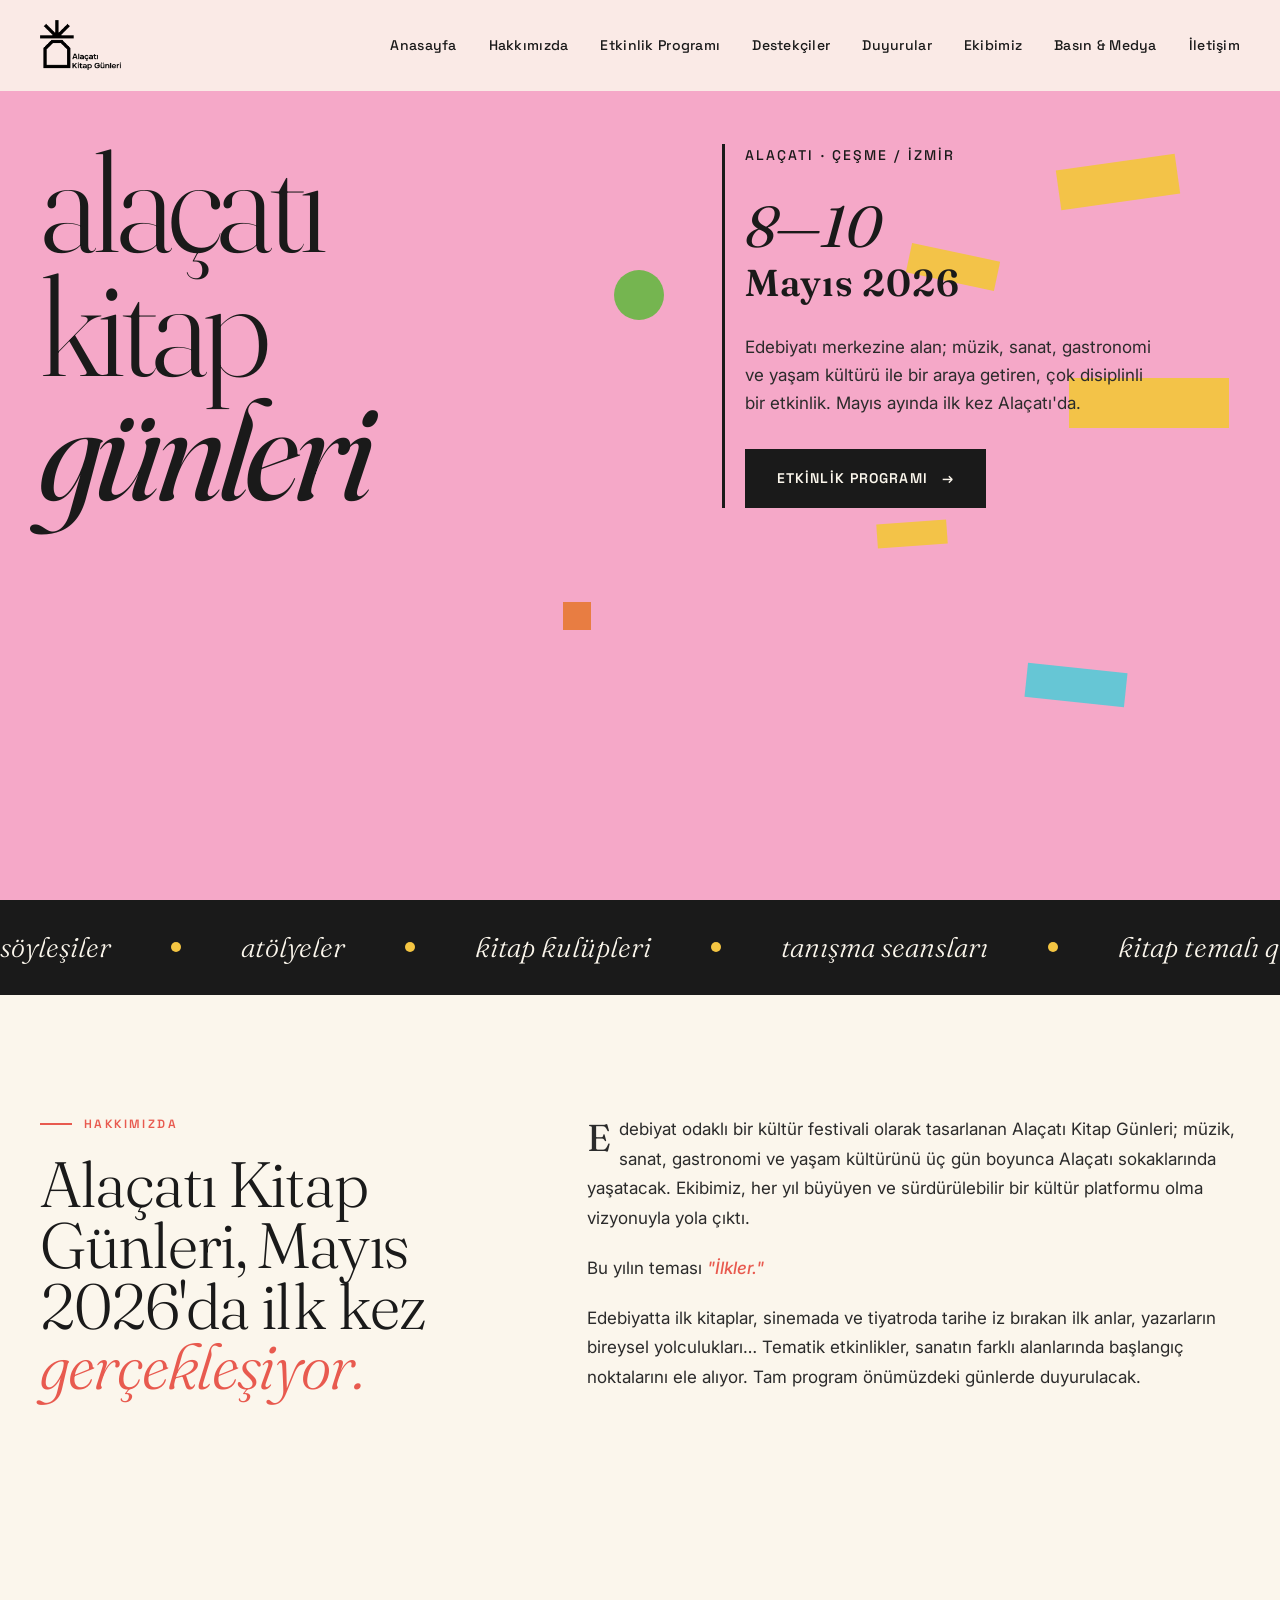
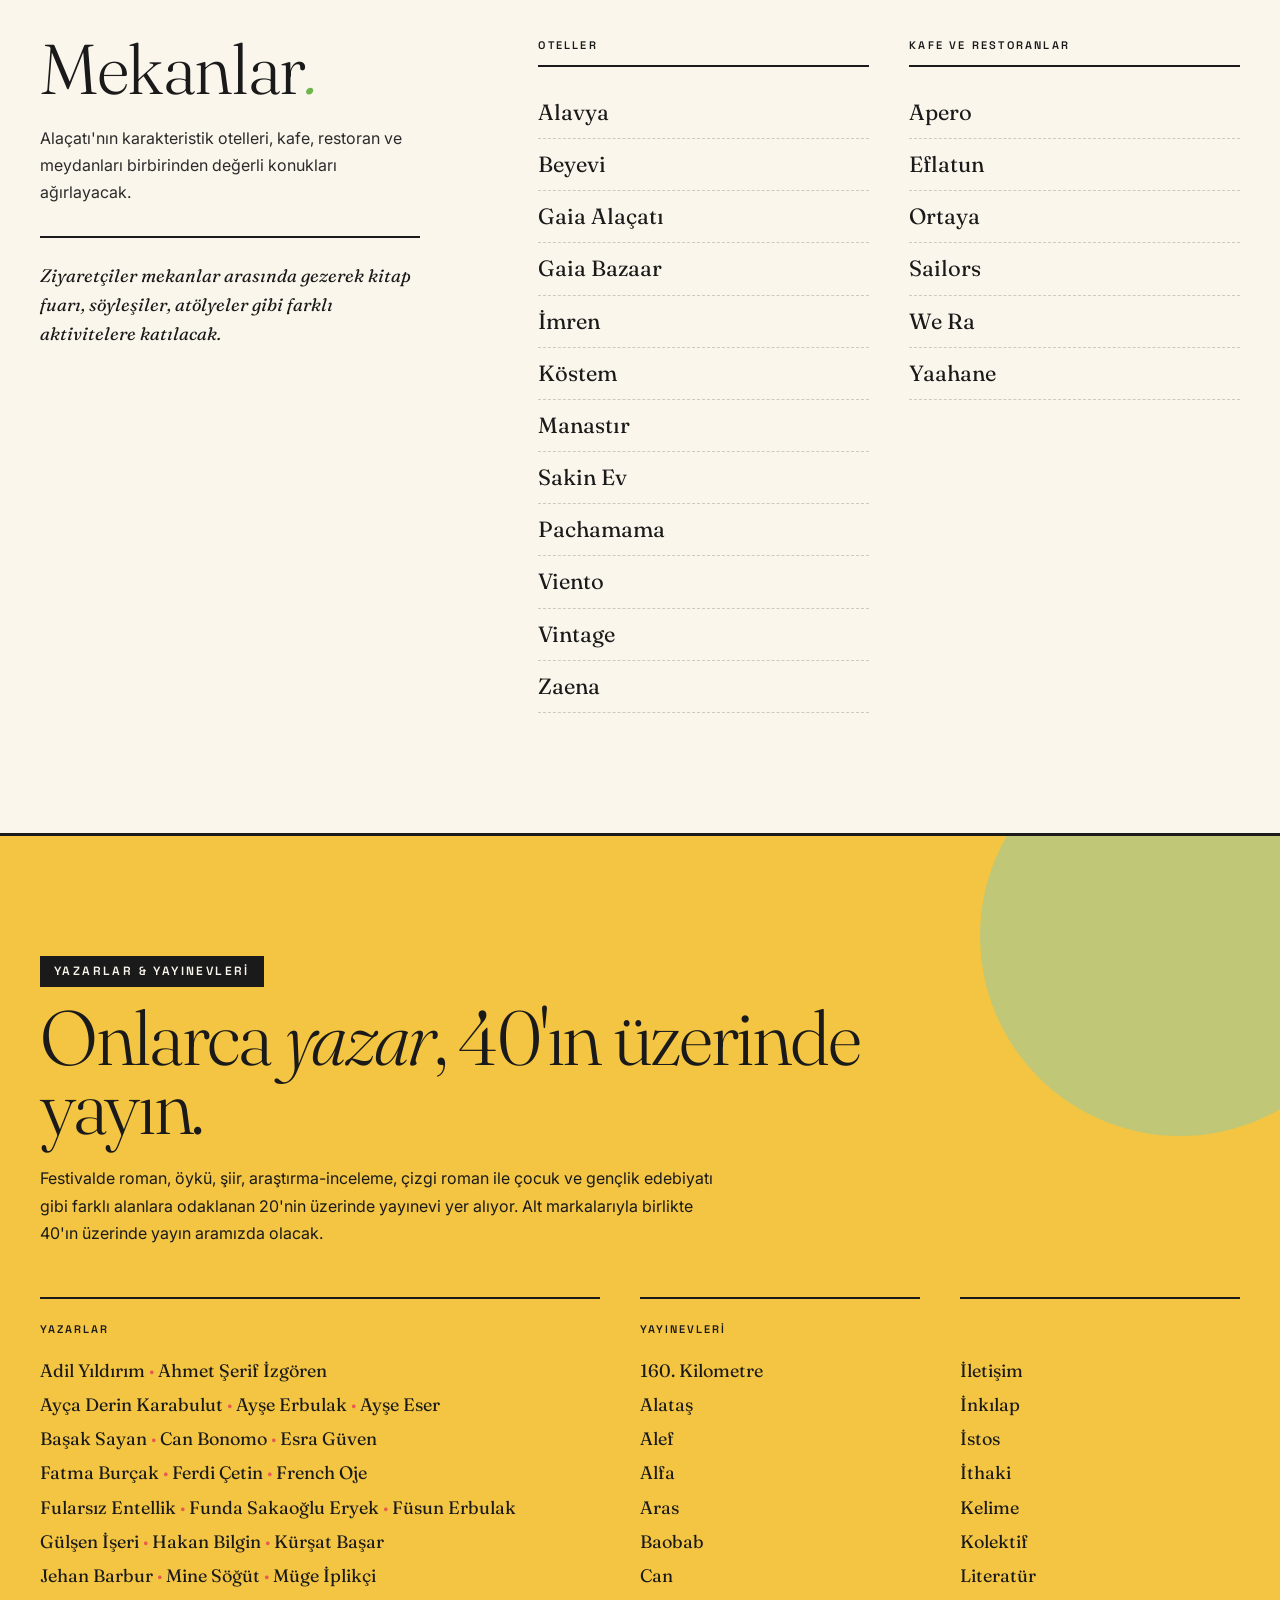
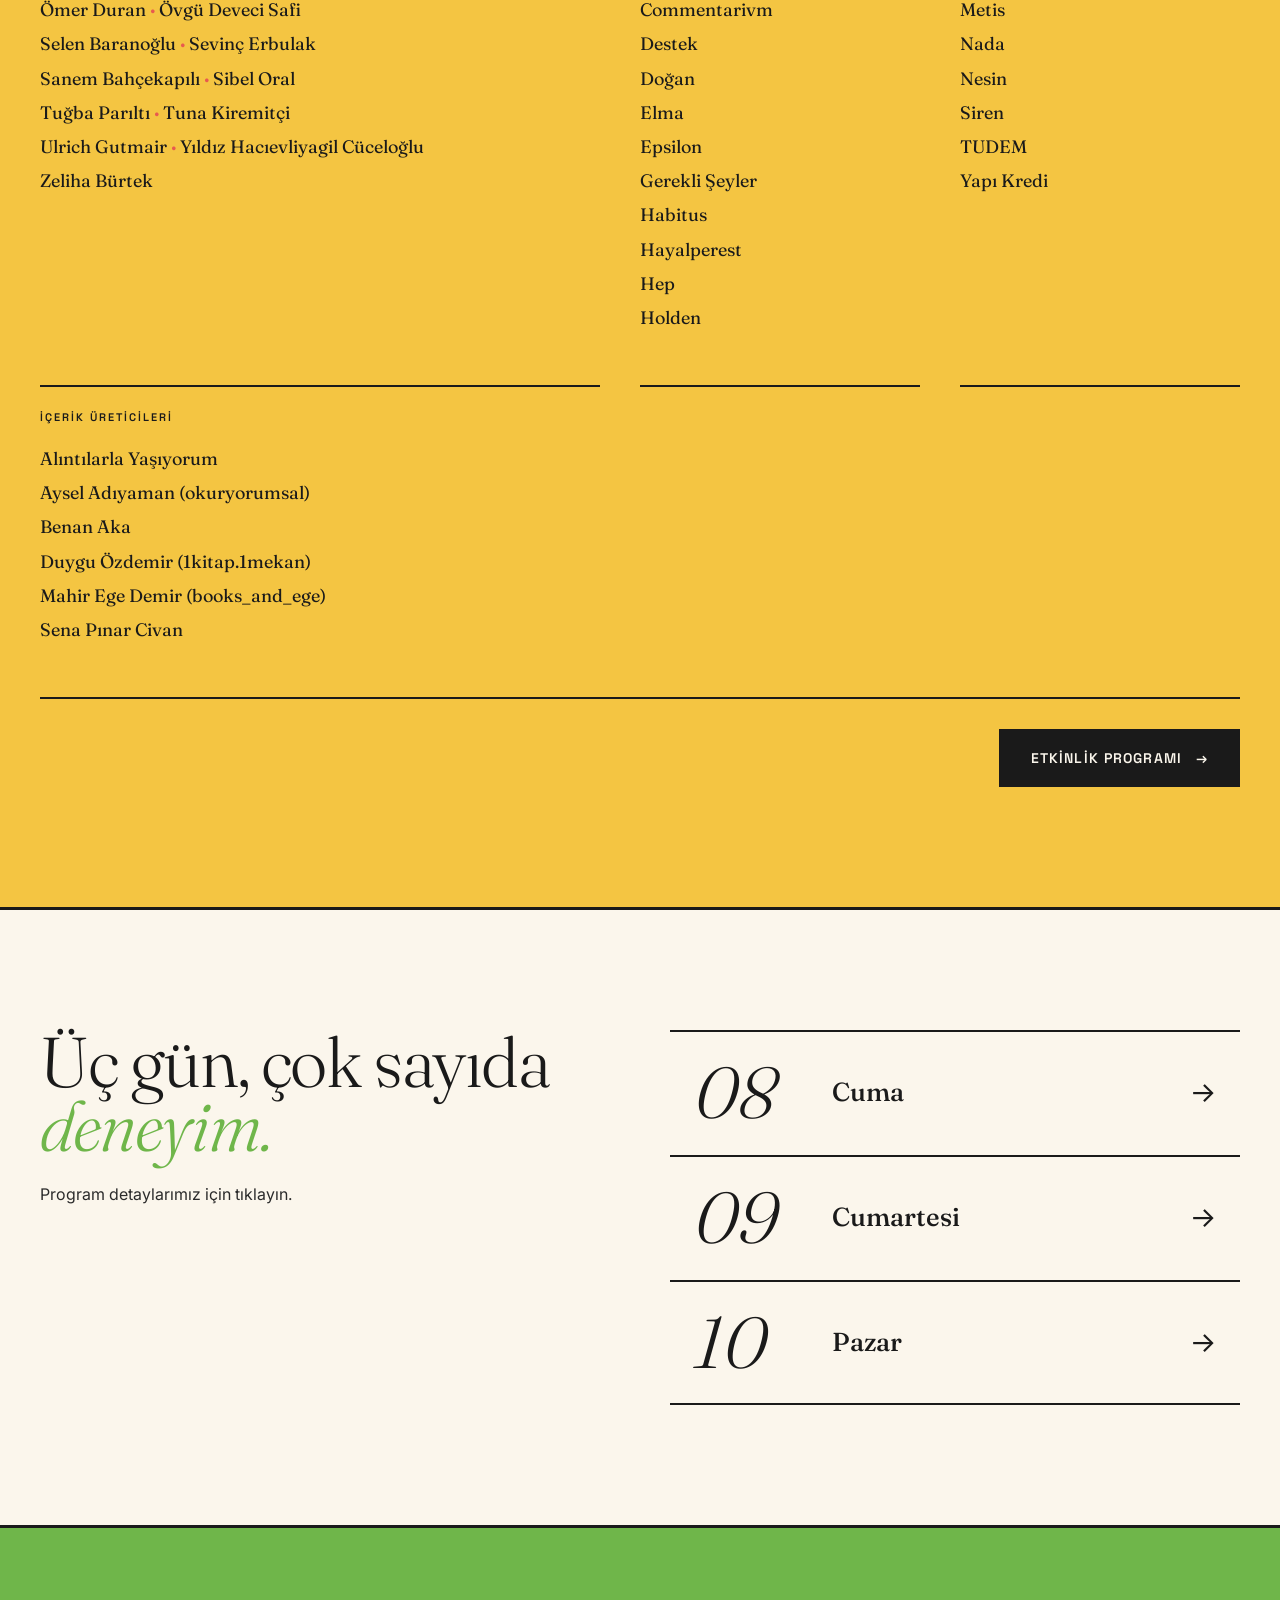
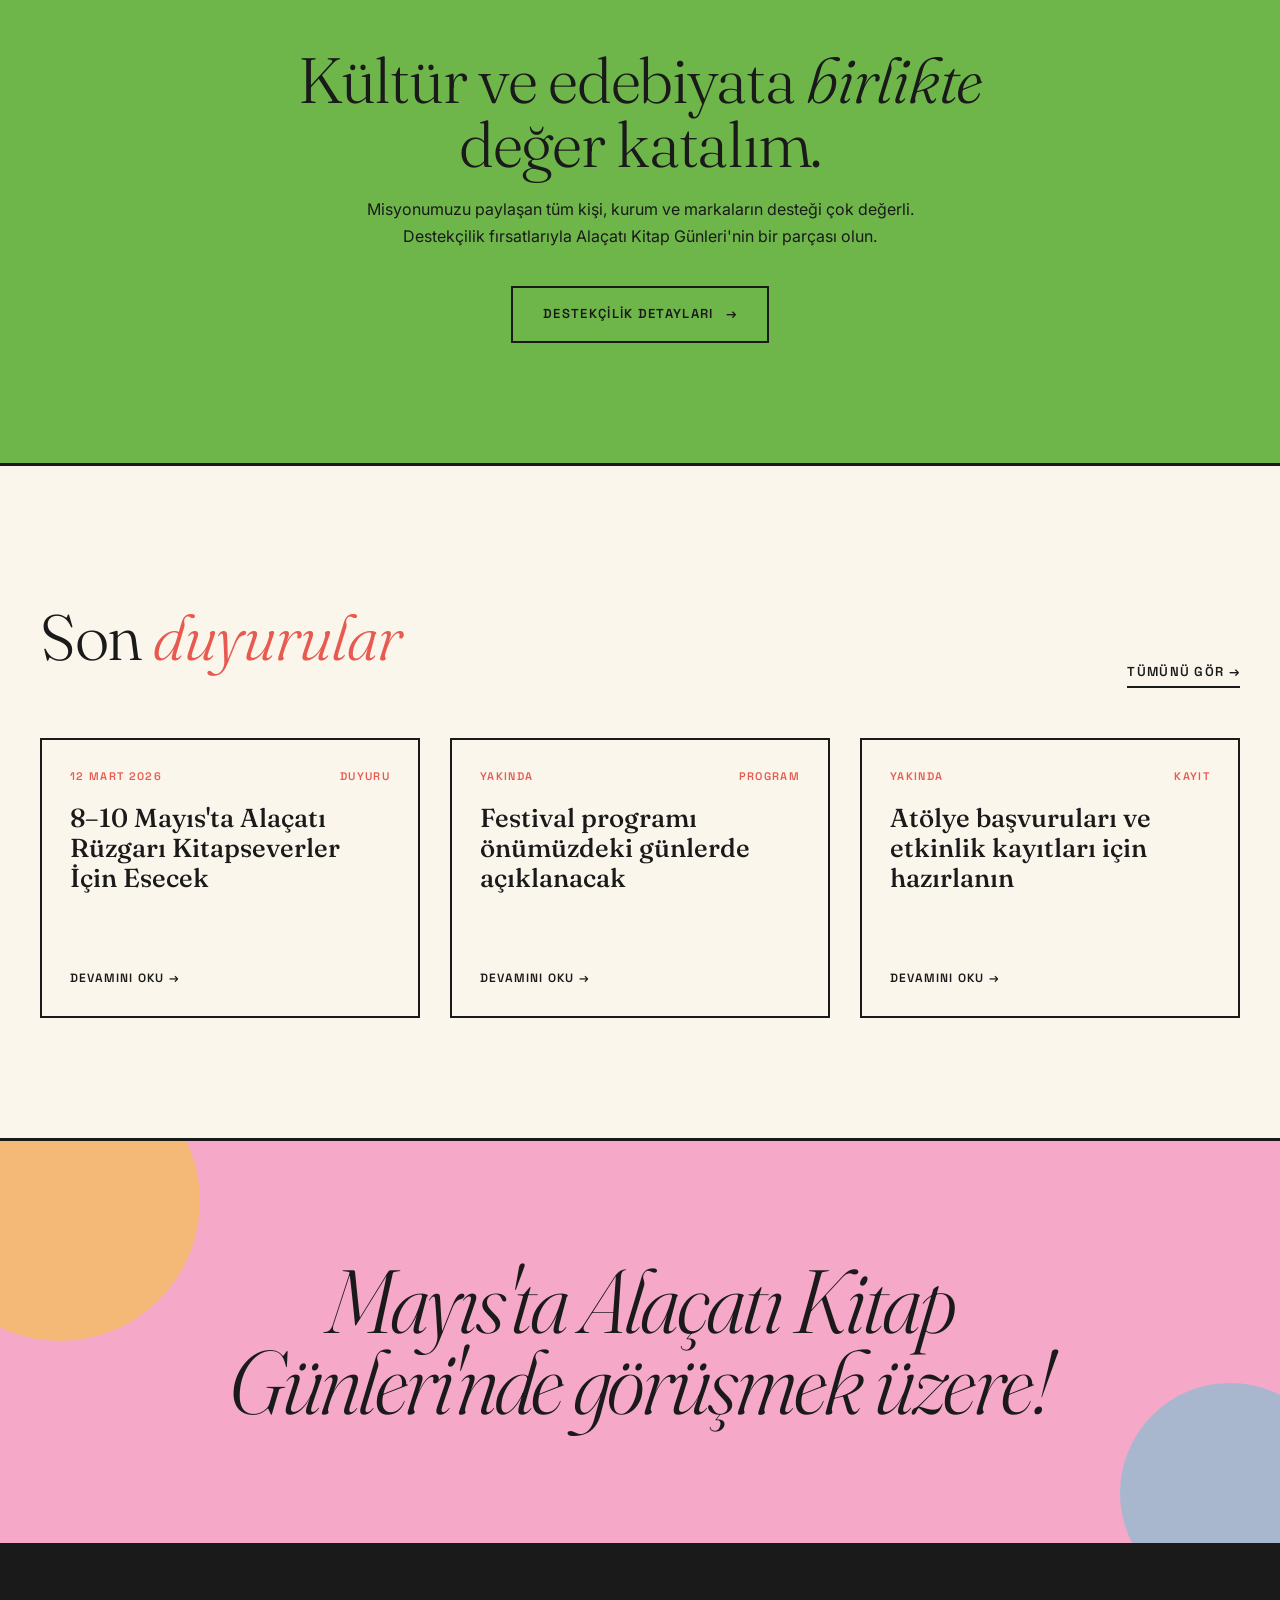
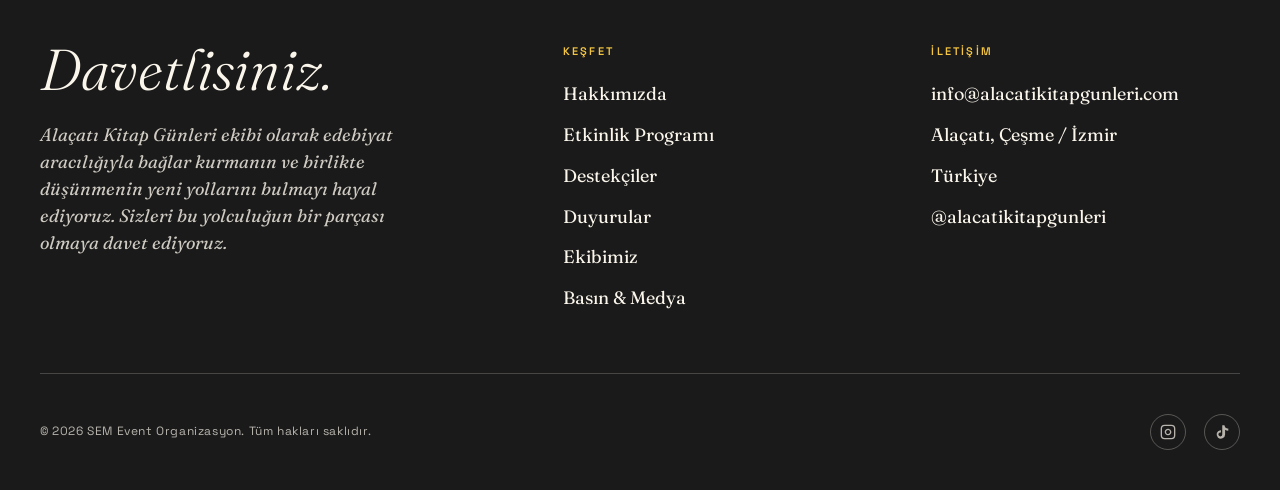
==== index.html @ df567b2c "Update index.html" ====
<!DOCTYPE html>
<html lang="tr">
<head>
<meta charset="UTF-8" />
<meta name="viewport" content="width=device-width, initial-scale=1.0" />
<title>Alaçatı Kitap Günleri — 8-10 Mayıs 2026</title>
<meta name="description" content="Alaçatı Kitap Günleri, 8-10 Mayıs 2026 tarihlerinde edebiyatı merkezine alan; müzik, sanat, gastronomi ve yaşam kültürü ile bir araya getiren, çok disiplinli bir etkinlik." />

<link rel="preconnect" href="https://fonts.googleapis.com">
<link rel="preconnect" href="https://fonts.gstatic.com" crossorigin>
<link href="https://fonts.googleapis.com/css2?family=Fraunces:ital,opsz,wght@0,9..144,300;0,9..144,400;0,9..144,600;0,9..144,800;1,9..144,400&family=Inter:wght@300;400;500;600&family=Space+Grotesk:wght@400;500;700&display=swap" rel="stylesheet">

<style>
:root {
  --cream: #FBF6EC;
  --ink: #1A1A1A;
  --ink-soft: #2B2B2B;
  --pink: #F5A8C8;
  --yellow: #F4C542;
  --turquoise: #5FC8D6;
  --green: #6FB64A;
  --orange: #E87B3C;
  --coral: #E85A4F;
  --font-display: 'Fraunces', Georgia, serif;
  --font-body: 'Inter', system-ui, sans-serif;
  --font-accent: 'Space Grotesk', sans-serif;
  --shadow-sharp: 6px 6px 0 var(--ink);
}
* { margin: 0; padding: 0; box-sizing: border-box; }
html { scroll-behavior: smooth; }
body { font-family: var(--font-body); background: var(--cream); color: var(--ink); line-height: 1.6; overflow-x: hidden; -webkit-font-smoothing: antialiased; }
img { max-width: 100%; display: block; }
a { color: inherit; text-decoration: none; }
button { font-family: inherit; cursor: pointer; border: none; background: none; }

/* NAV */
.nav { position: fixed; top: 0; left: 0; right: 0; z-index: 1000; padding: 20px 40px; display: flex; align-items: center; justify-content: space-between; background: rgba(251, 246, 236, 0.85); backdrop-filter: blur(12px); -webkit-backdrop-filter: blur(12px); border-bottom: 1px solid transparent; transition: border-color 0.3s ease, padding 0.3s ease; }
.nav.scrolled { border-bottom-color: rgba(26,26,26,0.1); padding: 14px 40px; }
.nav-logo { display: flex; align-items: center; }
.nav-logo img { height: 50px; width: auto; }
.nav-links { display: flex; gap: 32px; list-style: none; font-family: var(--font-accent); font-size: 14px; font-weight: 500; letter-spacing: 0.02em; }
.nav-links a { position: relative; padding: 6px 0; transition: color 0.2s; }
.nav-links a::after { content: ''; position: absolute; bottom: 0; left: 0; width: 0; height: 2px; background: var(--ink); transition: width 0.3s ease; }
.nav-links a:hover::after, .nav-links a.active::after { width: 100%; }
.nav-toggle { display: none; width: 40px; height: 40px; flex-direction: column; justify-content: center; align-items: center; gap: 5px; }
.nav-toggle span { width: 24px; height: 2px; background: var(--ink); transition: transform 0.3s, opacity 0.3s; }
.nav-toggle.open span:nth-child(1) { transform: translateY(7px) rotate(45deg); }
.nav-toggle.open span:nth-child(2) { opacity: 0; }
.nav-toggle.open span:nth-child(3) { transform: translateY(-7px) rotate(-45deg); }

/* HERO */
.hero { min-height: 100vh; padding: 140px 40px 80px; position: relative; overflow: hidden; background: var(--pink); }
.hero-shapes { position: absolute; inset: 0; pointer-events: none; z-index: 1; }
.shape { position: absolute; background: var(--yellow); opacity: 0.95; }
.shape.s1 { width: 120px; height: 40px; top: 18%; right: 8%; transform: rotate(-8deg); }
.shape.s2 { width: 90px; height: 30px; top: 28%; right: 22%; transform: rotate(12deg); }
.shape.s3 { width: 160px; height: 50px; top: 42%; right: 4%; }
.shape.s4 { width: 70px; height: 24px; top: 58%; right: 26%; transform: rotate(-4deg); }
.shape.s5 { width: 100px; height: 34px; bottom: 22%; right: 12%; transform: rotate(6deg); background: var(--turquoise); }
.shape.s6 { width: 50px; height: 50px; top: 30%; left: 48%; background: var(--green); border-radius: 50%; }
.shape.s7 { width: 28px; height: 28px; bottom: 30%; left: 44%; background: var(--orange); }
.hero-inner { position: relative; z-index: 2; max-width: 1400px; margin: 0 auto; display: grid; grid-template-columns: 1.2fr 1fr; gap: 60px; align-items: center; }
.hero-title { font-family: var(--font-display); font-weight: 300; font-size: clamp(64px, 11vw, 180px); line-height: 0.88; letter-spacing: -0.04em; color: var(--ink); font-variation-settings: "opsz" 144; }
.hero-title span { display: block; }
.hero-title .accent em { font-style: italic; font-weight: 400; }
.hero-meta { display: flex; flex-direction: column; gap: 32px; padding-left: 20px; border-left: 3px solid var(--ink); }
.hero-date { font-family: var(--font-display); font-size: clamp(36px, 4.5vw, 64px); line-height: 1; font-weight: 400; font-style: italic; }
.hero-date strong { display: block; font-style: normal; font-weight: 600; font-size: 0.65em; margin-top: 8px; letter-spacing: 0.02em; }
.hero-location { font-family: var(--font-accent); font-size: 14px; letter-spacing: 0.15em; text-transform: uppercase; font-weight: 500; }
.hero-lede { font-size: 17px; line-height: 1.65; max-width: 420px; color: var(--ink-soft); }
.hero-cta { display: inline-flex; align-items: center; gap: 14px; align-self: flex-start; padding: 18px 32px; background: var(--ink); color: var(--cream); font-family: var(--font-accent); font-size: 14px; font-weight: 600; letter-spacing: 0.08em; text-transform: uppercase; transition: transform 0.25s ease; }
.hero-cta:hover { transform: translate(-3px, -3px); }
.hero-cta .arrow { transition: transform 0.25s ease; }
.hero-cta:hover .arrow { transform: translateX(4px); }

/* MARQUEE */
.marquee { background: var(--ink); color: var(--cream); padding: 22px 0; overflow: hidden; border-top: 3px solid var(--ink); border-bottom: 3px solid var(--ink); }
.marquee-track { display: flex; gap: 60px; white-space: nowrap; animation: scroll 40s linear infinite; font-family: var(--font-display); font-size: 28px; font-style: italic; font-weight: 300; }
.marquee-track span { display: inline-flex; align-items: center; gap: 60px; }
.marquee-track .dot { width: 10px; height: 10px; background: var(--yellow); border-radius: 50%; display: inline-block; }
@keyframes scroll { from { transform: translateX(0); } to { transform: translateX(-50%); } }

/* INTRO */
.intro { padding: 120px 40px; background: var(--cream); }
.intro-grid { max-width: 1200px; margin: 0 auto; display: grid; grid-template-columns: 1fr 1.4fr; gap: 80px; align-items: start; }
.intro-label { font-family: var(--font-accent); font-size: 12px; letter-spacing: 0.2em; text-transform: uppercase; font-weight: 600; color: var(--coral); margin-bottom: 20px; display: flex; align-items: center; gap: 12px; }
.intro-label::before { content: ''; width: 32px; height: 2px; background: var(--coral); }
.intro-title { font-family: var(--font-display); font-size: clamp(40px, 5vw, 72px); line-height: 0.95; font-weight: 300; letter-spacing: -0.02em; }
.intro-title em { font-style: italic; color: var(--coral); }
.intro-quote { margin-top: 40px; padding: 20px 0; border-top: 2px solid var(--ink); font-family: var(--font-display); font-style: italic; font-size: 22px; line-height: 1.4; max-width: 360px; }
.intro-text { font-size: 17px; line-height: 1.75; color: var(--ink-soft); display: flex; flex-direction: column; gap: 20px; }
.intro-text em { font-style: italic; color: var(--coral); font-weight: 500; }
.intro-text p:first-child::first-letter { font-family: var(--font-display); font-size: 2.2em; float: left; line-height: 0.9; padding-right: 8px; padding-top: 6px; font-weight: 400; }

/* ACTIVITIES */
.activities { padding: 120px 40px; background: var(--turquoise); border-top: 3px solid var(--ink); border-bottom: 3px solid var(--ink); }
.activities-head { max-width: 1200px; margin: 0 auto 60px; }
.activities-head .label { font-family: var(--font-accent); font-size: 12px; letter-spacing: 0.2em; text-transform: uppercase; font-weight: 600; margin-bottom: 16px; display: inline-block; padding: 6px 14px; background: var(--ink); color: var(--cream); }
.activities-head h2 { font-family: var(--font-display); font-size: clamp(44px, 6vw, 88px); line-height: 0.9; font-weight: 300; letter-spacing: -0.03em; }
.activities-head h2 em { font-style: italic; }
.activities-grid { max-width: 1200px; margin: 0 auto; display: grid; grid-template-columns: repeat(4, 1fr); gap: 2px; background: var(--ink); border: 2px solid var(--ink); }
.activity { background: var(--cream); padding: 36px 28px; display: flex; flex-direction: column; gap: 20px; transition: background 0.3s; min-height: 340px; }
.activity:hover { background: var(--yellow); }
.activity .num { font-family: var(--font-display); font-style: italic; font-size: 44px; font-weight: 300; line-height: 1; color: var(--coral); }
.activity h3 { font-family: var(--font-display); font-size: 26px; font-weight: 500; line-height: 1.1; }
.activity ul { list-style: none; margin-top: auto; display: flex; flex-direction: column; gap: 10px; }
.activity li { font-size: 15px; line-height: 1.5; padding-left: 18px; position: relative; }
.activity li::before { content: '→'; position: absolute; left: 0; color: var(--coral); font-weight: 600; }

/* VENUES */
.venues { padding: 120px 40px; background: var(--cream); }
.venues-inner { max-width: 1200px; margin: 0 auto; display: grid; grid-template-columns: 1fr 1.6fr; gap: 60px; }
.venues-head h2 { font-family: var(--font-display); font-size: clamp(44px, 5.5vw, 84px); line-height: 0.9; font-weight: 300; letter-spacing: -0.02em; }
.venues-head h2 em { font-style: italic; color: var(--green); }
.venues-head p { margin-top: 24px; font-size: 16px; line-height: 1.7; color: var(--ink-soft); max-width: 380px; }
.venues-head .footnote { margin-top: 30px; padding-top: 24px; border-top: 2px solid var(--ink); font-family: var(--font-display); font-style: italic; font-size: 18px; max-width: 380px; }
.venues-cols { display: grid; grid-template-columns: 1fr 1fr; gap: 40px; }
.venues-col h3 { font-family: var(--font-accent); font-size: 11px; letter-spacing: 0.2em; text-transform: uppercase; font-weight: 600; margin-bottom: 20px; padding-bottom: 10px; border-bottom: 2px solid var(--ink); }
.venues-col ul { list-style: none; }
.venues-col li { font-family: var(--font-display); font-size: 22px; font-weight: 400; padding: 8px 0; border-bottom: 1px dashed rgba(26,26,26,0.2); transition: color 0.2s, padding 0.2s; }
.venues-col li:hover { color: var(--coral); padding-left: 8px; font-style: italic; }

/* LINEUP */
.lineup { padding: 120px 40px; background: var(--yellow); border-top: 3px solid var(--ink); border-bottom: 3px solid var(--ink); position: relative; overflow: hidden; }
.lineup::before { content: ''; position: absolute; top: -100px; right: -100px; width: 400px; height: 400px; background: var(--turquoise); border-radius: 50%; opacity: 0.35; }
.lineup-inner { max-width: 1200px; margin: 0 auto; position: relative; z-index: 1; }
.lineup-head { margin-bottom: 50px; }
.lineup-head .label { font-family: var(--font-accent); font-size: 12px; letter-spacing: 0.2em; text-transform: uppercase; font-weight: 600; margin-bottom: 16px; display: inline-block; padding: 6px 14px; background: var(--ink); color: var(--cream); }
.lineup-head h2 { font-family: var(--font-display); font-size: clamp(40px, 6vw, 88px); line-height: 0.9; font-weight: 300; letter-spacing: -0.03em; max-width: 900px; }
.lineup-head h2 em { font-style: italic; }
.lineup-head .sub { margin-top: 24px; font-size: 16px; line-height: 1.7; max-width: 680px; }
.authors-grid { display: grid; grid-template-columns: 2fr 1fr 1fr; gap: 40px; font-size: 17px; line-height: 1.9; color: var(--ink); }
.authors-col { border-top: 2px solid var(--ink); padding-top: 20px; }
.authors-col strong { display: block; font-family: var(--font-accent); font-size: 11px; letter-spacing: 0.18em; text-transform: uppercase; margin-bottom: 14px; font-weight: 600; }
.authors-col p { font-family: var(--font-display); font-weight: 400; font-size: 18px; }
.authors-col .sep { color: var(--coral); font-weight: 700; }
.lineup-footer { margin-top: 50px; padding-top: 30px; border-top: 2px solid var(--ink); display: flex; justify-content: flex-end; }

/* PROGRAM */
.program { padding: 120px 40px; background: var(--cream); }
.program-inner { max-width: 1200px; margin: 0 auto; display: grid; grid-template-columns: 1fr 1fr; gap: 60px; }
.program-head h2 { font-family: var(--font-display); font-size: clamp(44px, 5.5vw, 84px); line-height: 0.9; font-weight: 300; letter-spacing: -0.02em; }
.program-head h2 em { font-style: italic; color: var(--green); }
.program-head p { margin-top: 24px; font-size: 16px; line-height: 1.7; color: var(--ink-soft); max-width: 400px; }
.program-days { display: flex; flex-direction: column; gap: 2px; }
.day-card { display: flex; align-items: center; gap: 28px; padding: 28px 24px; background: var(--cream); border-top: 2px solid var(--ink); transition: background 0.3s, padding 0.3s; cursor: pointer; position: relative; }
.day-card:last-child { border-bottom: 2px solid var(--ink); }
.day-card:hover { background: var(--pink); padding-left: 36px; }
.day-card:nth-child(2):hover { background: var(--turquoise); }
.day-card:nth-child(3):hover { background: var(--green); }
.day-num { font-family: var(--font-display); font-size: 72px; font-weight: 300; line-height: 0.9; font-style: italic; min-width: 110px; }
.day-info h3 { font-family: var(--font-display); font-size: 26px; font-weight: 500; }
.day-arrow { margin-left: auto; font-size: 28px; transition: transform 0.3s; }
.day-card:hover .day-arrow { transform: translateX(8px); }

/* DESTEKÇİLER TEASER */
.sponsors { padding: 120px 40px; background: var(--green); text-align: center; border-top: 3px solid var(--ink); border-bottom: 3px solid var(--ink); }
.sponsors h2 { font-family: var(--font-display); font-size: clamp(36px, 5vw, 64px); line-height: 1; font-weight: 300; letter-spacing: -0.02em; max-width: 800px; margin: 0 auto 20px; }
.sponsors h2 em { font-style: italic; }
.sponsors p { max-width: 560px; margin: 0 auto 36px; font-size: 16px; line-height: 1.7; }
.sponsors .btn-outline { display: inline-flex; align-items: center; gap: 12px; padding: 16px 30px; border: 2px solid var(--ink); font-family: var(--font-accent); font-weight: 600; font-size: 13px; letter-spacing: 0.1em; text-transform: uppercase; transition: background 0.25s, color 0.25s; }
.sponsors .btn-outline:hover { background: var(--ink); color: var(--cream); }

/* NEWS */
.news { padding: 120px 40px; background: var(--cream); }
.news-inner { max-width: 1200px; margin: 0 auto; }
.news-head { display: flex; justify-content: space-between; align-items: flex-end; margin-bottom: 50px; flex-wrap: wrap; gap: 20px; }
.news-head h2 { font-family: var(--font-display); font-size: clamp(40px, 5vw, 72px); font-weight: 300; letter-spacing: -0.02em; }
.news-head h2 em { font-style: italic; color: var(--coral); }
.news-head a { font-family: var(--font-accent); font-size: 13px; letter-spacing: 0.1em; text-transform: uppercase; font-weight: 600; border-bottom: 2px solid var(--ink); padding-bottom: 4px; }
.news-grid { display: grid; grid-template-columns: repeat(3, 1fr); gap: 30px; }
.news-card { border: 2px solid var(--ink); background: var(--cream); padding: 28px; transition: transform 0.3s, box-shadow 0.3s; display: flex; flex-direction: column; gap: 18px; min-height: 280px; }
.news-card:hover { transform: translate(-4px, -4px); box-shadow: var(--shadow-sharp); }
.news-card .meta { display: flex; justify-content: space-between; font-family: var(--font-accent); font-size: 11px; letter-spacing: 0.12em; text-transform: uppercase; font-weight: 600; color: var(--coral); }
.news-card h3 { font-family: var(--font-display); font-size: 26px; line-height: 1.15; font-weight: 500; flex: 1; }
.news-card .read { font-family: var(--font-accent); font-size: 12px; font-weight: 600; letter-spacing: 0.1em; text-transform: uppercase; display: inline-flex; gap: 8px; align-items: center; }

/* CLOSING BANNER */
.closing { padding: 120px 40px; background: var(--pink); text-align: center; border-top: 3px solid var(--ink); position: relative; overflow: hidden; }
.closing::before { content: ''; position: absolute; top: -80px; left: -80px; width: 280px; height: 280px; background: var(--yellow); border-radius: 50%; opacity: 0.6; }
.closing::after { content: ''; position: absolute; bottom: -60px; right: -60px; width: 220px; height: 220px; background: var(--turquoise); border-radius: 50%; opacity: 0.5; }
.closing-inner { position: relative; z-index: 1; max-width: 900px; margin: 0 auto; }
.closing h2 { font-family: var(--font-display); font-size: clamp(44px, 7vw, 110px); line-height: 0.9; font-weight: 300; font-style: italic; letter-spacing: -0.03em; }

/* FOOTER */
.footer { background: var(--ink); color: var(--cream); padding: 100px 40px 40px; }
.footer-top { max-width: 1200px; margin: 0 auto; display: grid; grid-template-columns: 1.5fr 1fr 1fr; gap: 60px; padding-bottom: 60px; border-bottom: 1px solid rgba(251,246,236,0.2); }
.footer-brand h3 { font-family: var(--font-display); font-size: clamp(36px, 4.5vw, 64px); line-height: 0.95; font-weight: 300; font-style: italic; max-width: 500px; }
.footer-brand .tag { margin-top: 24px; font-family: var(--font-display); font-style: italic; font-size: 18px; opacity: 0.8; max-width: 380px; line-height: 1.5; }
.footer-col h4 { font-family: var(--font-accent); font-size: 11px; letter-spacing: 0.2em; text-transform: uppercase; font-weight: 600; margin-bottom: 20px; color: var(--yellow); }
.footer-col ul { list-style: none; display: flex; flex-direction: column; gap: 12px; }
.footer-col li { font-family: var(--font-display); font-size: 18px; font-weight: 400; }
.footer-col a { transition: color 0.2s; }
.footer-col a:hover { color: var(--pink); font-style: italic; }
.footer-bottom { max-width: 1200px; margin: 40px auto 0; display: flex; justify-content: space-between; align-items: center; flex-wrap: wrap; gap: 20px; font-family: var(--font-accent); font-size: 12px; letter-spacing: 0.05em; opacity: 0.7; }
.footer-bottom .socials { display: flex; gap: 18px; }
.footer-bottom .socials a { width: 36px; height: 36px; border: 1px solid rgba(251,246,236,0.4); border-radius: 50%; display: flex; align-items: center; justify-content: center; transition: background 0.2s, color 0.2s; }
.footer-bottom .socials a:hover { background: var(--yellow); color: var(--ink); border-color: var(--yellow); }

/* REVEAL */
.reveal { opacity: 0; transform: translateY(30px); transition: opacity 0.8s ease, transform 0.8s ease; }
.reveal.visible { opacity: 1; transform: translateY(0); }

/* RESPONSIVE */
@media (max-width: 960px) {
  .nav { padding: 16px 24px; }
  .nav-logo img { height: 42px; }
  .nav-links { position: fixed; top: 0; right: 0; width: 75%; height: 100vh; background: var(--cream); flex-direction: column; padding: 100px 40px; gap: 28px; font-size: 22px; transform: translateX(100%); transition: transform 0.35s ease; box-shadow: -8px 0 30px rgba(0,0,0,0.1); }
  .nav-links.open { transform: translateX(0); }
  .nav-toggle { display: flex; z-index: 1001; }
  .hero { padding: 120px 24px 60px; }
  .hero-inner { grid-template-columns: 1fr; gap: 40px; }
  .hero-meta { padding-left: 0; border-left: none; border-top: 3px solid var(--ink); padding-top: 30px; }
  .intro { padding: 80px 24px; }
  .intro-grid { grid-template-columns: 1fr; gap: 40px; }
  .activities { padding: 80px 24px; }
  .activities-grid { grid-template-columns: 1fr 1fr; }
  .venues { padding: 80px 24px; }
  .venues-inner { grid-template-columns: 1fr; gap: 40px; }
  .venues-cols { grid-template-columns: 1fr; gap: 30px; }
  .lineup { padding: 80px 24px; }
  .authors-grid { grid-template-columns: 1fr; gap: 30px; }
  .program { padding: 80px 24px; }
  .program-inner { grid-template-columns: 1fr; gap: 40px; }
  .day-num { font-size: 52px; min-width: 80px; }
  .sponsors { padding: 80px 24px; }
  .news { padding: 80px 24px; }
  .news-grid { grid-template-columns: 1fr; }
  .closing { padding: 80px 24px; }
  .footer { padding: 80px 24px 30px; }
  .footer-top { grid-template-columns: 1fr; gap: 40px; padding-bottom: 40px; }
  .marquee-track { font-size: 22px; }
}
@media (max-width: 520px) {
  .hero-title { font-size: 68px; }
  .hero-date { font-size: 38px; }
  .activities-grid { grid-template-columns: 1fr; }
}
</style>
</head>
<body>

<nav class="nav" id="nav">
  <a href="index.html" class="nav-logo">
    <img src="assets/LOGOLAR/akg-logo.png" alt="Alaçatı Kitap Günleri" style="height:50px;width:auto;" />
  </a>
  <ul class="nav-links" id="navLinks">
    <li><a href="index.html">Anasayfa</a></li>
    <li><a href="hakkimizda.html">Hakkımızda</a></li>
    <li><a href="program.html">Etkinlik Programı</a></li>
    <li><a href="destekciler.html">Destekçiler</a></li>
    <li><a href="duyurular.html">Duyurular</a></li>
    <li><a href="ekibimiz.html">Ekibimiz</a></li>
    <li><a href="basin.html">Basın &amp; Medya</a></li>
    <li><a href="iletisim.html">İletişim</a></li>
  </ul>
  <button class="nav-toggle" id="navToggle" aria-label="Menü">
    <span></span><span></span><span></span>
  </button>
</nav>

<section class="hero">
  <div class="hero-shapes">
    <div class="shape s1"></div><div class="shape s2"></div><div class="shape s3"></div>
    <div class="shape s4"></div><div class="shape s5"></div><div class="shape s6"></div><div class="shape s7"></div>
  </div>
  <div class="hero-inner">
    <h1 class="hero-title">
      <span>alaçatı</span>
      <span>kitap</span>
      <span class="accent"><em>günleri</em></span>
    </h1>
    <div class="hero-meta">
      <div class="hero-location">Alaçatı · Çeşme / İzmir</div>
      <div class="hero-date">
        <em>8—10</em>
        <strong>Mayıs 2026</strong>
      </div>
      <p class="hero-lede">
        Edebiyatı merkezine alan; müzik, sanat, gastronomi ve yaşam kültürü ile bir araya getiren, çok disiplinli bir etkinlik. Mayıs ayında ilk kez Alaçatı'da.
      </p>
      <a href="program.html" class="hero-cta">
        Etkinlik Programı
        <span class="arrow">→</span>
      </a>
    </div>
  </div>
</section>

<div class="marquee">
  <div class="marquee-track">
    <span>söyleşiler <span class="dot"></span> atölyeler <span class="dot"></span> kitap kulüpleri <span class="dot"></span> tanışma seansları <span class="dot"></span> kitap temalı quiz <span class="dot"></span> çocuk etkinlikleri <span class="dot"></span> eğlence <span class="dot"></span></span>
    <span>söyleşiler <span class="dot"></span> atölyeler <span class="dot"></span> kitap kulüpleri <span class="dot"></span> tanışma seansları <span class="dot"></span> kitap temalı quiz <span class="dot"></span> çocuk etkinlikleri <span class="dot"></span> eğlence <span class="dot"></span></span>
  </div>
</div>

<section class="intro" id="hakkimizda">
  <div class="intro-grid">
    <div class="reveal">
      <div class="intro-label">Hakkımızda</div>
      <h2 class="intro-title">
        Alaçatı Kitap Günleri, Mayıs 2026'da ilk kez <em>gerçekleşiyor.</em>
      </h2>
    </div>
    <div class="intro-text reveal">
      <p>
        Edebiyat odaklı bir kültür festivali olarak tasarlanan Alaçatı Kitap Günleri; müzik, sanat, gastronomi ve yaşam kültürünü üç gün boyunca Alaçatı sokaklarında yaşatacak. Ekibimiz, her yıl büyüyen ve sürdürülebilir bir kültür platformu olma vizyonuyla yola çıktı.
      </p>
      <p>
        Bu yılın teması <em>"İlkler."</em>
      </p>
      <p>
        Edebiyatta ilk kitaplar, sinemada ve tiyatroda tarihe iz bırakan ilk anlar, yazarların bireysel yolculukları… Tematik etkinlikler, sanatın farklı alanlarında başlangıç noktalarını ele alıyor. Tam program önümüzdeki günlerde duyurulacak.
      </p>
    </div>
  </div>
</section>




<section class="venues">
  <div class="venues-inner">
    <div class="venues-head reveal">
      <h2>Mekanlar<em>.</em></h2>
      <p>Alaçatı'nın karakteristik otelleri, kafe, restoran ve meydanları birbirinden değerli konukları ağırlayacak.</p>
      <div class="footnote">
        Ziyaretçiler mekanlar arasında gezerek kitap fuarı, söyleşiler, atölyeler gibi farklı aktivitelere katılacak.
      </div>
    </div>
    <div class="venues-cols reveal">
      <div class="venues-col">
        <h3>Oteller</h3>
        <ul>
          <li><a href="https://alavya.com/" target="_blank" rel="noopener">Alavya</a></li>
          <li><a href="https://beyevi.com/" target="_blank" rel="noopener">Beyevi</a></li>
          <li><a href="https://www.hotelsgaia.com/" target="_blank" rel="noopener">Gaia Alaçatı</a></li>
          <li><a href="https://www.hotelsgaia.com/" target="_blank" rel="noopener">Gaia Bazaar</a></li>
          <li><a href="https://www.alacatiimrenhanotel.com.tr/" target="_blank" rel="noopener">İmren</a></li>
          <li><a href="https://www.alacatikostemhotel.com/" target="_blank" rel="noopener">Köstem</a></li>
          <li><a href="https://www.manastiralacati.com.tr/" target="_blank" rel="noopener">Manastır</a></li>
          <li><a href="https://sakinev.com/" target="_blank" rel="noopener">Sakin Ev</a></li>
          <li><a href="https://www.pachamamahotel.com/" target="_blank" rel="noopener">Pachamama</a></li>
          <li><a href="https://vientoalacati.com/" target="_blank" rel="noopener">Viento</a></li>
          <li><a href="https://www.vintagealacati.com/" target="_blank" rel="noopener">Vintage</a></li>
          <li><a href="https://zaenahotel.com/" target="_blank" rel="noopener">Zaena</a></li>
        </ul>
      </div>
      <div class="venues-col">
        <h3>Kafe ve Restoranlar</h3>
        <ul>
          <li><a href="https://www.instagram.com/aperoalacati/" target="_blank" rel="noopener">Apero</a></li>
          <li><a href="https://eflatunalacati.com/" target="_blank" rel="noopener">Eflatun</a></li>
          <li><a href="https://www.ortaya.com.tr/" target="_blank" rel="noopener">Ortaya</a></li>
          <li><a href="https://www.sailorsalacati.com/" target="_blank" rel="noopener">Sailors</a></li>
          <li><a href="https://www.instagram.com/weraalacati/" target="_blank" rel="noopener">We Ra</a></li>
          <li><a href="https://www.instagram.com/yaahaneart/" target="_blank" rel="noopener">Yaahane</a></li>
        </ul>
      </div>
    </div>
  </div>
</section>

<section class="lineup">
  <div class="lineup-inner">
    <div class="lineup-head reveal">
      <span class="label">Yazarlar &amp; Yayınevleri</span>
      <h2>Onlarca <em>yazar</em>, 40'ın üzerinde yayın.</h2>
      <p class="sub">
        Festivalde roman, öykü, şiir, araştırma-inceleme, çizgi roman ile çocuk ve gençlik edebiyatı gibi farklı alanlara odaklanan 20'nin üzerinde yayınevi yer alıyor. Alt markalarıyla birlikte 40'ın üzerinde yayın aramızda olacak.
      </p>
    </div>
    <div class="authors-grid reveal">
      <div class="authors-col">
        <strong>Yazarlar</strong>
        <p>Adil Yıldırım <span class="sep">·</span> Ahmet Şerif İzgören</p>
        <p>Ayça Derin Karabulut <span class="sep">·</span> Ayşe Erbulak <span class="sep">·</span> Ayşe Eser</p>
        <p>Başak Sayan <span class="sep">·</span> Can Bonomo <span class="sep">·</span> Esra Güven</p>
        <p>Fatma Burçak <span class="sep">·</span> Ferdi Çetin <span class="sep">·</span> French Oje</p>
        <p>Fularsız Entellik <span class="sep">·</span> Funda Sakaoğlu Eryek <span class="sep">·</span> Füsun Erbulak</p>
        <p>Gülşen İşeri <span class="sep">·</span> Hakan Bilgin <span class="sep">·</span> Kürşat Başar</p>
        <p>Jehan Barbur <span class="sep">·</span> Mine Söğüt <span class="sep">·</span> Müge İplikçi</p>
        <p>Ömer Duran <span class="sep">·</span> Övgü Deveci Safi</p>
        <p>Selen Baranoğlu <span class="sep">·</span> Sevinç Erbulak</p>
        <p>Sanem Bahçekapılı <span class="sep">·</span> Sibel Oral</p>
        <p>Tuğba Parıltı <span class="sep">·</span> Tuna Kiremitçi</p>
        <p>Ulrich Gutmair <span class="sep">·</span> Yıldız Hacıevliyagil Cüceloğlu</p>
        <p>Zeliha Bürtek</p>
      </div>
      <div class="authors-col">
        <strong>Yayınevleri</strong>
        <p>160. Kilometre</p>
        <p>Alataş</p><p>Alef</p><p>Alfa</p><p>Aras</p><p>Baobab</p><p>Can</p>
        <p>Commentarivm</p><p>Destek</p><p>Doğan</p><p>Elma</p><p>Epsilon</p>
        <p>Gerekli Şeyler</p><p>Habitus</p><p>Hayalperest</p><p>Hep</p><p>Holden</p>
      </div>
      <div class="authors-col">
        <strong>&nbsp;</strong>
        <p>İletişim</p><p>İnkılap</p><p>İstos</p><p>İthaki</p>
        <p>Kelime</p><p>Kolektif</p><p>Literatür</p><p>Metis</p>
        <p>Nada</p><p>Nesin</p><p>Siren</p><p>TUDEM</p><p>Yapı Kredi</p>
      </div>
    </div>
    <div class="authors-grid reveal" style="margin-top:50px;">
      <div class="authors-col">
        <strong>İçerik Üreticileri</strong>
        <p><a href="https://www.instagram.com/alintilarlayasiyorum/" target="_blank" rel="noopener">Alıntılarla Yaşıyorum</a></p>
        <p><a href="https://www.instagram.com/okuryorumsal/" target="_blank" rel="noopener">Aysel Adıyaman (okuryorumsal)</a></p>
        <p><a href="https://www.instagram.com/benan.aka/" target="_blank" rel="noopener">Benan Aka</a></p>
        <p><a href="https://www.instagram.com/1kitap.1mekan/" target="_blank" rel="noopener">Duygu Özdemir (1kitap.1mekan)</a></p>
        <p><a href="https://www.instagram.com/books_and_ege/" target="_blank" rel="noopener">Mahir Ege Demir (books_and_ege)</a></p>
        <p><a href="https://www.instagram.com/senapinarcivan/" target="_blank" rel="noopener">Sena Pınar Civan</a></p>
      </div>
      <div class="authors-col">
        <strong>&nbsp;</strong>
      </div>
      <div class="authors-col">
        <strong>&nbsp;</strong>
      </div>
    </div>
    <div class="lineup-footer">
      <a href="program.html" class="hero-cta">
        Etkinlik Programı
        <span class="arrow">→</span>
      </a>
    </div>
  </div>
</section>

<section class="program">
  <div class="program-inner">
    <div class="program-head reveal">
      <h2>Üç gün, çok sayıda <em>deneyim.</em></h2>
      <p>Program detaylarımız için tıklayın.</p>
    </div>
    <div class="program-days reveal">
      <a href="program.html#gun1" class="day-card">
        <div class="day-num">08</div>
        <div class="day-info"><h3>Cuma</h3></div>
        <div class="day-arrow">→</div>
      </a>
      <a href="program.html#gun2" class="day-card">
        <div class="day-num">09</div>
        <div class="day-info"><h3>Cumartesi</h3></div>
        <div class="day-arrow">→</div>
      </a>
      <a href="program.html#gun3" class="day-card">
        <div class="day-num">10</div>
        <div class="day-info"><h3>Pazar</h3></div>
        <div class="day-arrow">→</div>
      </a>
    </div>
  </div>
</section>

<section class="sponsors">
  <div class="reveal">
    <h2>Kültür ve edebiyata <em>birlikte</em> değer katalım.</h2>
    <p>Misyonumuzu paylaşan tüm kişi, kurum ve markaların desteği çok değerli. Destekçilik fırsatlarıyla Alaçatı Kitap Günleri'nin bir parçası olun.</p>
    <a href="destekciler.html" class="btn-outline">
      Destekçilik Detayları
      <span>→</span>
    </a>
  </div>
</section>

<section class="news">
  <div class="news-inner">
    <div class="news-head reveal">
      <h2>Son <em>duyurular</em></h2>
      <a href="duyurular.html">Tümünü gör →</a>
    </div>
    <div class="news-grid reveal">
      <article class="news-card">
        <div class="meta">
          <span>12 Mart 2026</span>
          <span>Duyuru</span>
        </div>
        <h3>8–10 Mayıs'ta Alaçatı Rüzgarı Kitapseverler İçin Esecek</h3>
        <a href="duyurular.html" class="read">Devamını oku →</a>
      </article>
      <article class="news-card">
        <div class="meta">
          <span>Yakında</span>
          <span>Program</span>
        </div>
        <h3>Festival programı önümüzdeki günlerde açıklanacak</h3>
        <a href="duyurular.html" class="read">Devamını oku →</a>
      </article>
      <article class="news-card">
        <div class="meta">
          <span>Yakında</span>
          <span>Kayıt</span>
        </div>
        <h3>Atölye başvuruları ve etkinlik kayıtları için hazırlanın</h3>
        <a href="duyurular.html" class="read">Devamını oku →</a>
      </article>
    </div>
  </div>
</section>

<section class="closing">
  <div class="closing-inner reveal">
    <h2>Mayıs'ta Alaçatı Kitap<br/>Günleri'nde görüşmek üzere!</h2>
  </div>
</section>

<footer class="footer">
  <div class="footer-top">
    <div class="footer-brand">
      <h3>Davetlisiniz.</h3>
      <p class="tag">
        Alaçatı Kitap Günleri ekibi olarak edebiyat aracılığıyla bağlar kurmanın ve birlikte düşünmenin yeni yollarını bulmayı hayal ediyoruz. Sizleri bu yolculuğun bir parçası olmaya davet ediyoruz.
      </p>
    </div>
    <div class="footer-col">
      <h4>Keşfet</h4>
      <ul>
        <li><a href="hakkimizda.html">Hakkımızda</a></li>
        <li><a href="program.html">Etkinlik Programı</a></li>
        <li><a href="destekciler.html">Destekçiler</a></li>
        <li><a href="duyurular.html">Duyurular</a></li>
        <li><a href="ekibimiz.html">Ekibimiz</a></li>
        <li><a href="basin.html">Basın &amp; Medya</a></li>
      </ul>
    </div>
    <div class="footer-col">
      <h4>İletişim</h4>
      <ul>
        <li>info@alacatikitapgunleri.com</li>
        <li>Alaçatı, Çeşme / İzmir</li>
        <li>Türkiye</li>
        <li><a href="https://instagram.com/alacatikitapgunleri" target="_blank">@alacatikitapgunleri</a></li>
      </ul>
    </div>
  </div>
  <div class="footer-bottom">
    <div>© 2026 SEM Event Organizasyon. Tüm hakları saklıdır.</div>
    <div class="socials">
      <a href="https://instagram.com/alacatikitapgunleri" target="_blank" aria-label="Instagram">
        <svg width="16" height="16" viewBox="0 0 24 24" fill="none" stroke="currentColor" stroke-width="2"><rect x="2" y="2" width="20" height="20" rx="5"/><path d="M16 11.37A4 4 0 1 1 12.63 8 4 4 0 0 1 16 11.37z"/><line x1="17.5" y1="6.5" x2="17.51" y2="6.5"/></svg>
      </a>
      <a href="#" target="_blank" aria-label="TikTok">
        <svg width="16" height="16" viewBox="0 0 24 24" fill="currentColor"><path d="M19.59 6.69a4.83 4.83 0 01-3.77-4.25V2h-3.45v13.67a2.89 2.89 0 01-5.2 1.74 2.89 2.89 0 012.31-4.64 2.93 2.93 0 01.88.13V9.4a6.84 6.84 0 00-1-.05A6.33 6.33 0 005.8 20.1a6.34 6.34 0 0010.86-4.43v-7a8.16 8.16 0 004.77 1.52v-3.4a4.85 4.85 0 01-1.84-.1z"/></svg>
      </a>
    </div>
  </div>
</footer>

<script>
const nav = document.getElementById('nav');
window.addEventListener('scroll', () => {
  if (window.scrollY > 20) nav.classList.add('scrolled');
  else nav.classList.remove('scrolled');
}, { passive: true });

const toggle = document.getElementById('navToggle');
const links = document.getElementById('navLinks');
toggle.addEventListener('click', () => {
  toggle.classList.toggle('open');
  links.classList.toggle('open');
});
links.querySelectorAll('a').forEach(link => {
  link.addEventListener('click', () => {
    toggle.classList.remove('open');
    links.classList.remove('open');
  });
});

const revealEls = document.querySelectorAll('.reveal');
const io = new IntersectionObserver((entries) => {
  entries.forEach(entry => {
    if (entry.isIntersecting) {
      entry.target.classList.add('visible');
      io.unobserve(entry.target);
    }
  });
}, { threshold: 0.12, rootMargin: '0px 0px -40px 0px' });
revealEls.forEach(el => io.observe(el));

const shapes = document.querySelectorAll('.shape');
window.addEventListener('mousemove', (e) => {
  const x = (e.clientX / window.innerWidth - 0.5) * 2;
  const y = (e.clientY / window.innerHeight - 0.5) * 2;
  shapes.forEach((shape, i) => {
    const depth = (i + 1) * 3;
    if (!shape.dataset.base) shape.dataset.base = shape.style.transform || '';
    shape.style.transform = `${shape.dataset.base} translate(${x * depth}px, ${y * depth}px)`;
  });
}, { passive: true });
</script>

</body>
</html>
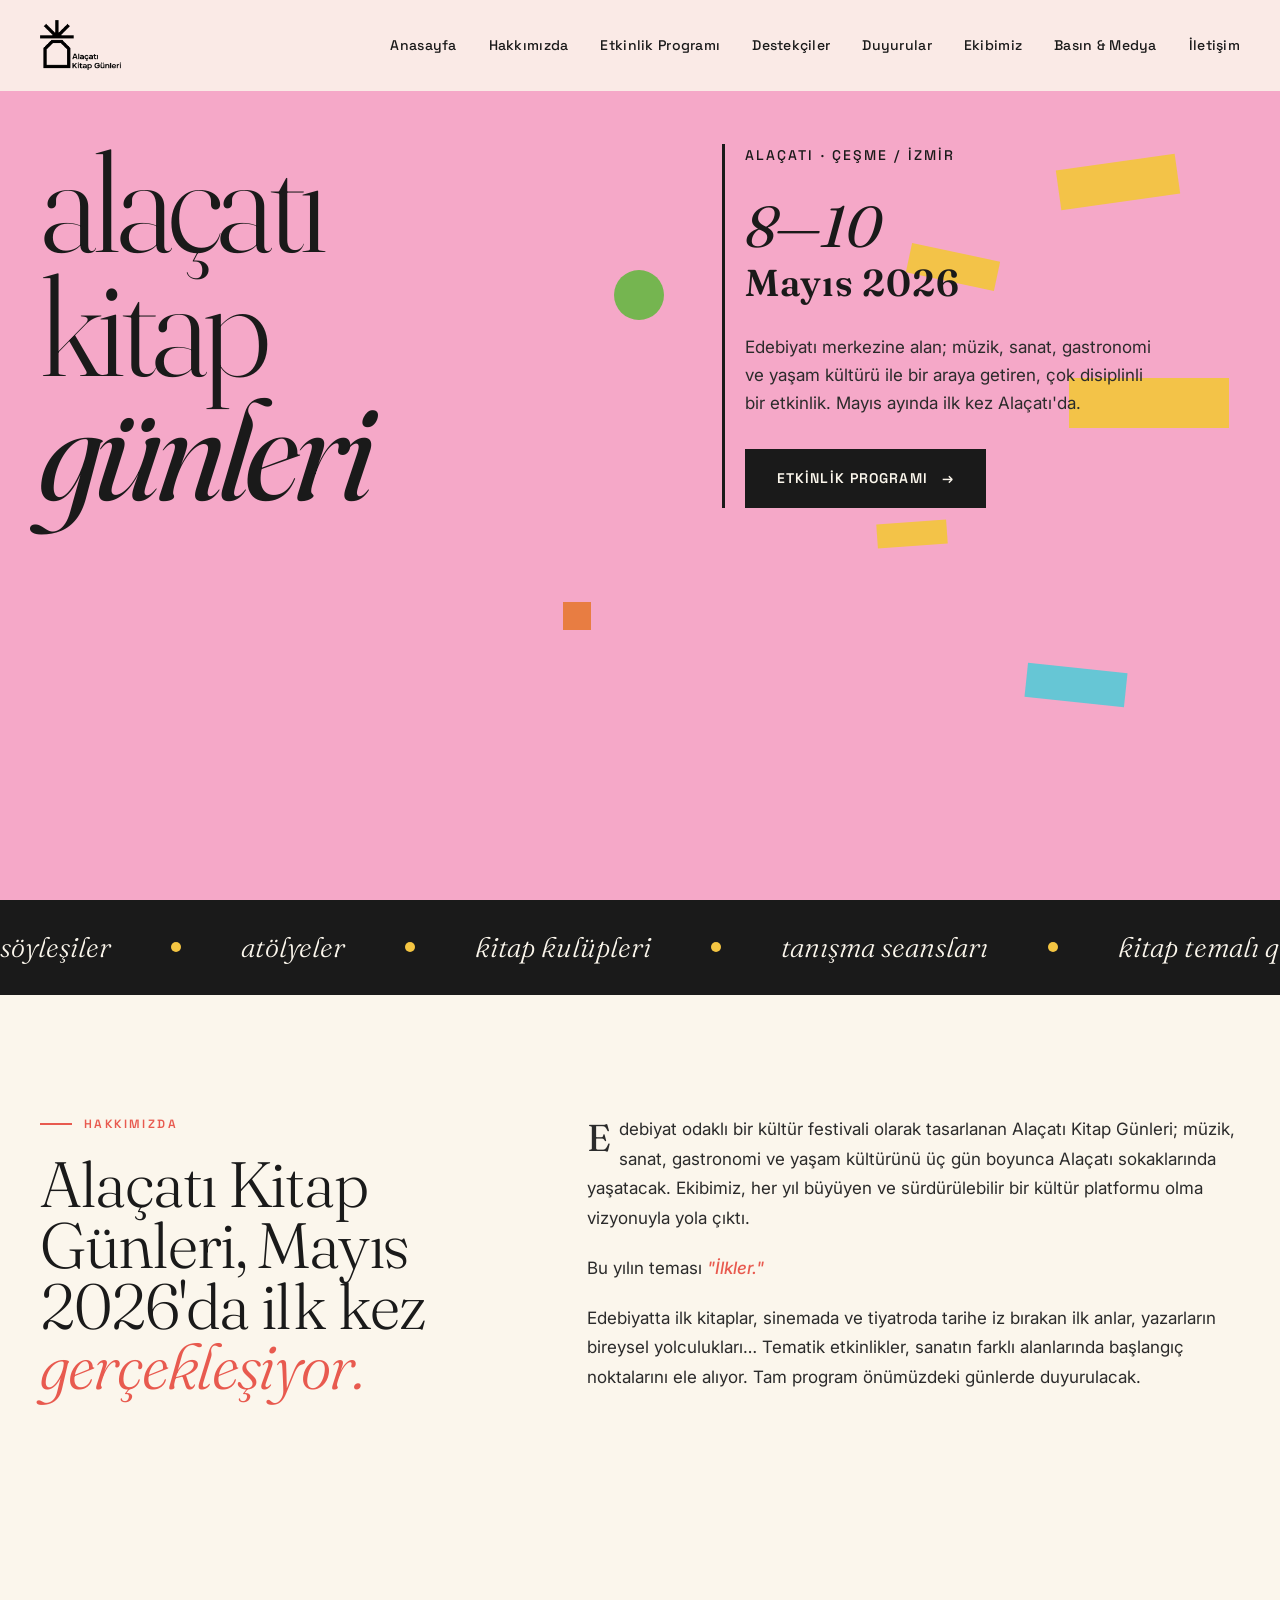
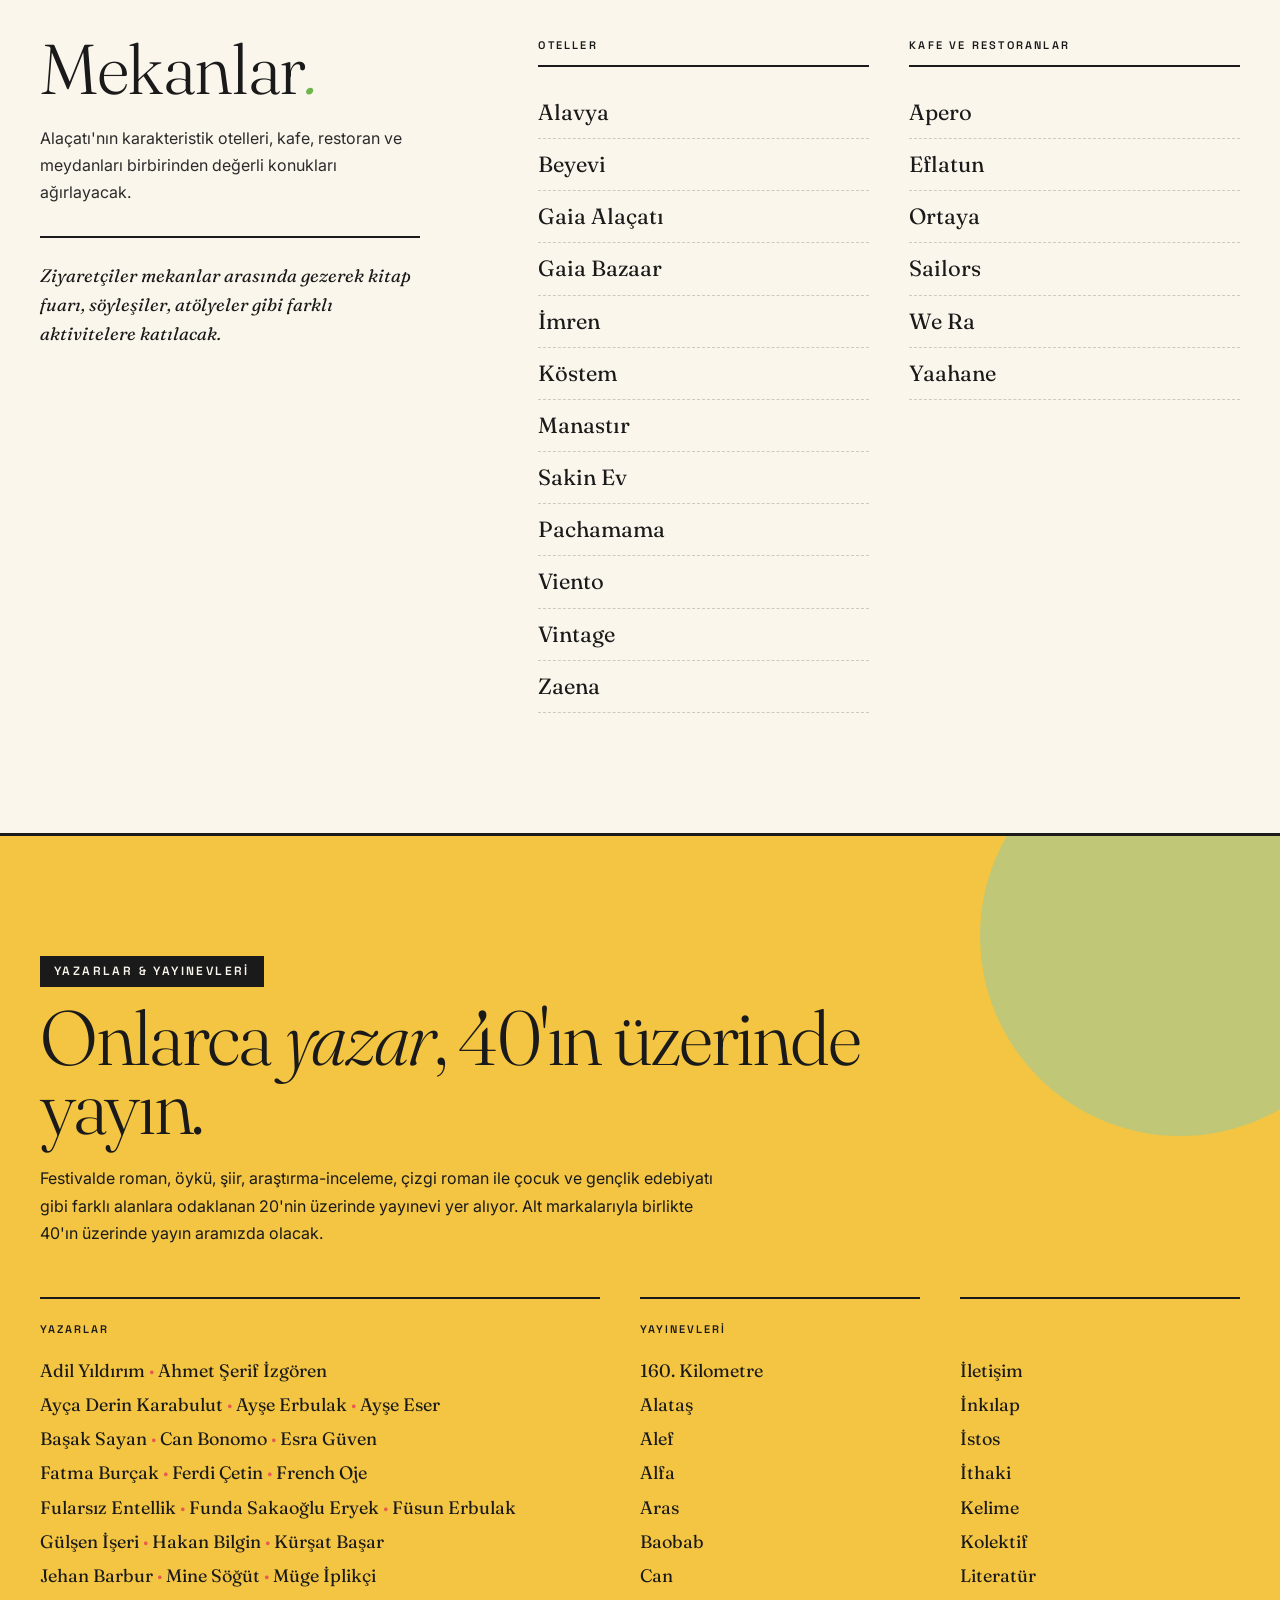
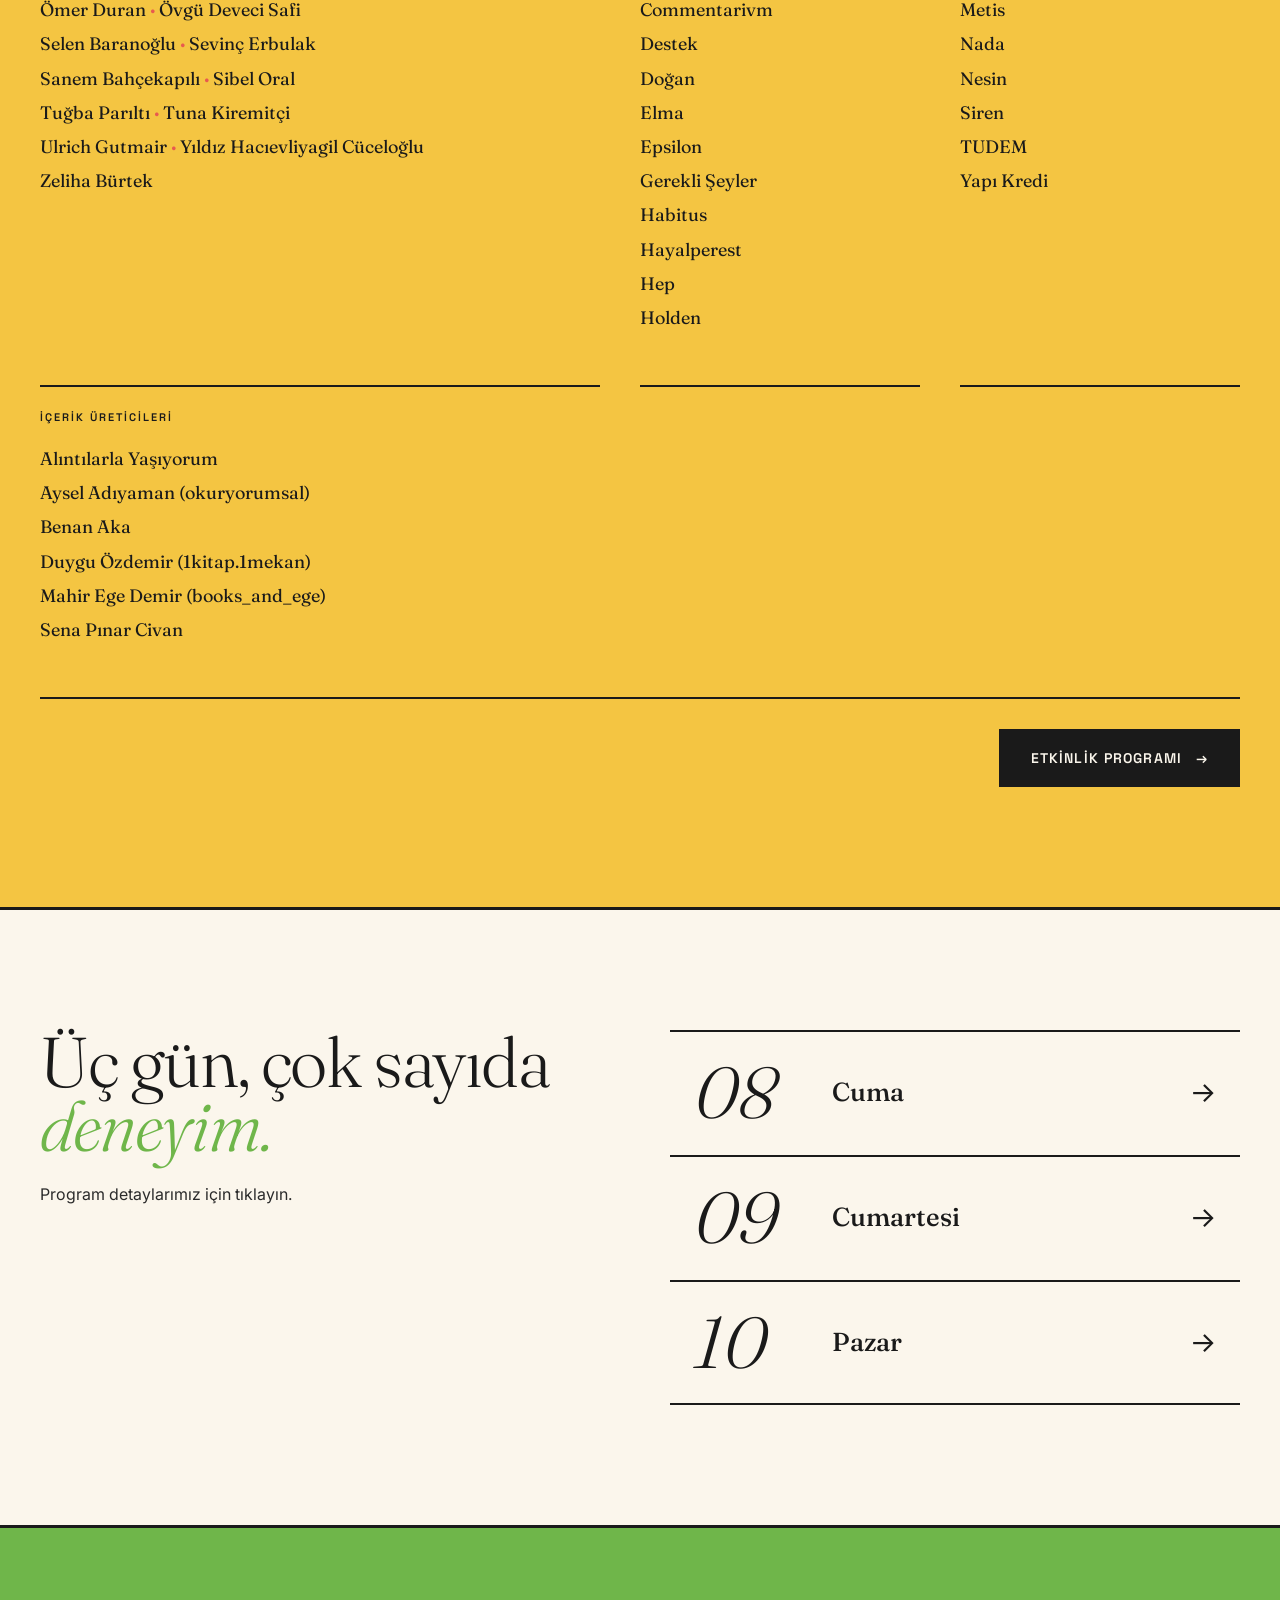
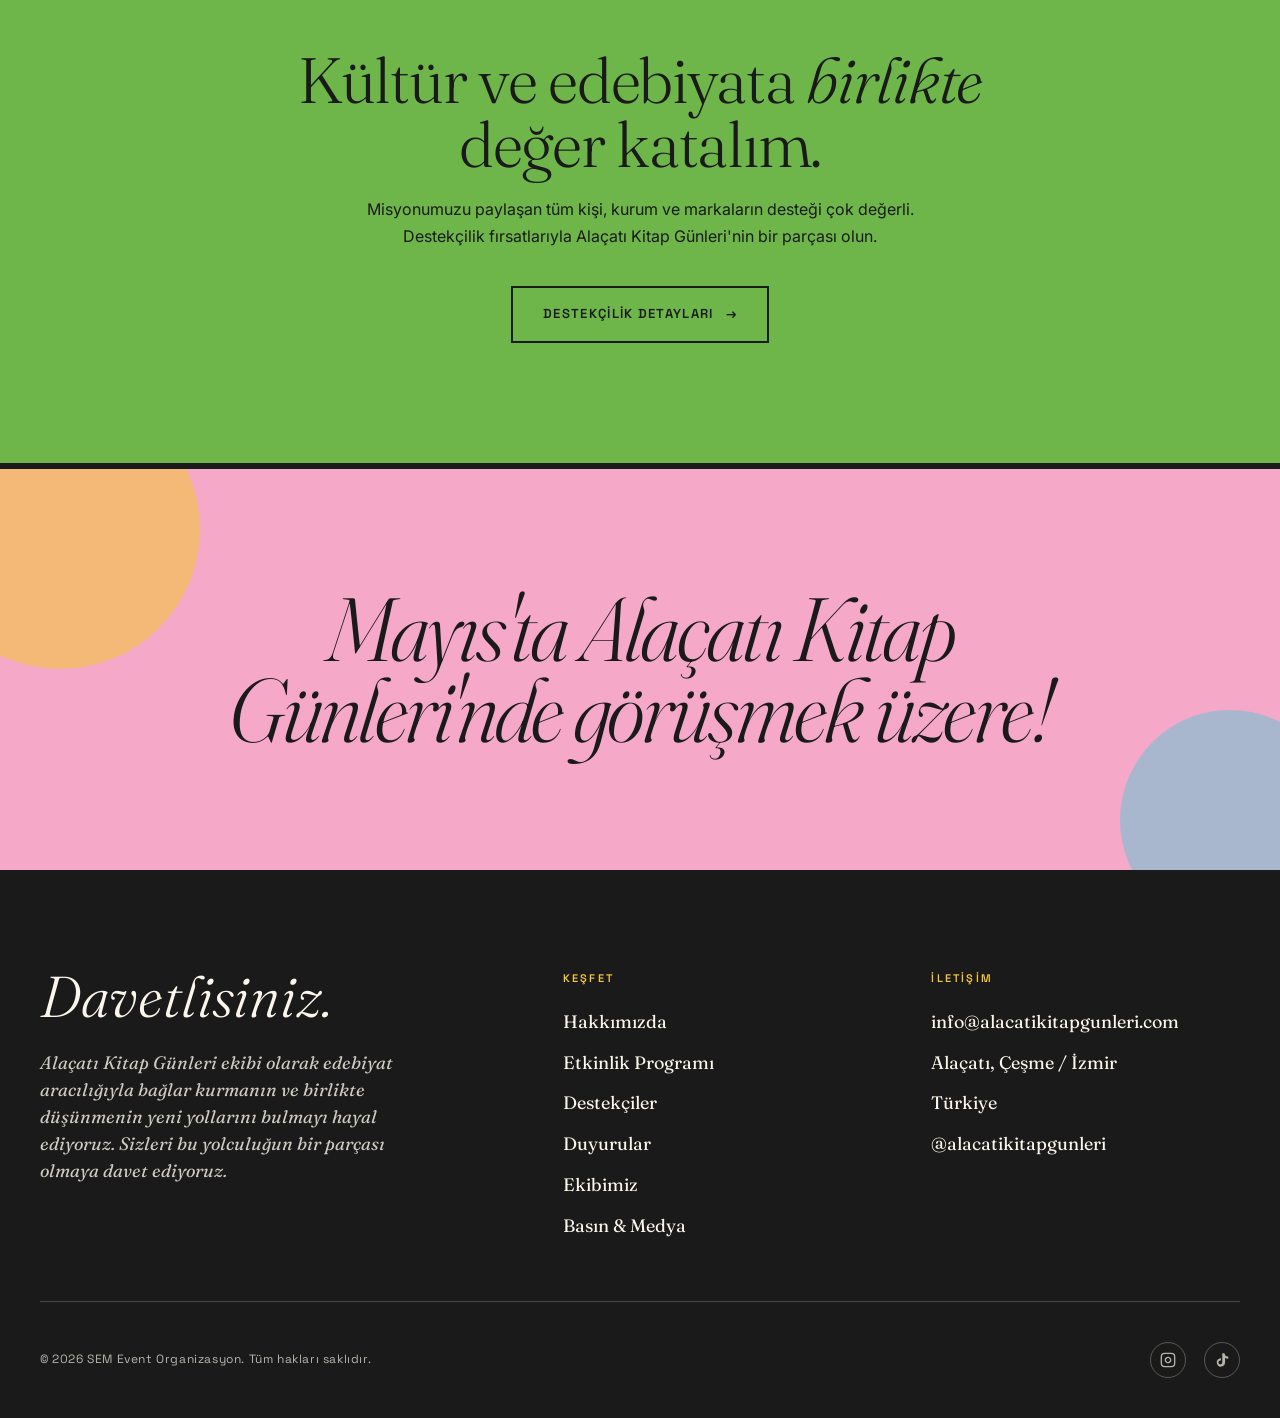
==== commit 551e3d03: "Update index.html" ====
--- a/index.html
+++ b/index.html
@@ -464,40 +464,6 @@
   </div>
 </section>
 
-<section class="news">
-  <div class="news-inner">
-    <div class="news-head reveal">
-      <h2>Son <em>duyurular</em></h2>
-      <a href="duyurular.html">Tümünü gör →</a>
-    </div>
-    <div class="news-grid reveal">
-      <article class="news-card">
-        <div class="meta">
-          <span>12 Mart 2026</span>
-          <span>Duyuru</span>
-        </div>
-        <h3>8–10 Mayıs'ta Alaçatı Rüzgarı Kitapseverler İçin Esecek</h3>
-        <a href="duyurular.html" class="read">Devamını oku →</a>
-      </article>
-      <article class="news-card">
-        <div class="meta">
-          <span>Yakında</span>
-          <span>Program</span>
-        </div>
-        <h3>Festival programı önümüzdeki günlerde açıklanacak</h3>
-        <a href="duyurular.html" class="read">Devamını oku →</a>
-      </article>
-      <article class="news-card">
-        <div class="meta">
-          <span>Yakında</span>
-          <span>Kayıt</span>
-        </div>
-        <h3>Atölye başvuruları ve etkinlik kayıtları için hazırlanın</h3>
-        <a href="duyurular.html" class="read">Devamını oku →</a>
-      </article>
-    </div>
-  </div>
-</section>
 
 <section class="closing">
   <div class="closing-inner reveal">
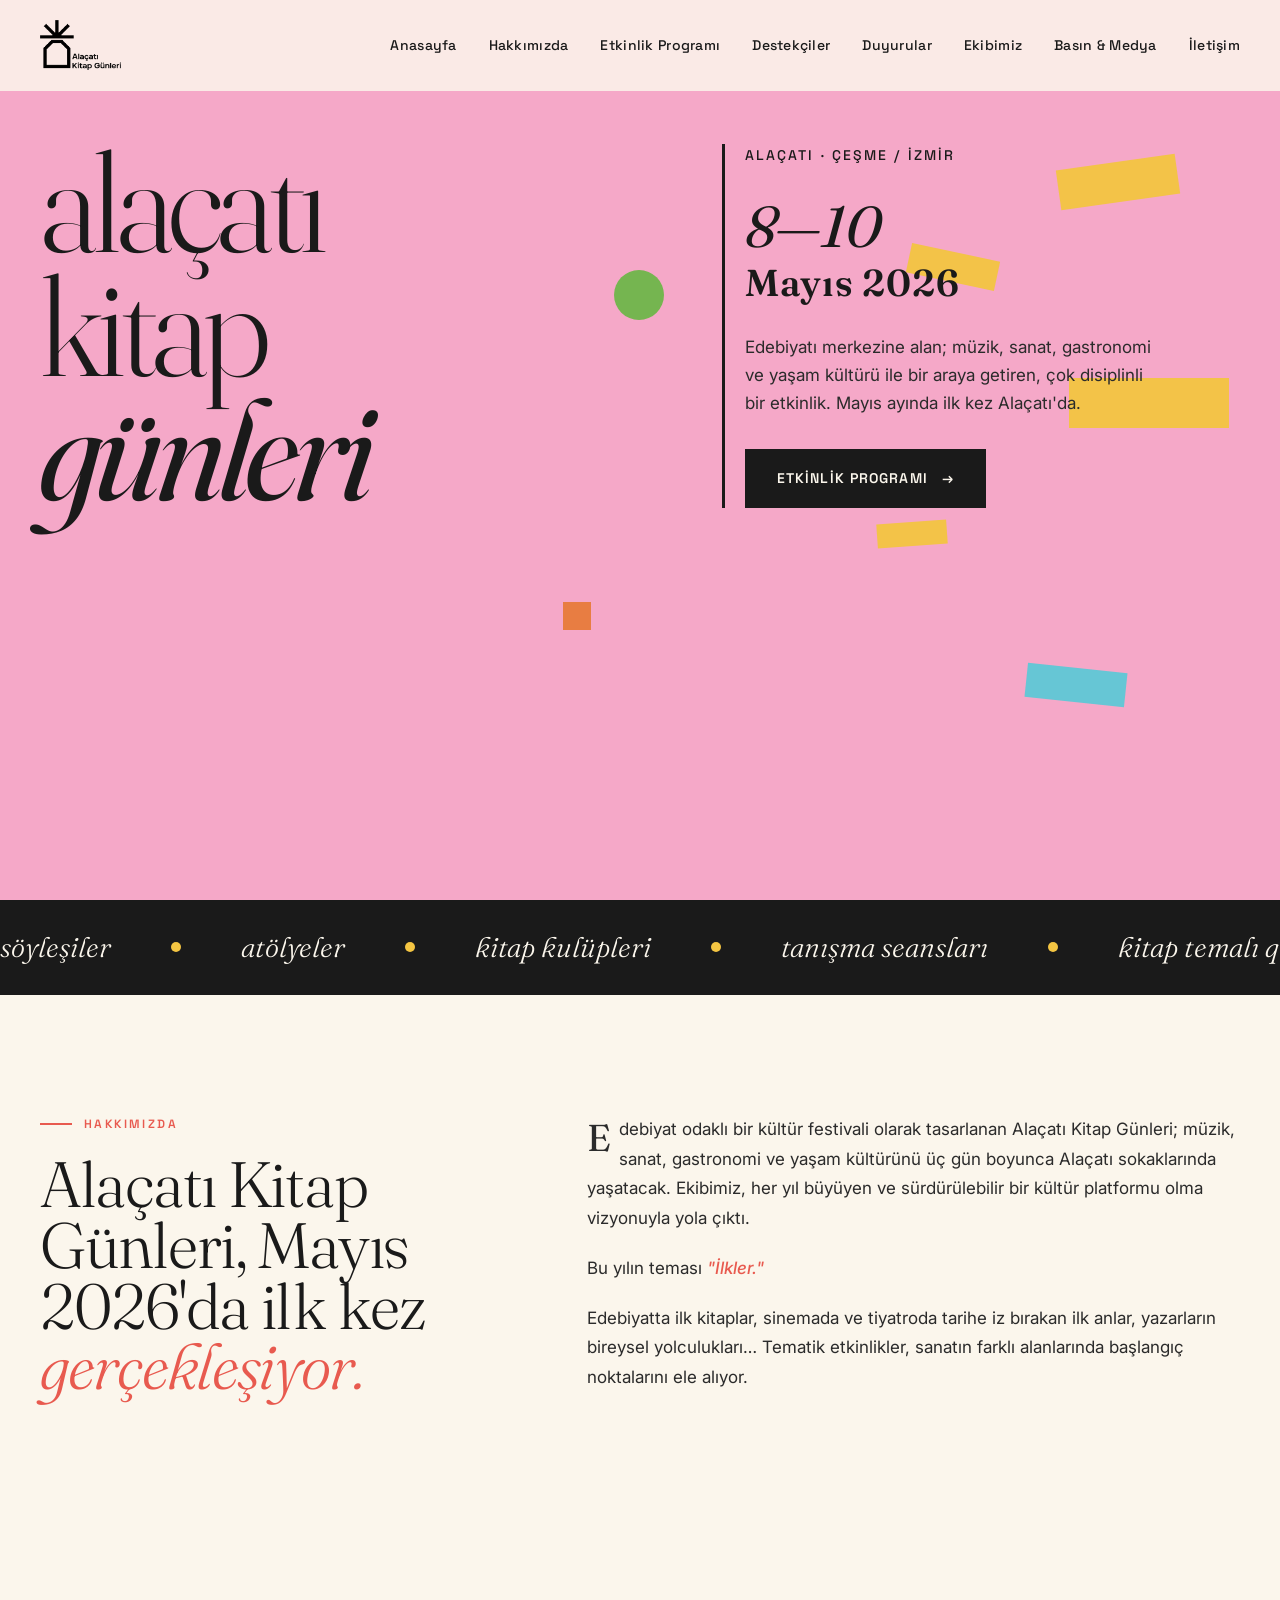
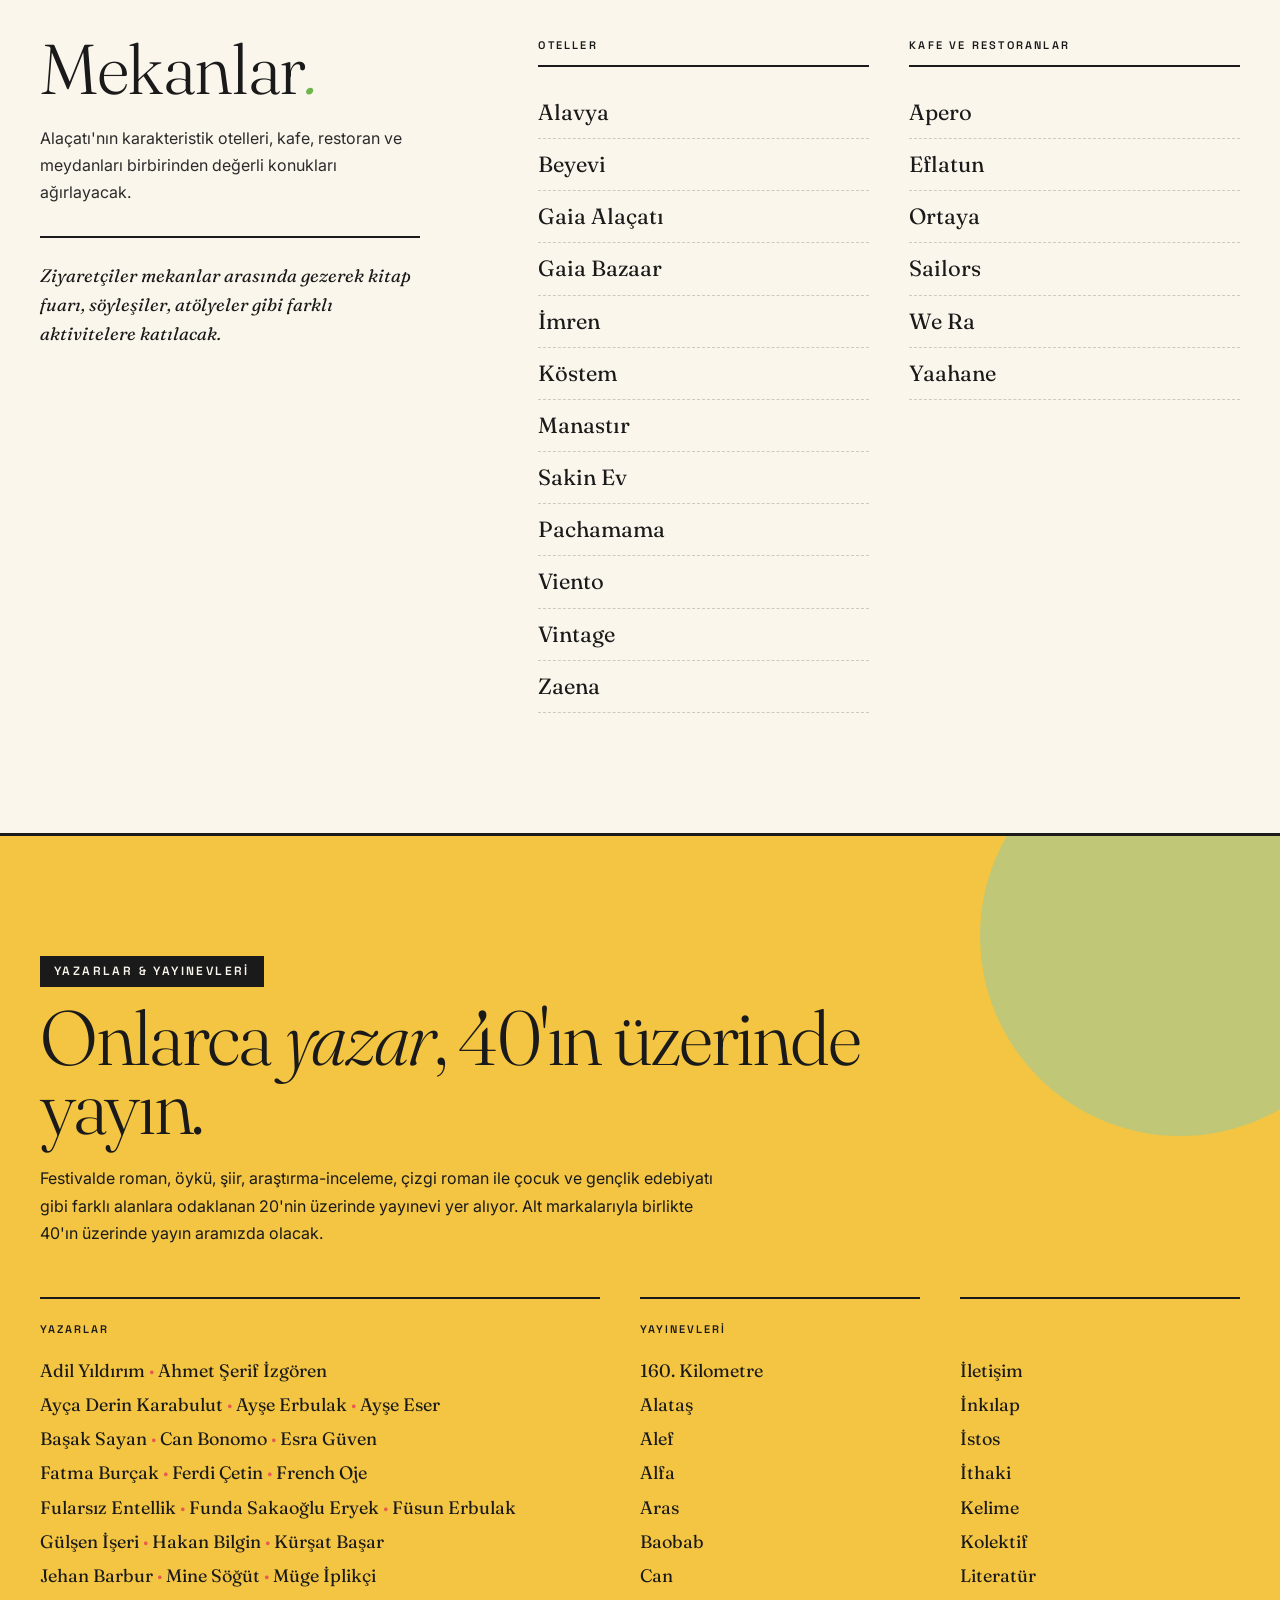
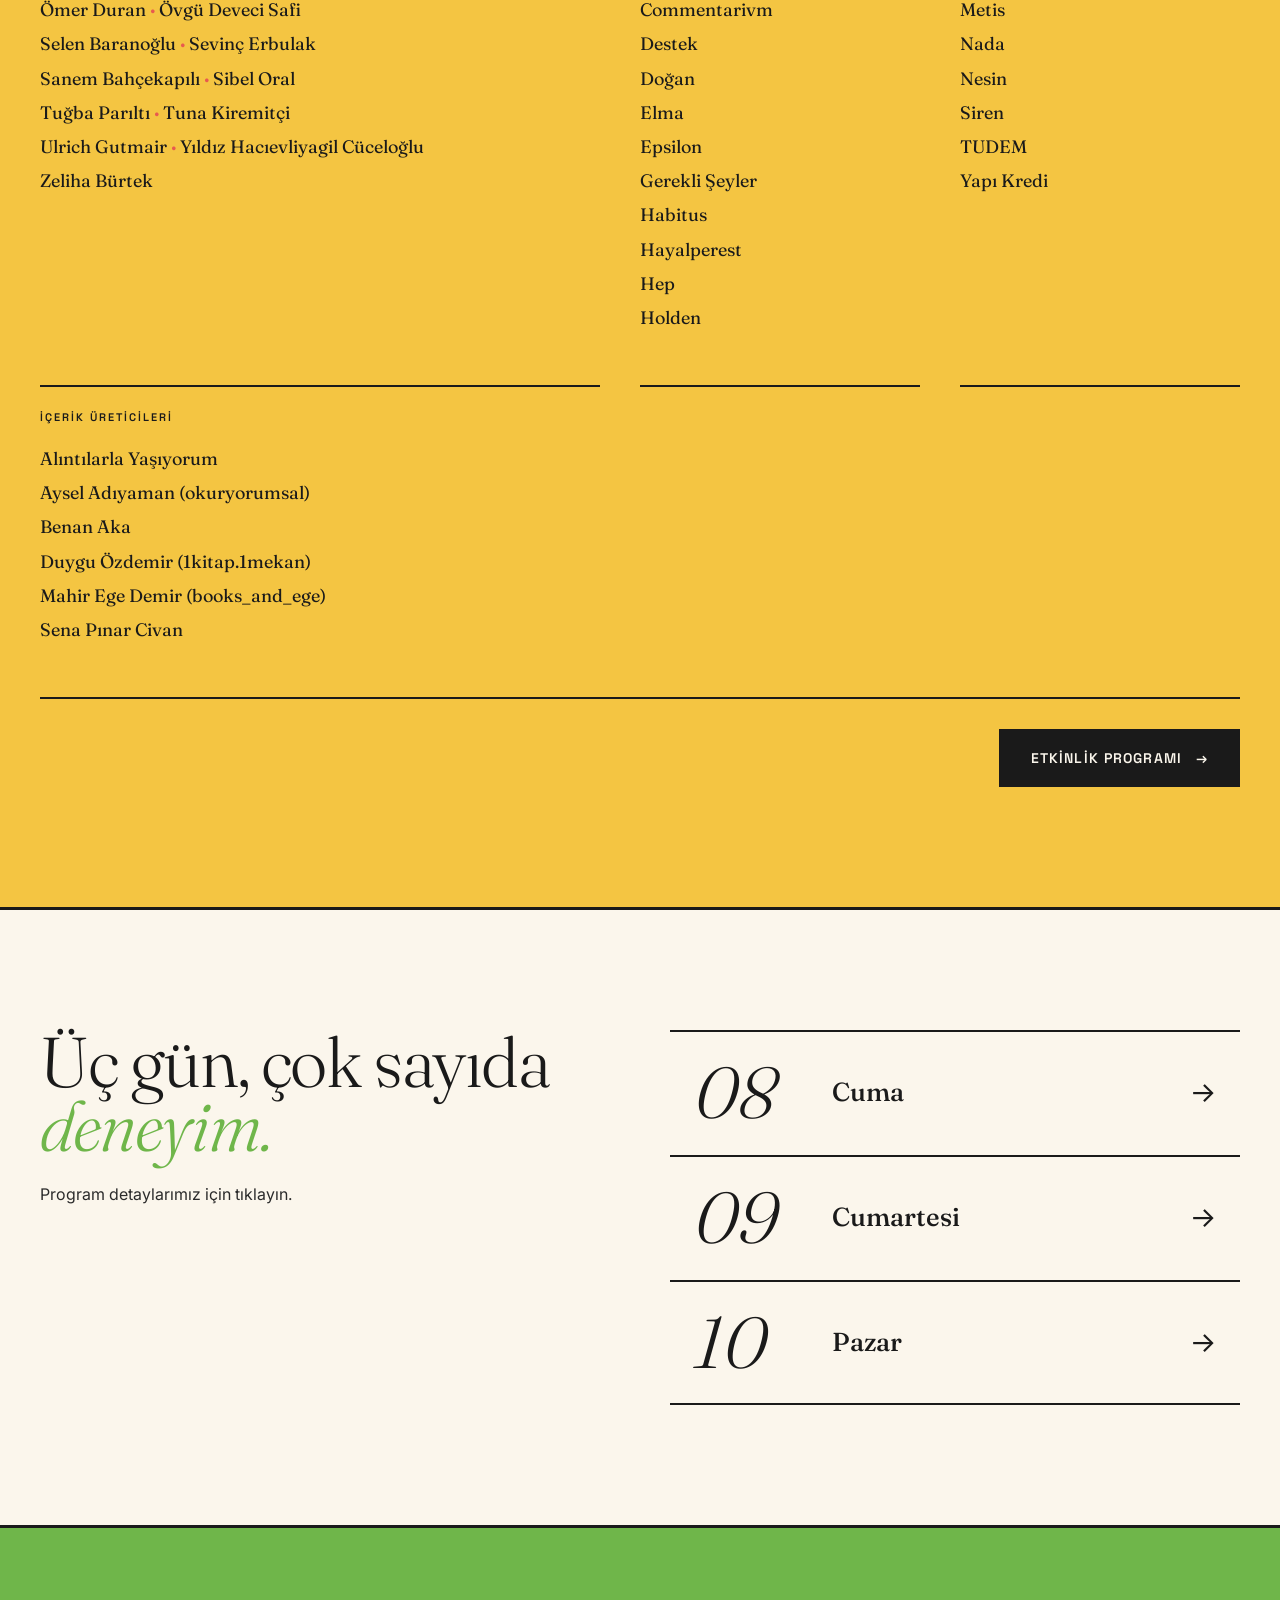
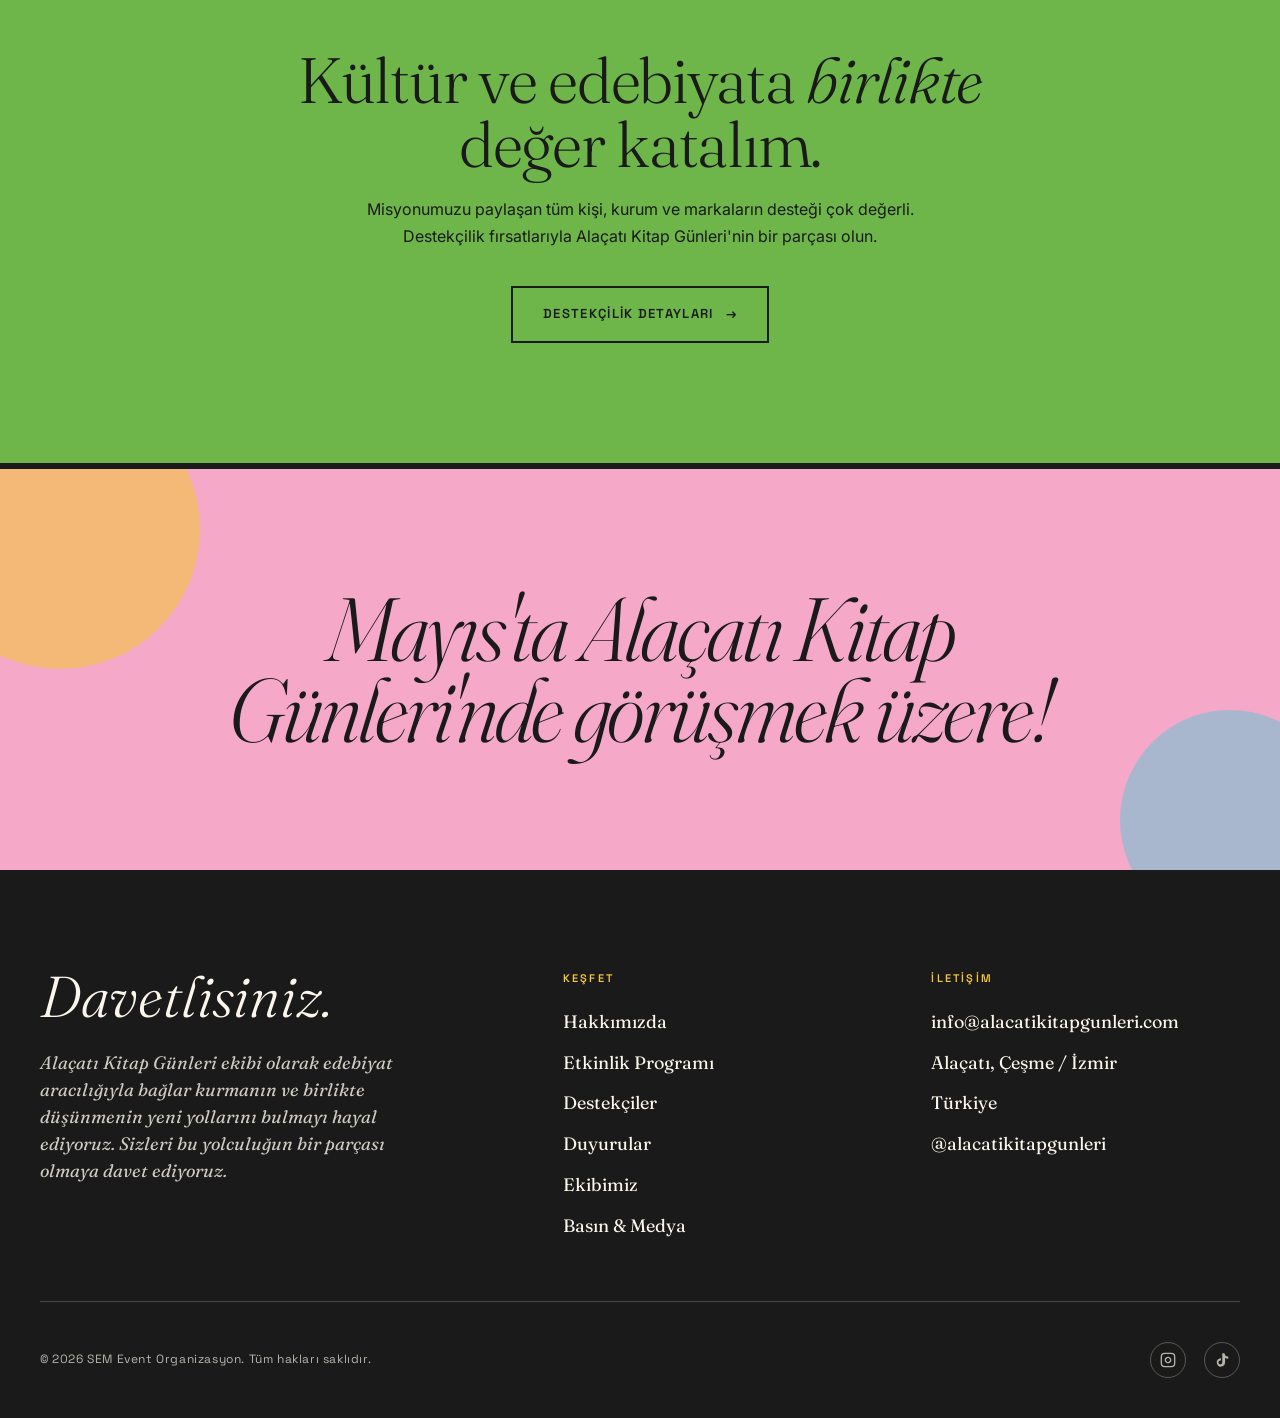
==== commit b1604ffa: "Update index.html" ====
--- a/index.html
+++ b/index.html
@@ -310,7 +310,7 @@
         Bu yılın teması <em>"İlkler."</em>
       </p>
       <p>
-        Edebiyatta ilk kitaplar, sinemada ve tiyatroda tarihe iz bırakan ilk anlar, yazarların bireysel yolculukları… Tematik etkinlikler, sanatın farklı alanlarında başlangıç noktalarını ele alıyor. Tam program önümüzdeki günlerde duyurulacak.
+        Edebiyatta ilk kitaplar, sinemada ve tiyatroda tarihe iz bırakan ilk anlar, yazarların bireysel yolculukları… Tematik etkinlikler, sanatın farklı alanlarında başlangıç noktalarını ele alıyor.
       </p>
     </div>
   </div>
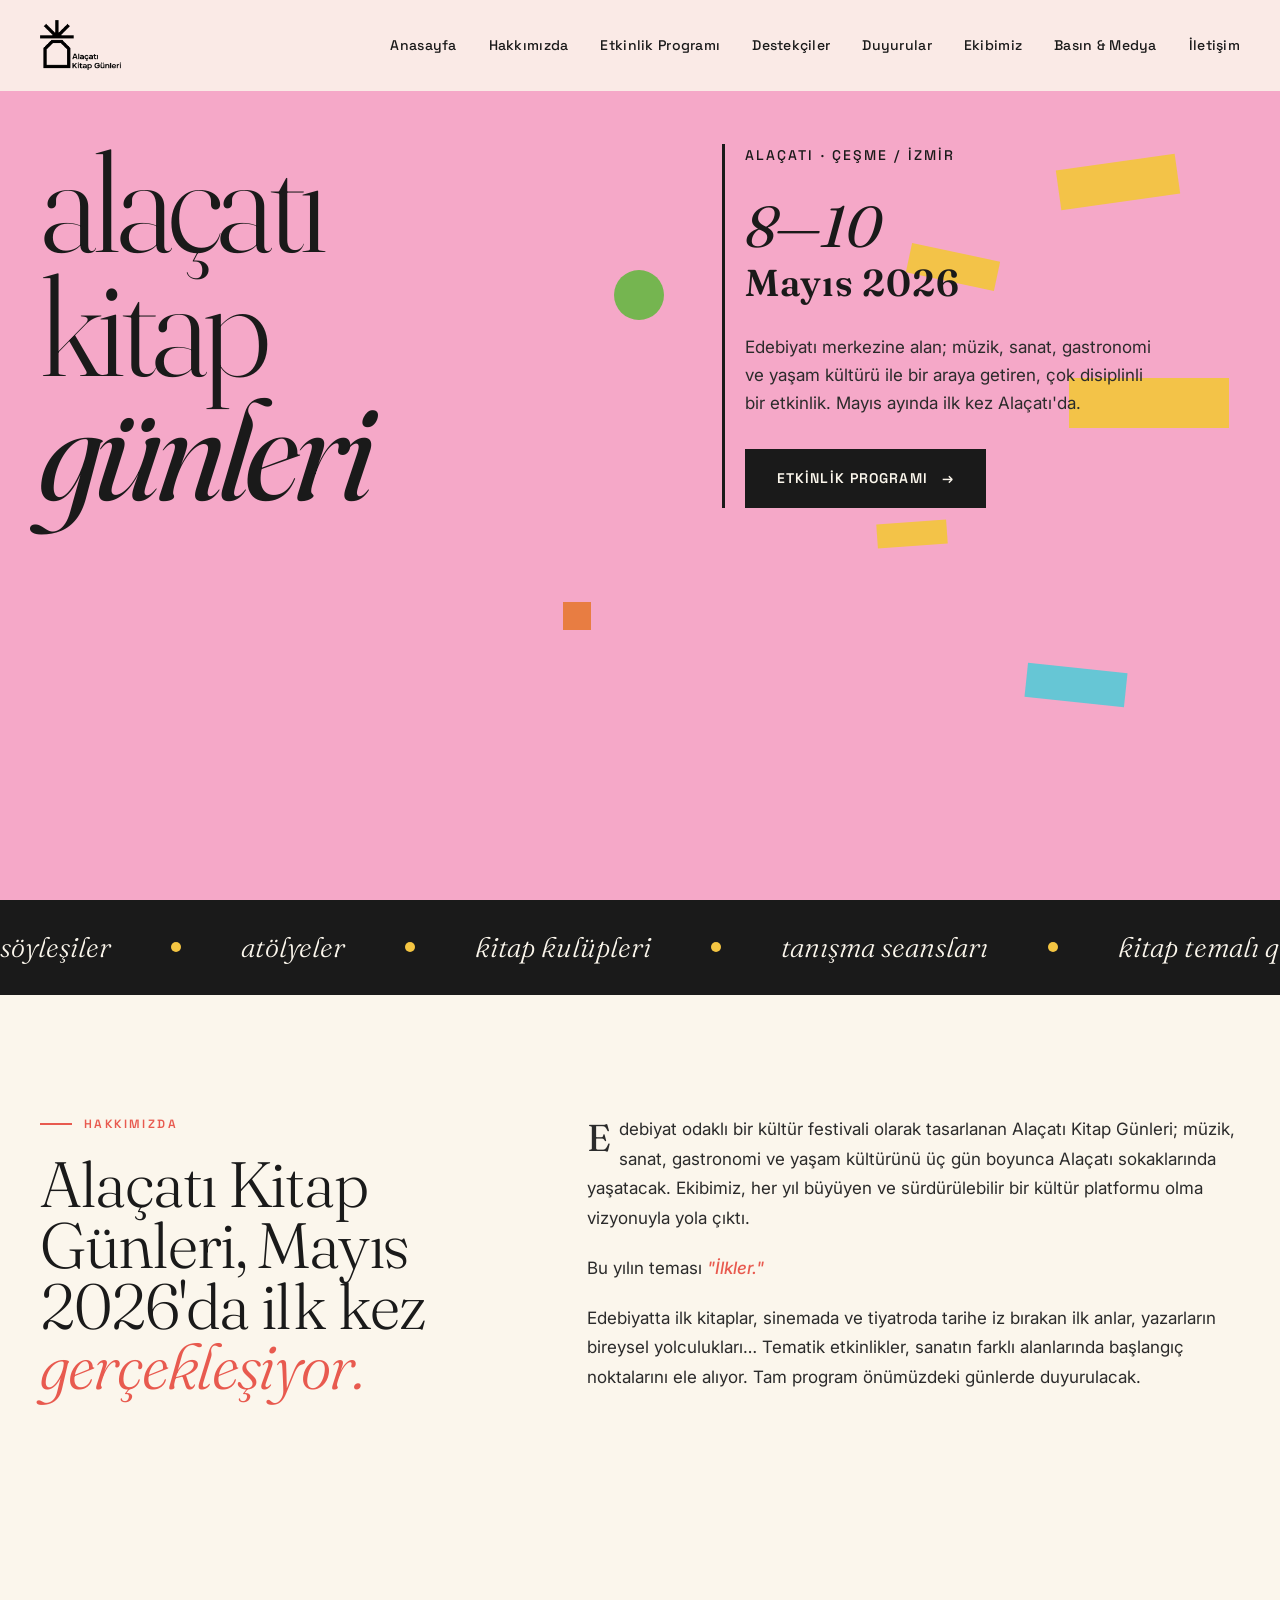
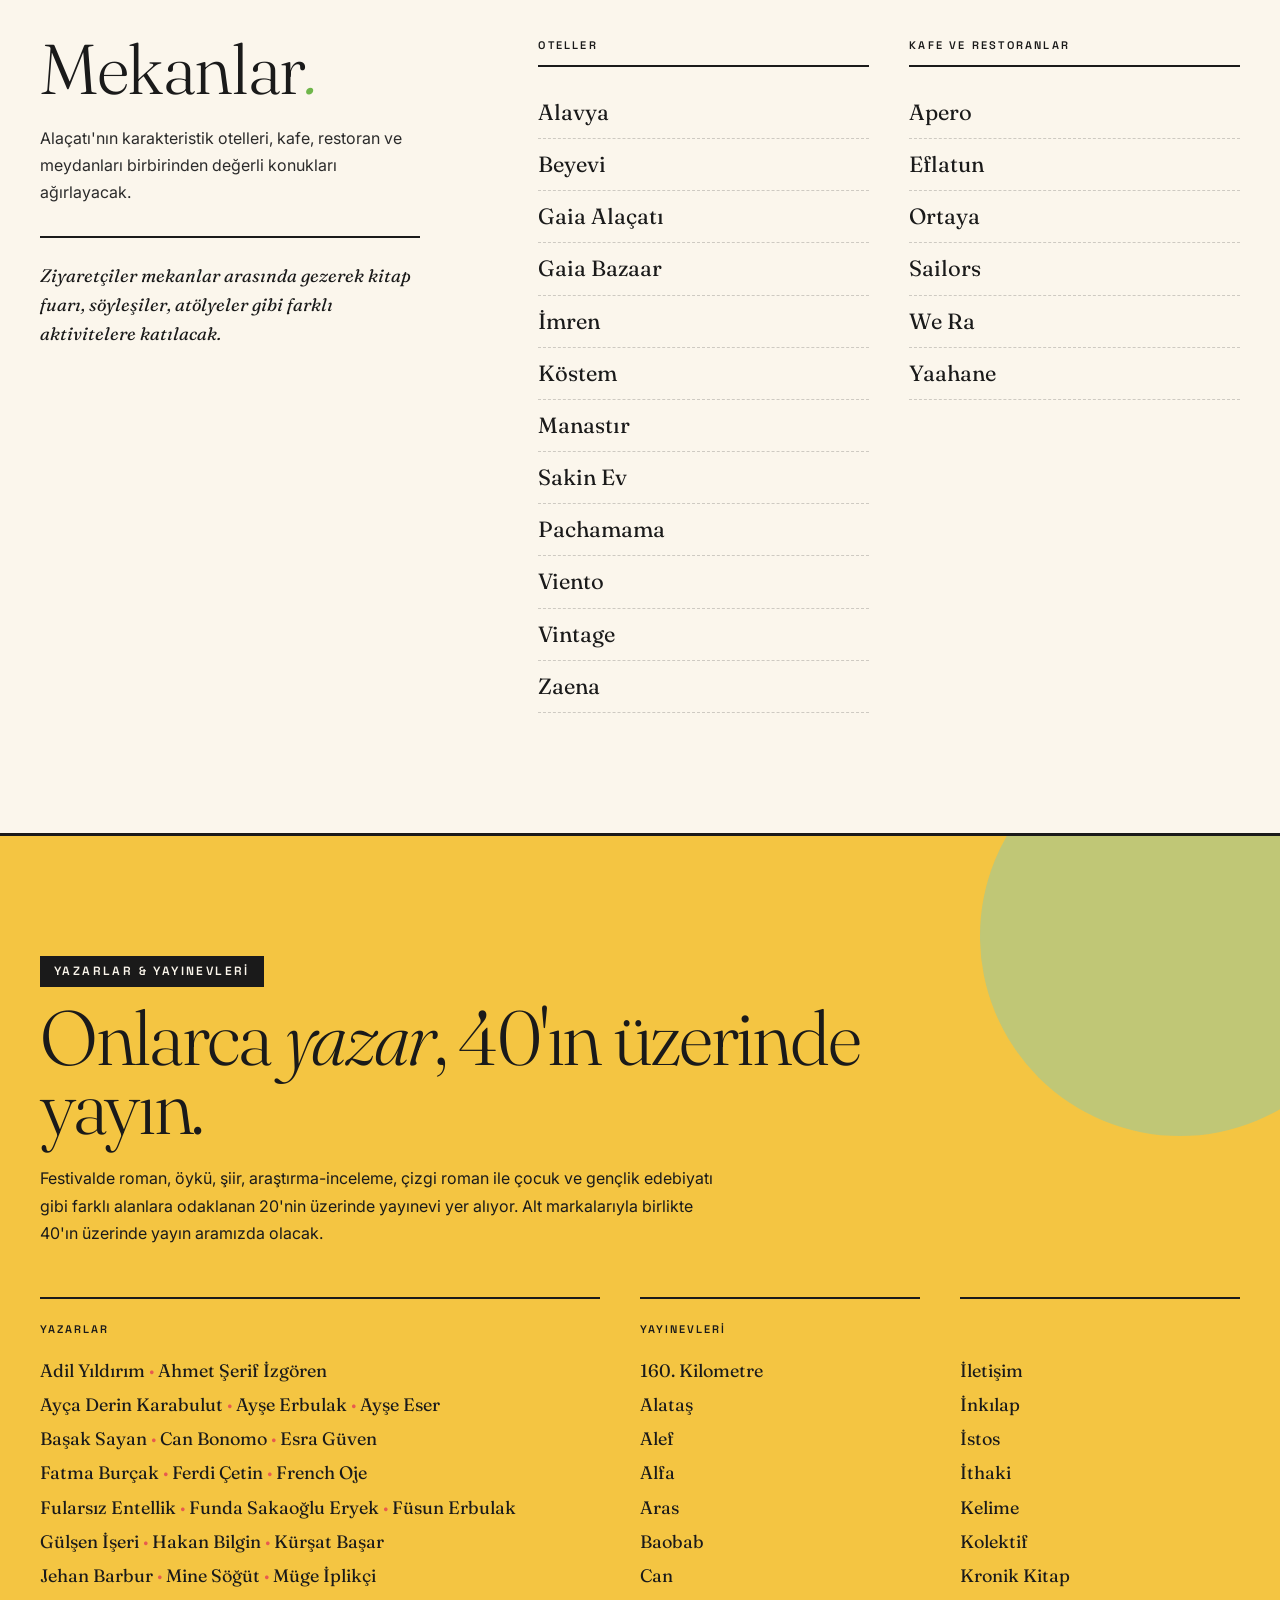
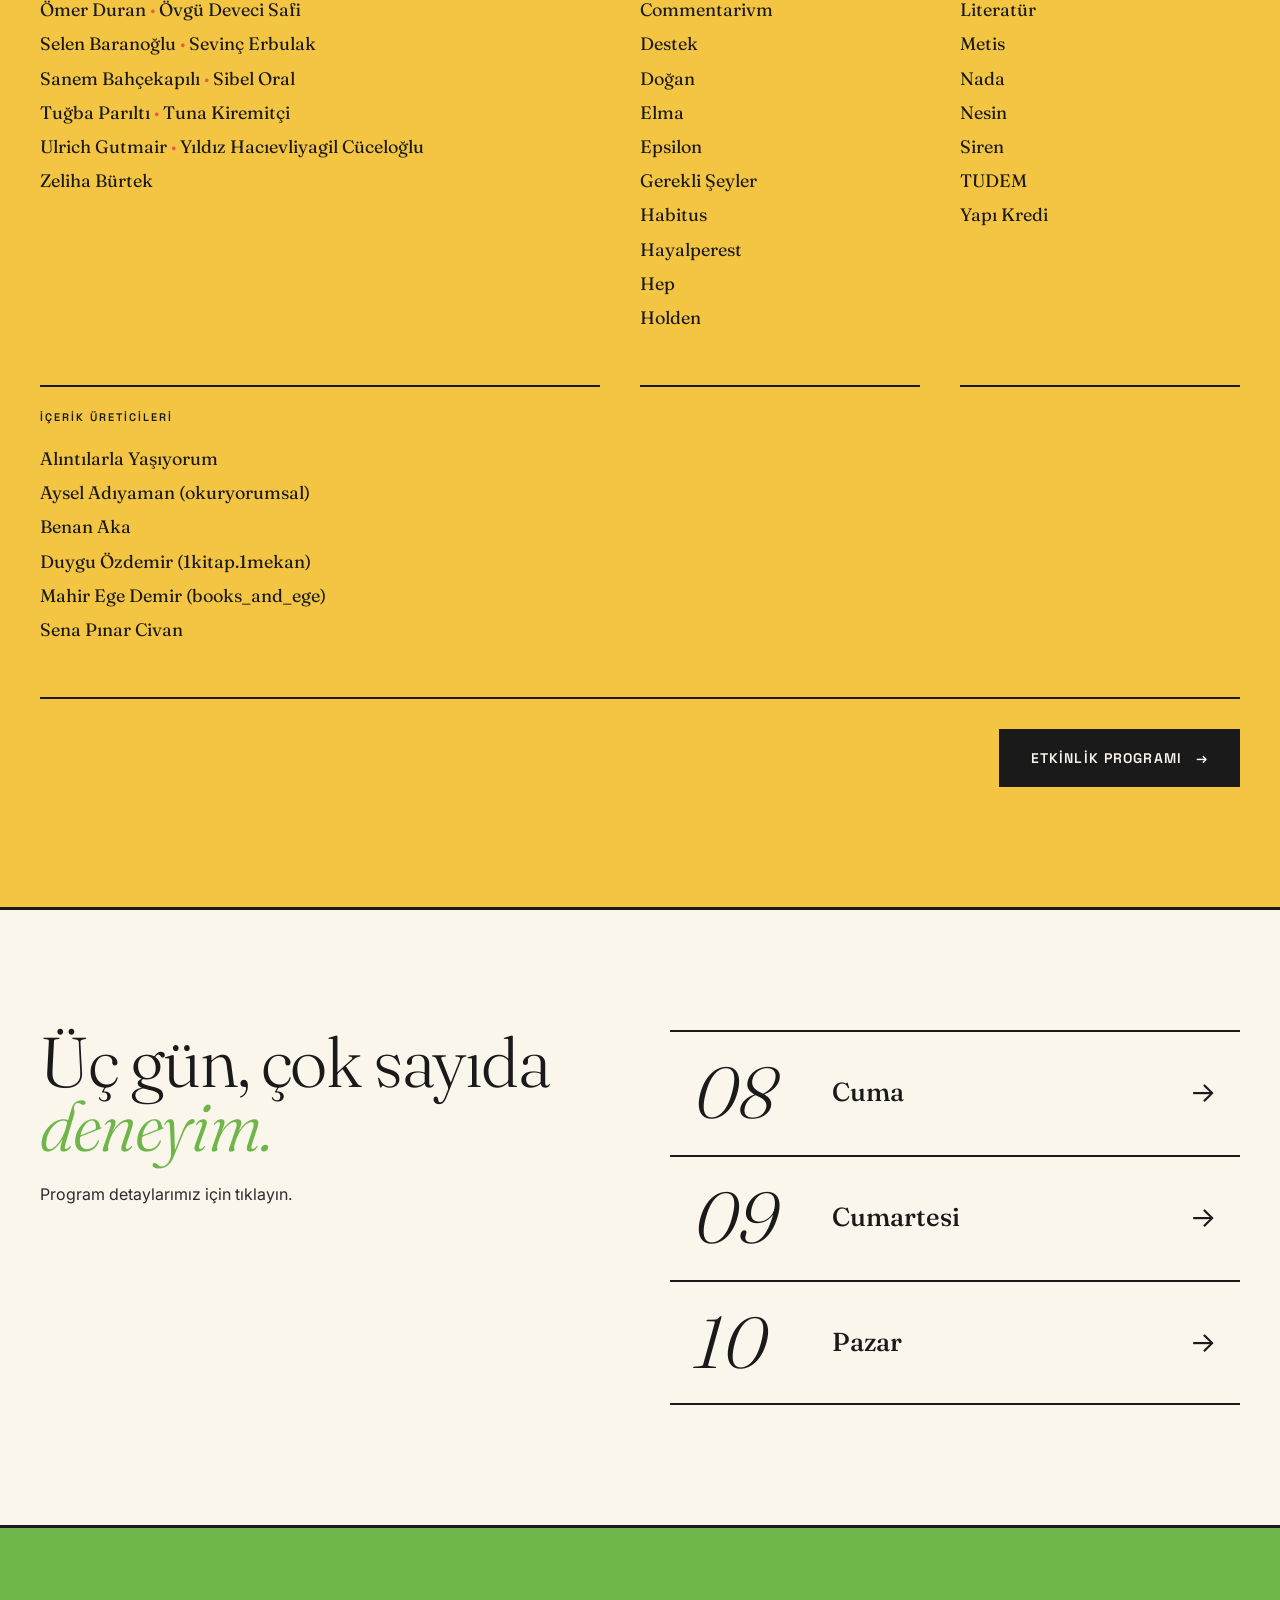
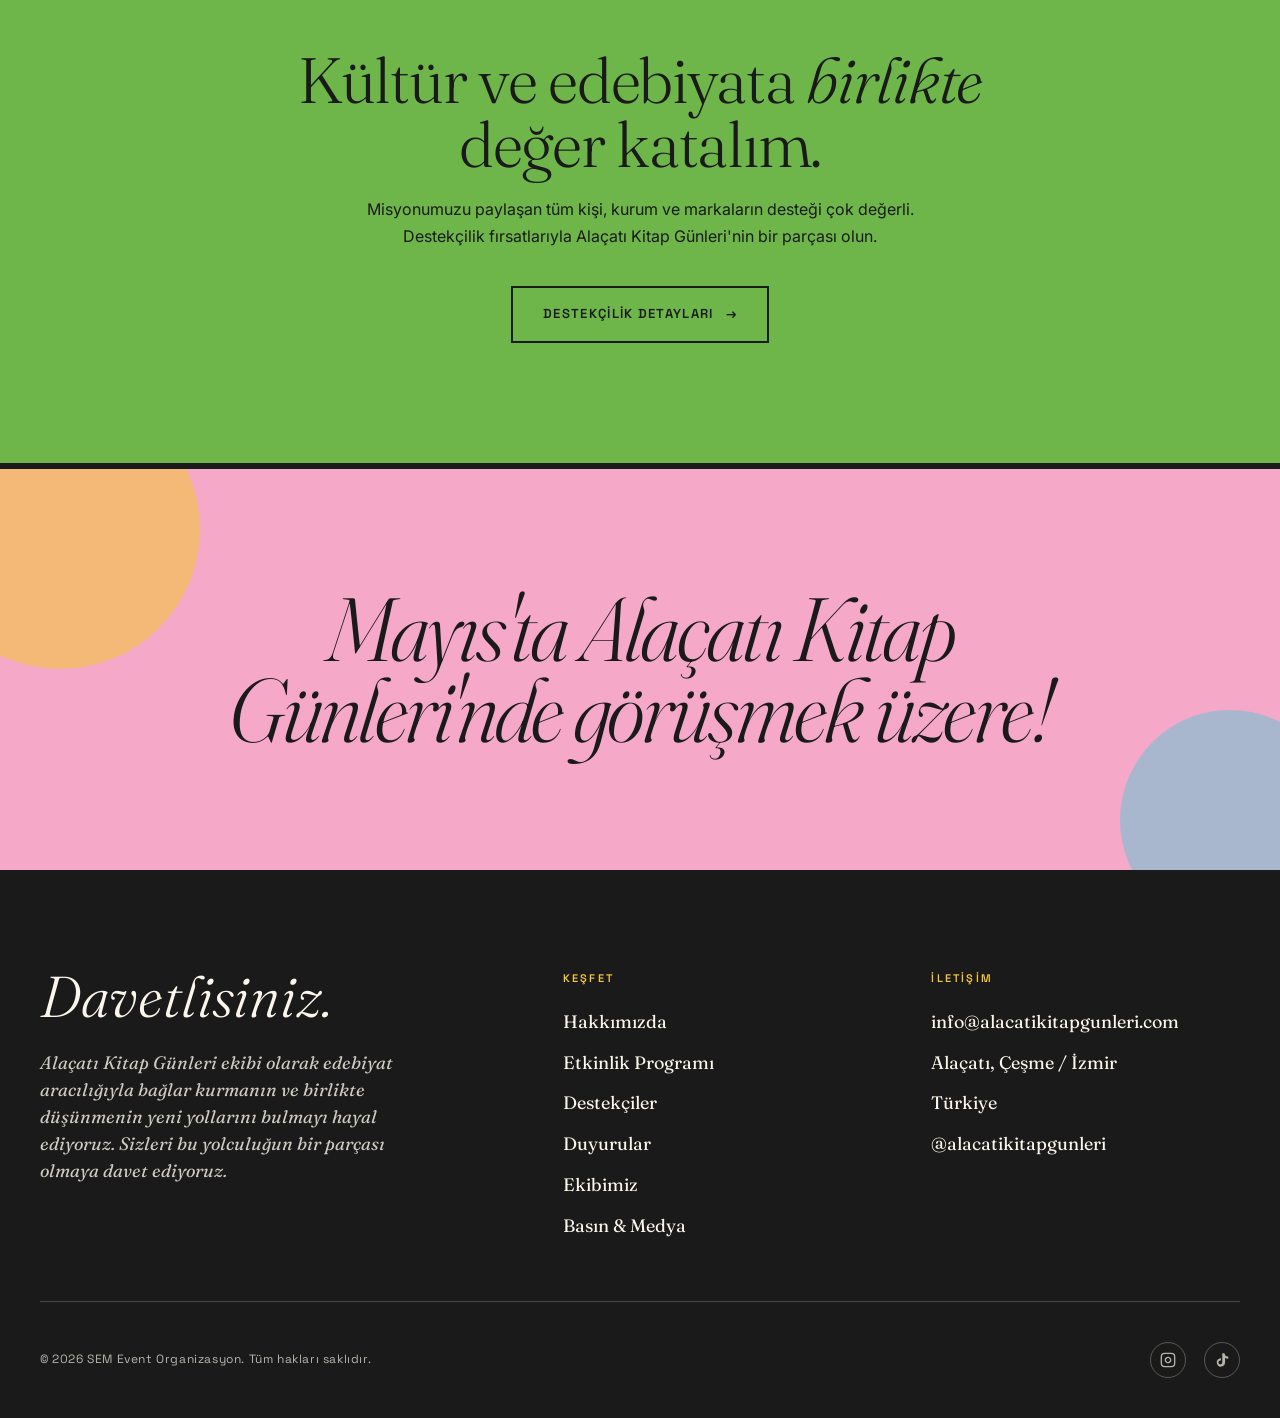
==== commit fb646195: "Update index.html" ====
--- a/index.html
+++ b/index.html
@@ -310,7 +310,7 @@
         Bu yılın teması <em>"İlkler."</em>
       </p>
       <p>
-        Edebiyatta ilk kitaplar, sinemada ve tiyatroda tarihe iz bırakan ilk anlar, yazarların bireysel yolculukları… Tematik etkinlikler, sanatın farklı alanlarında başlangıç noktalarını ele alıyor.
+        Edebiyatta ilk kitaplar, sinemada ve tiyatroda tarihe iz bırakan ilk anlar, yazarların bireysel yolculukları… Tematik etkinlikler, sanatın farklı alanlarında başlangıç noktalarını ele alıyor. Tam program önümüzdeki günlerde duyurulacak.
       </p>
     </div>
   </div>
@@ -397,7 +397,7 @@
       <div class="authors-col">
         <strong>&nbsp;</strong>
         <p>İletişim</p><p>İnkılap</p><p>İstos</p><p>İthaki</p>
-        <p>Kelime</p><p>Kolektif</p><p>Literatür</p><p>Metis</p>
+        <p>Kelime</p><p>Kolektif</p><p>Kronik Kitap</p><p>Literatür</p><p>Metis</p>
         <p>Nada</p><p>Nesin</p><p>Siren</p><p>TUDEM</p><p>Yapı Kredi</p>
       </div>
     </div>
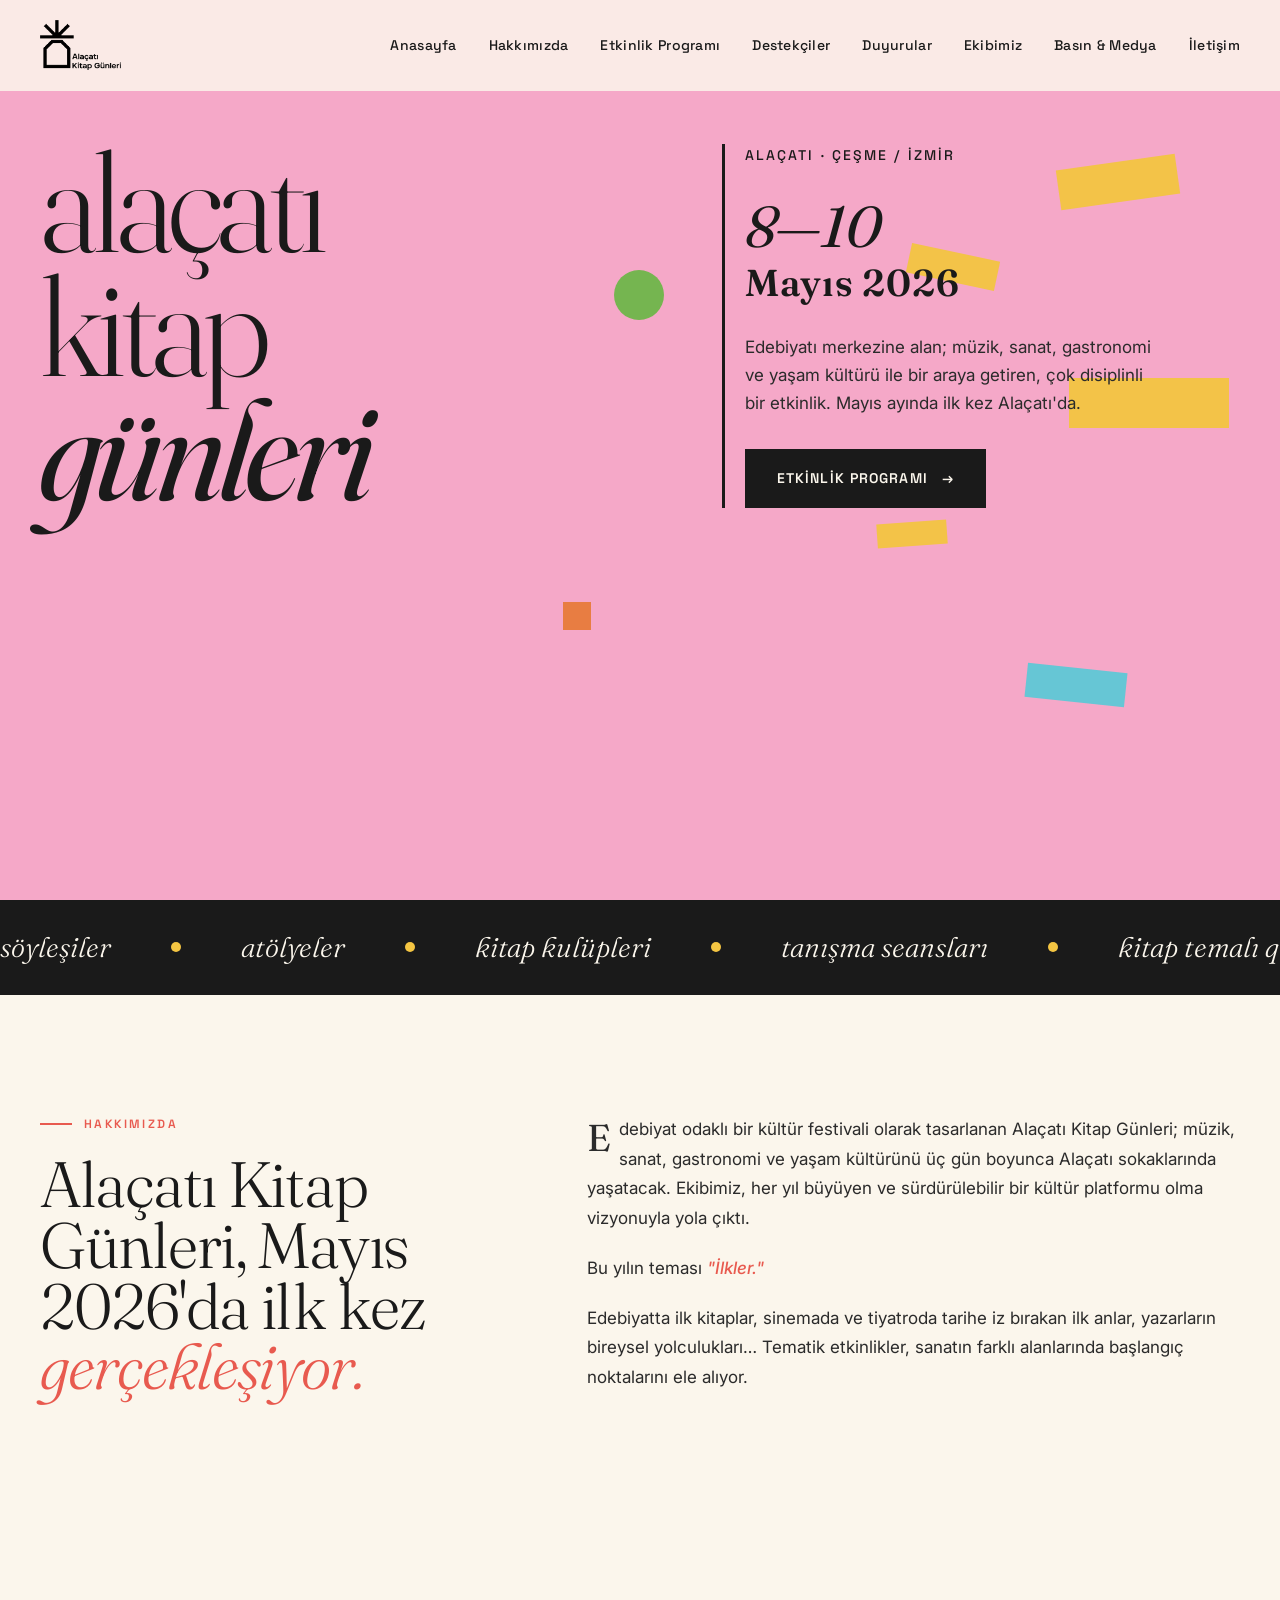
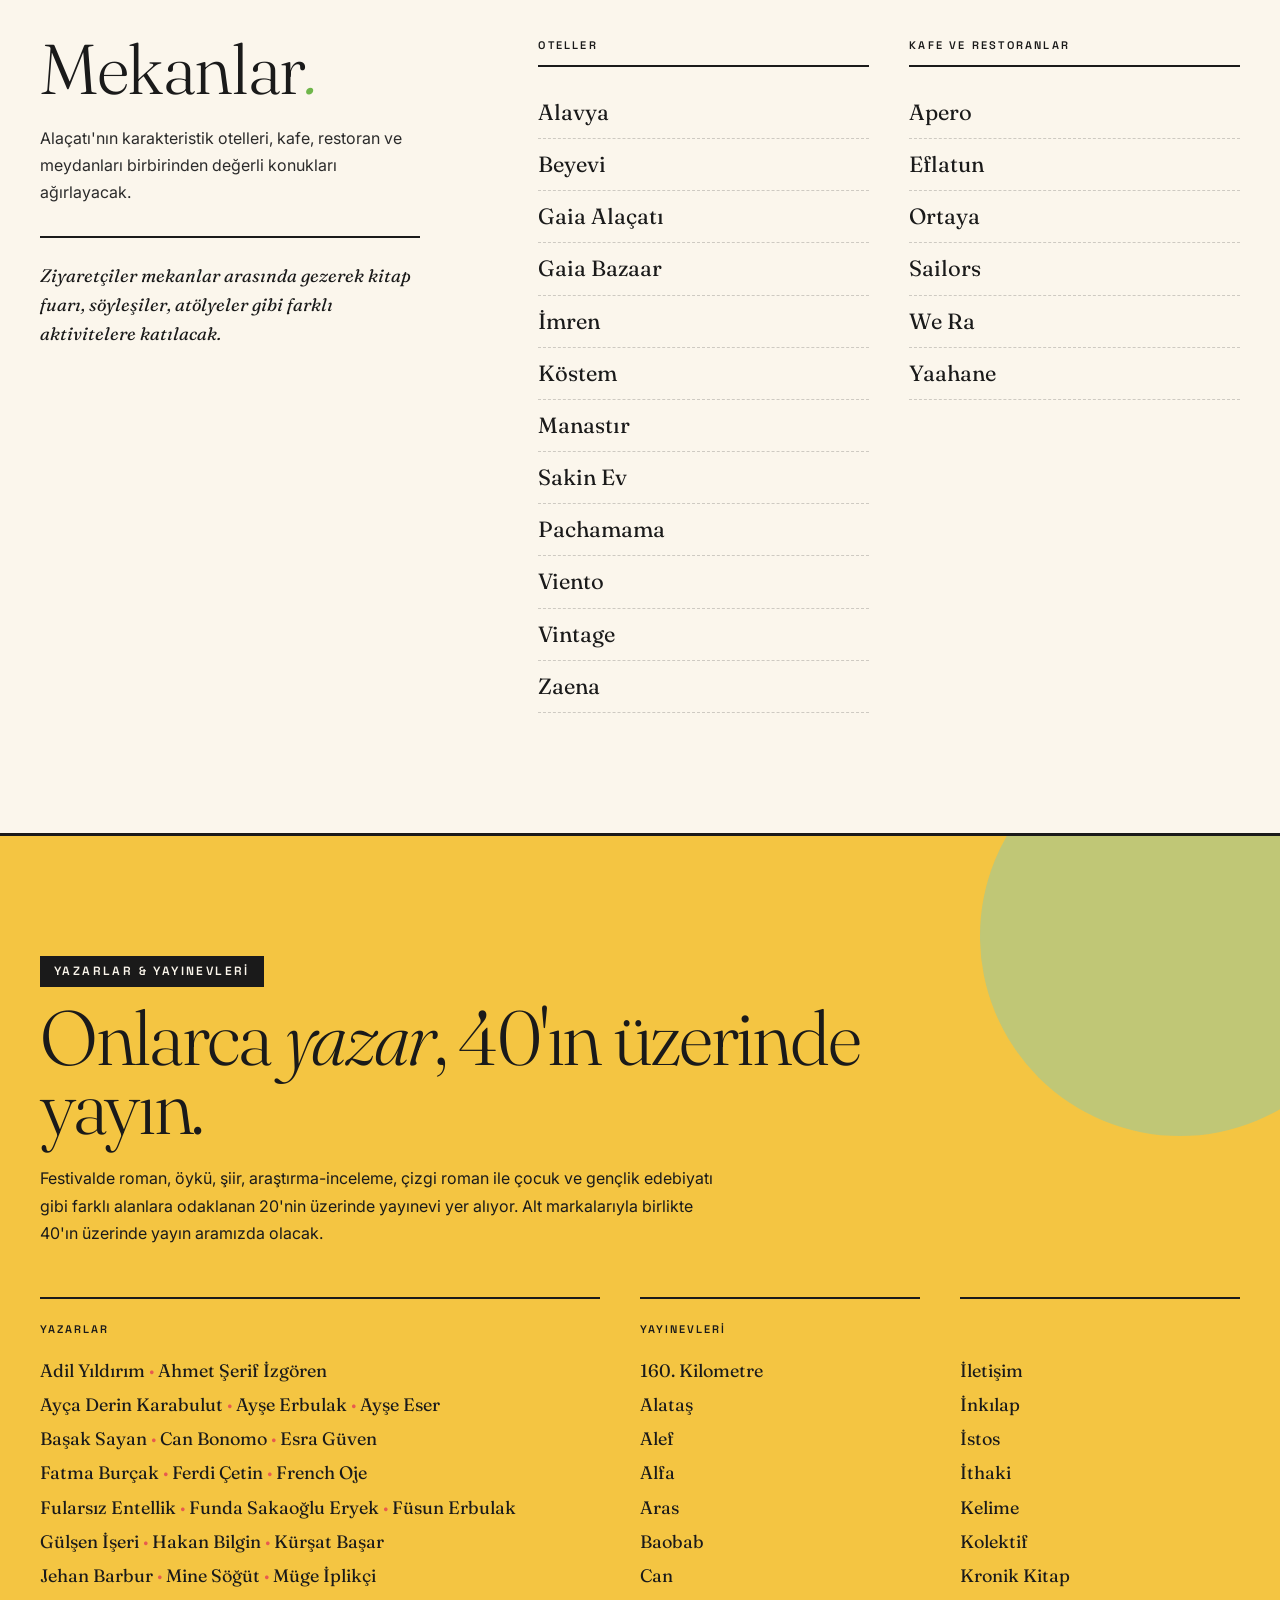
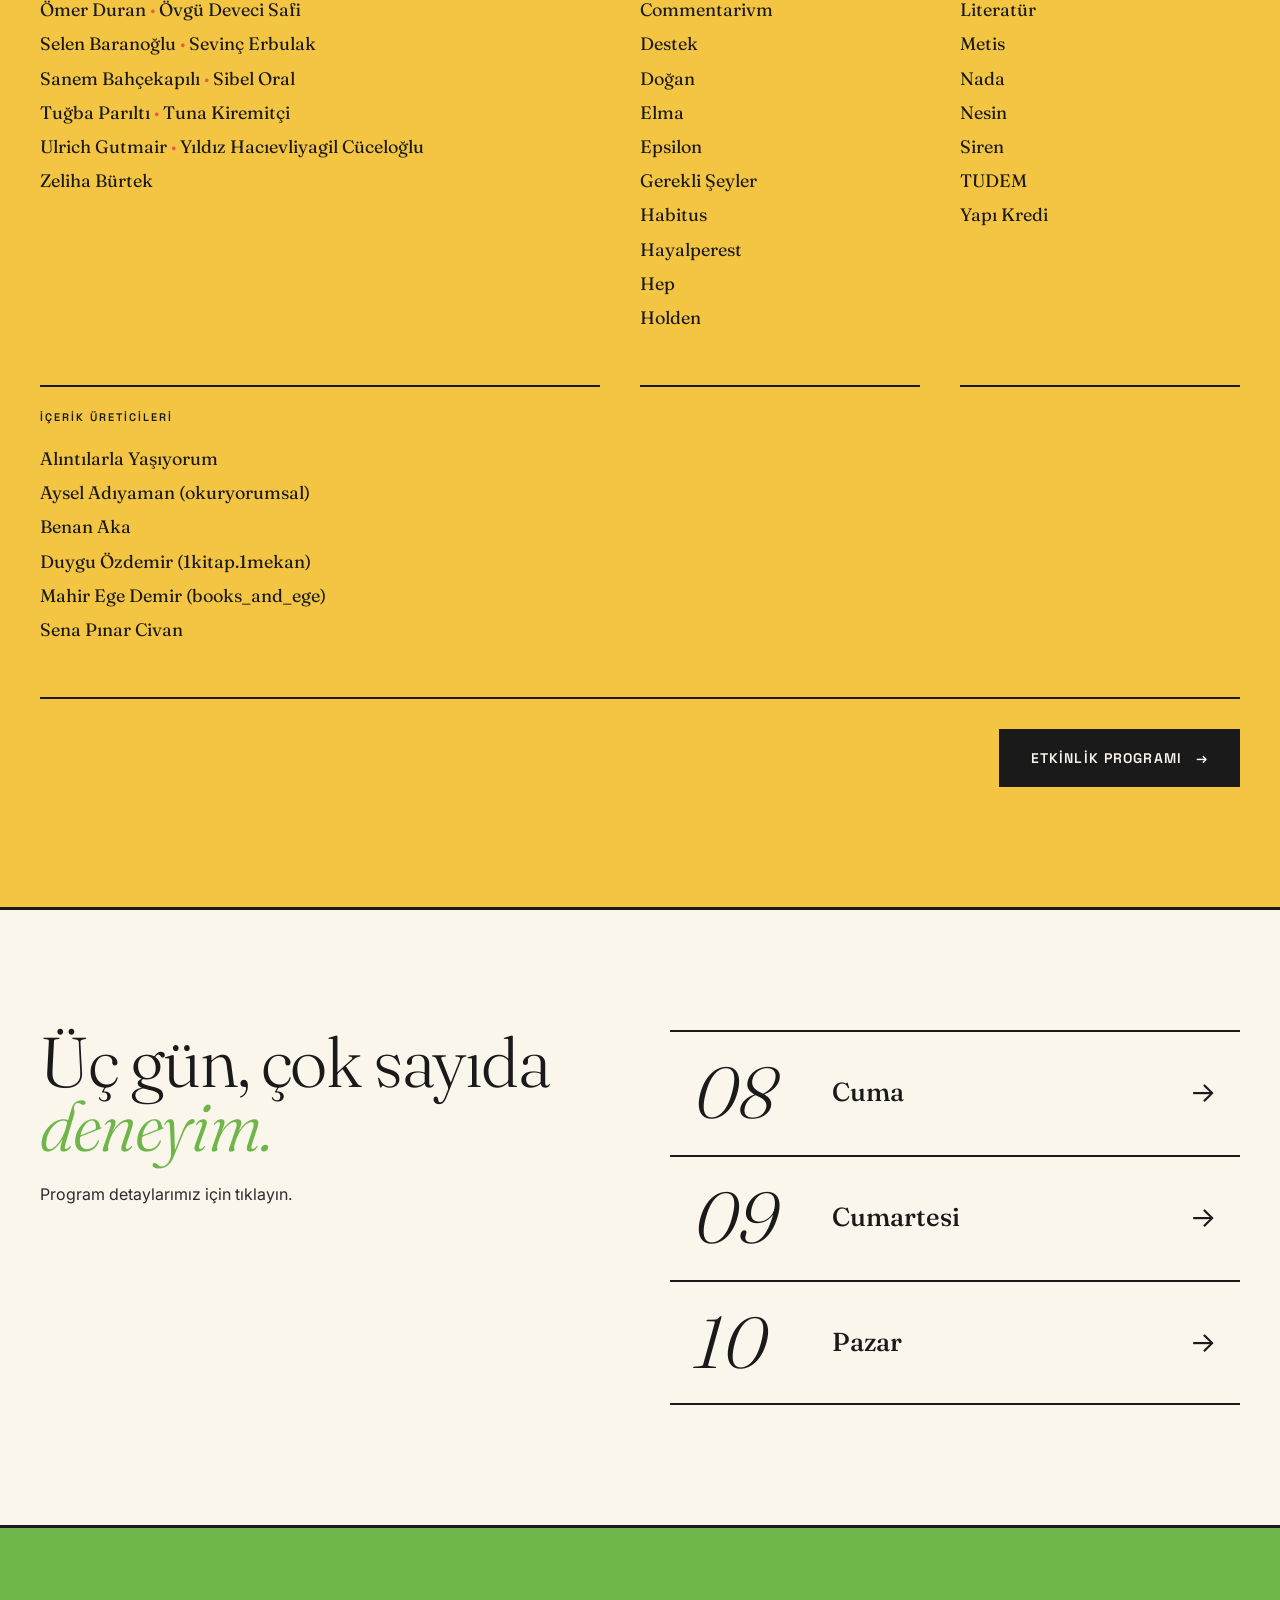
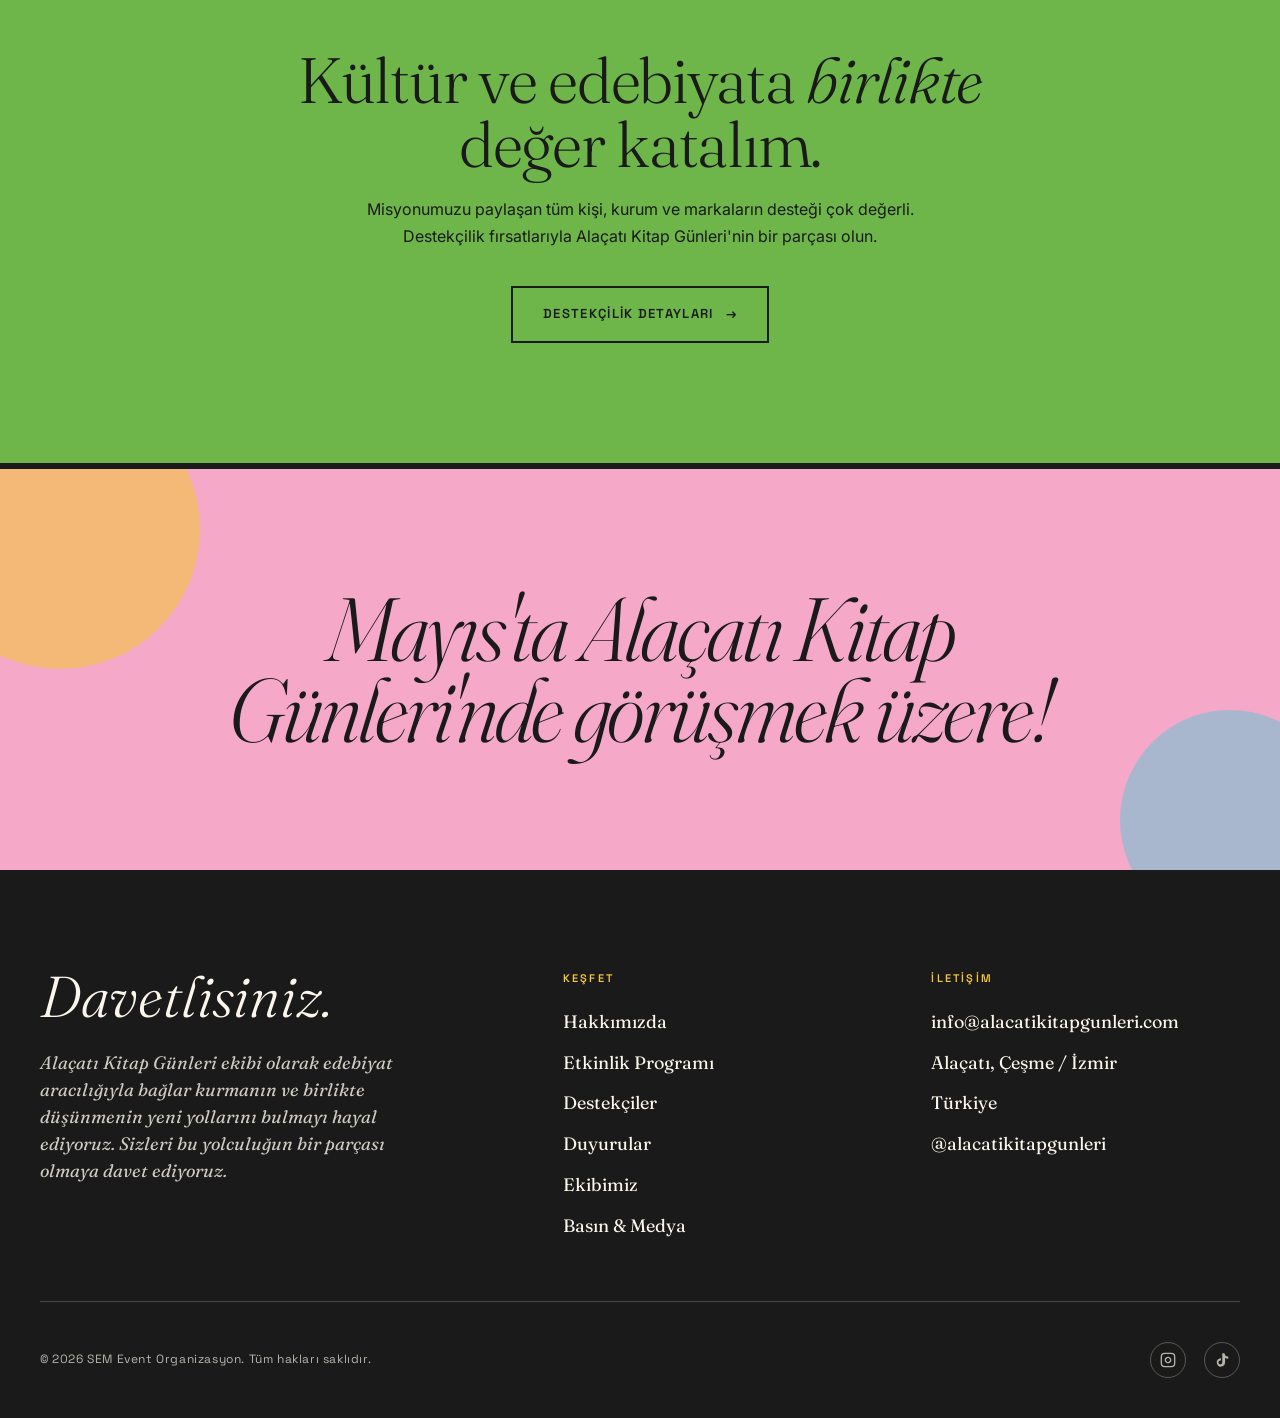
==== commit 407e0d74: "Update index.html" ====
--- a/index.html
+++ b/index.html
@@ -310,7 +310,7 @@
         Bu yılın teması <em>"İlkler."</em>
       </p>
       <p>
-        Edebiyatta ilk kitaplar, sinemada ve tiyatroda tarihe iz bırakan ilk anlar, yazarların bireysel yolculukları… Tematik etkinlikler, sanatın farklı alanlarında başlangıç noktalarını ele alıyor. Tam program önümüzdeki günlerde duyurulacak.
+        Edebiyatta ilk kitaplar, sinemada ve tiyatroda tarihe iz bırakan ilk anlar, yazarların bireysel yolculukları… Tematik etkinlikler, sanatın farklı alanlarında başlangıç noktalarını ele alıyor.
       </p>
     </div>
   </div>
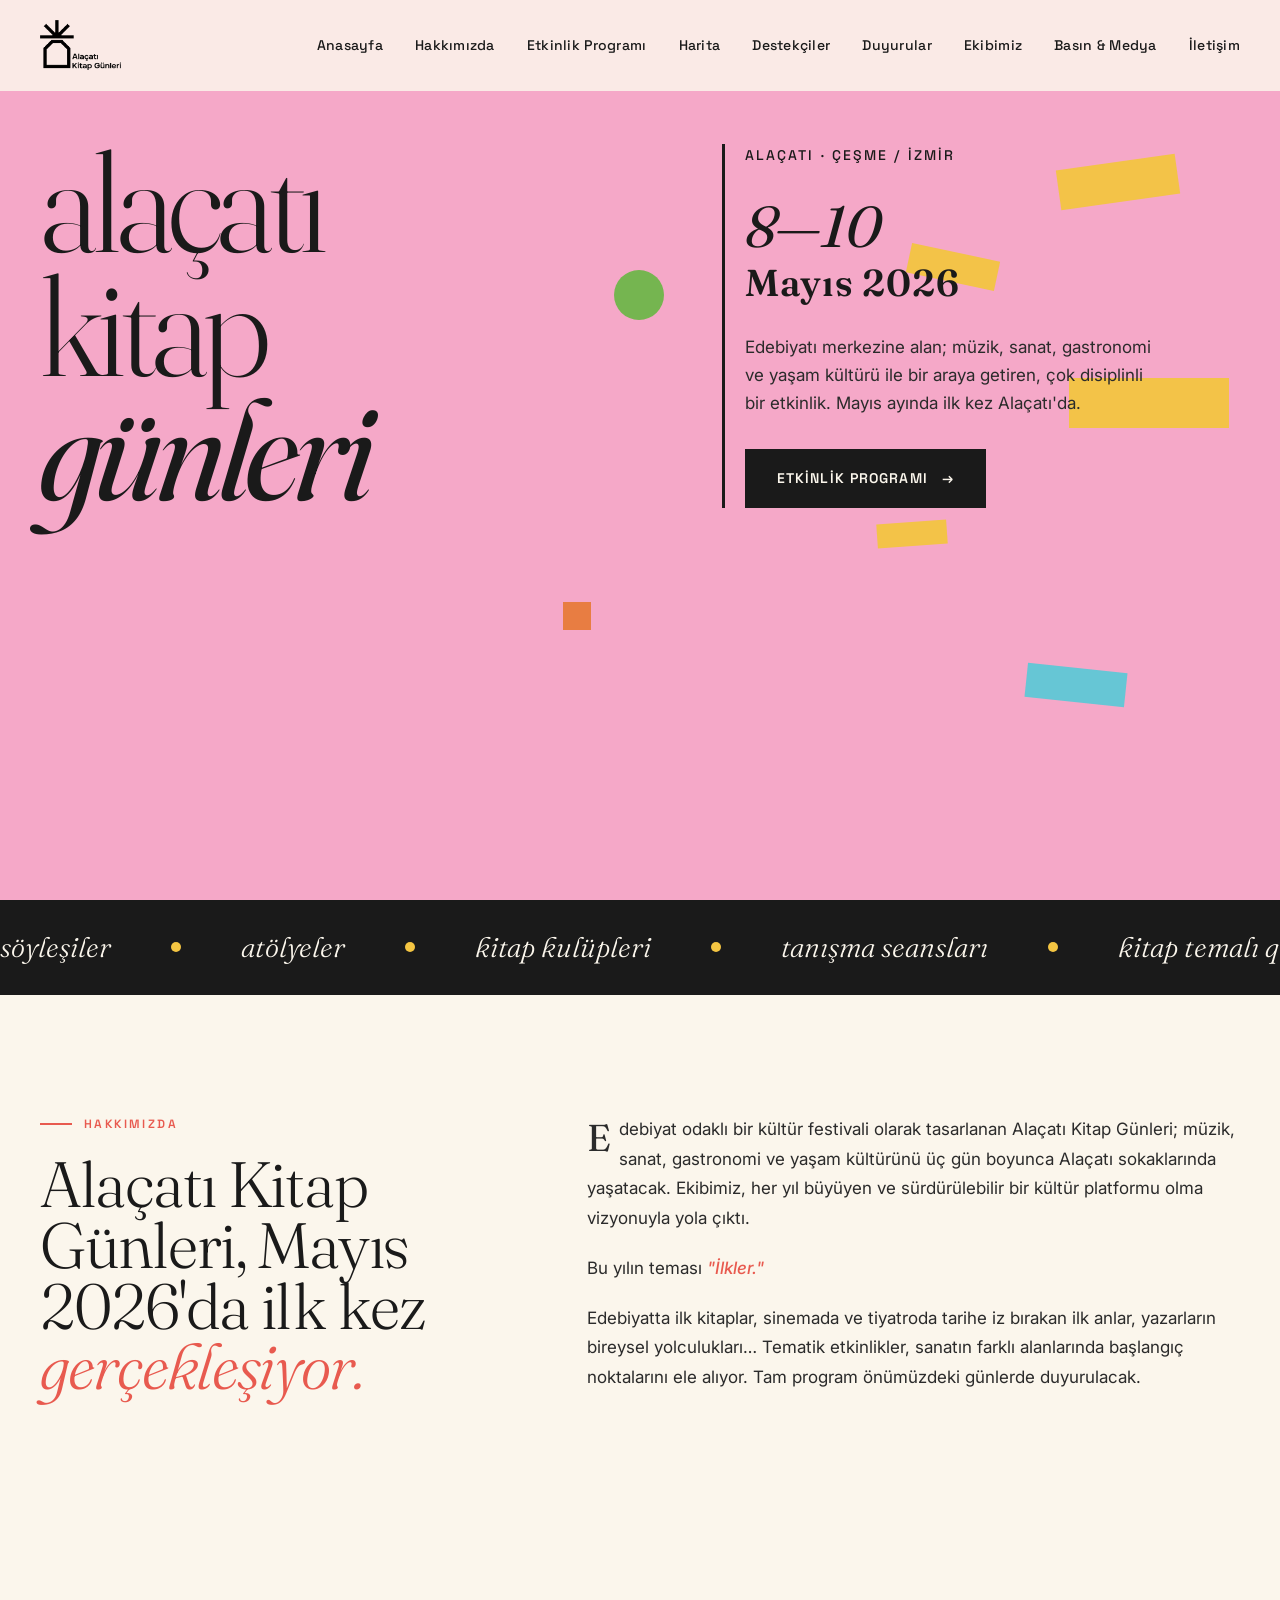
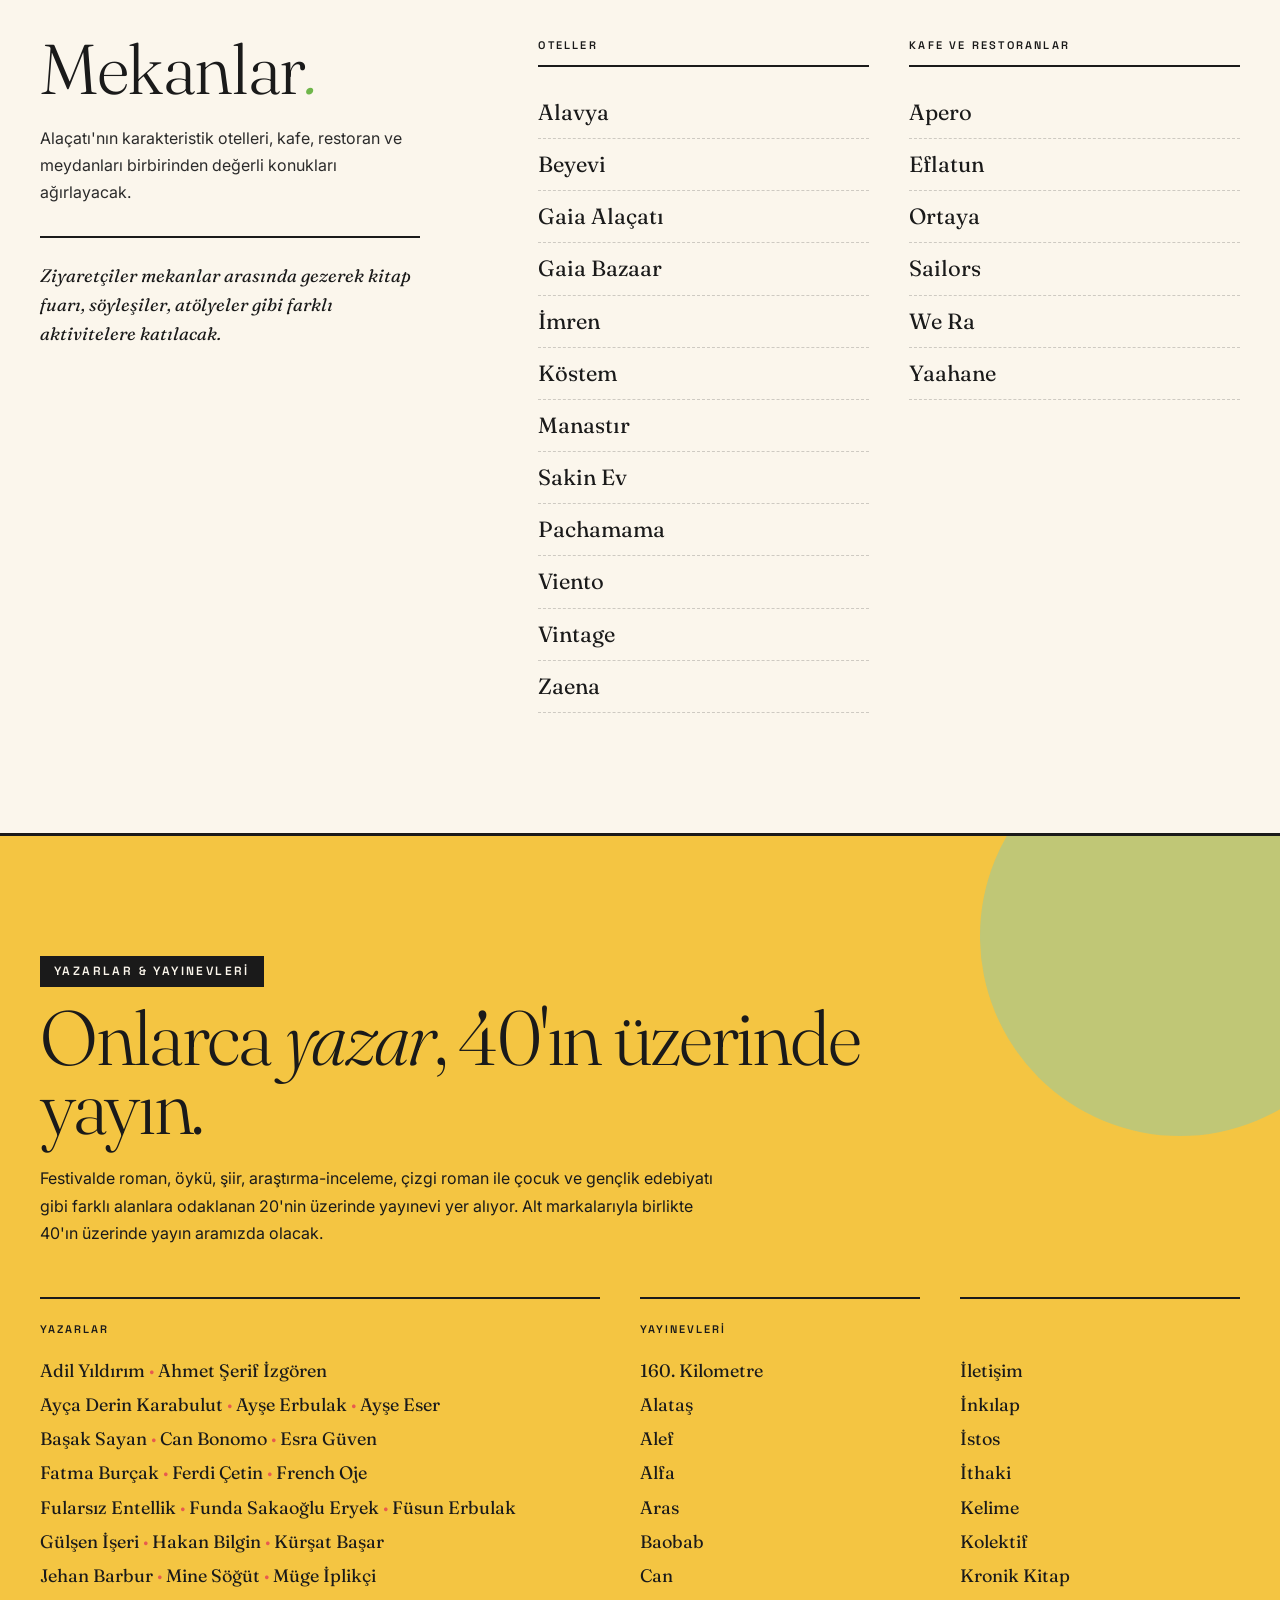
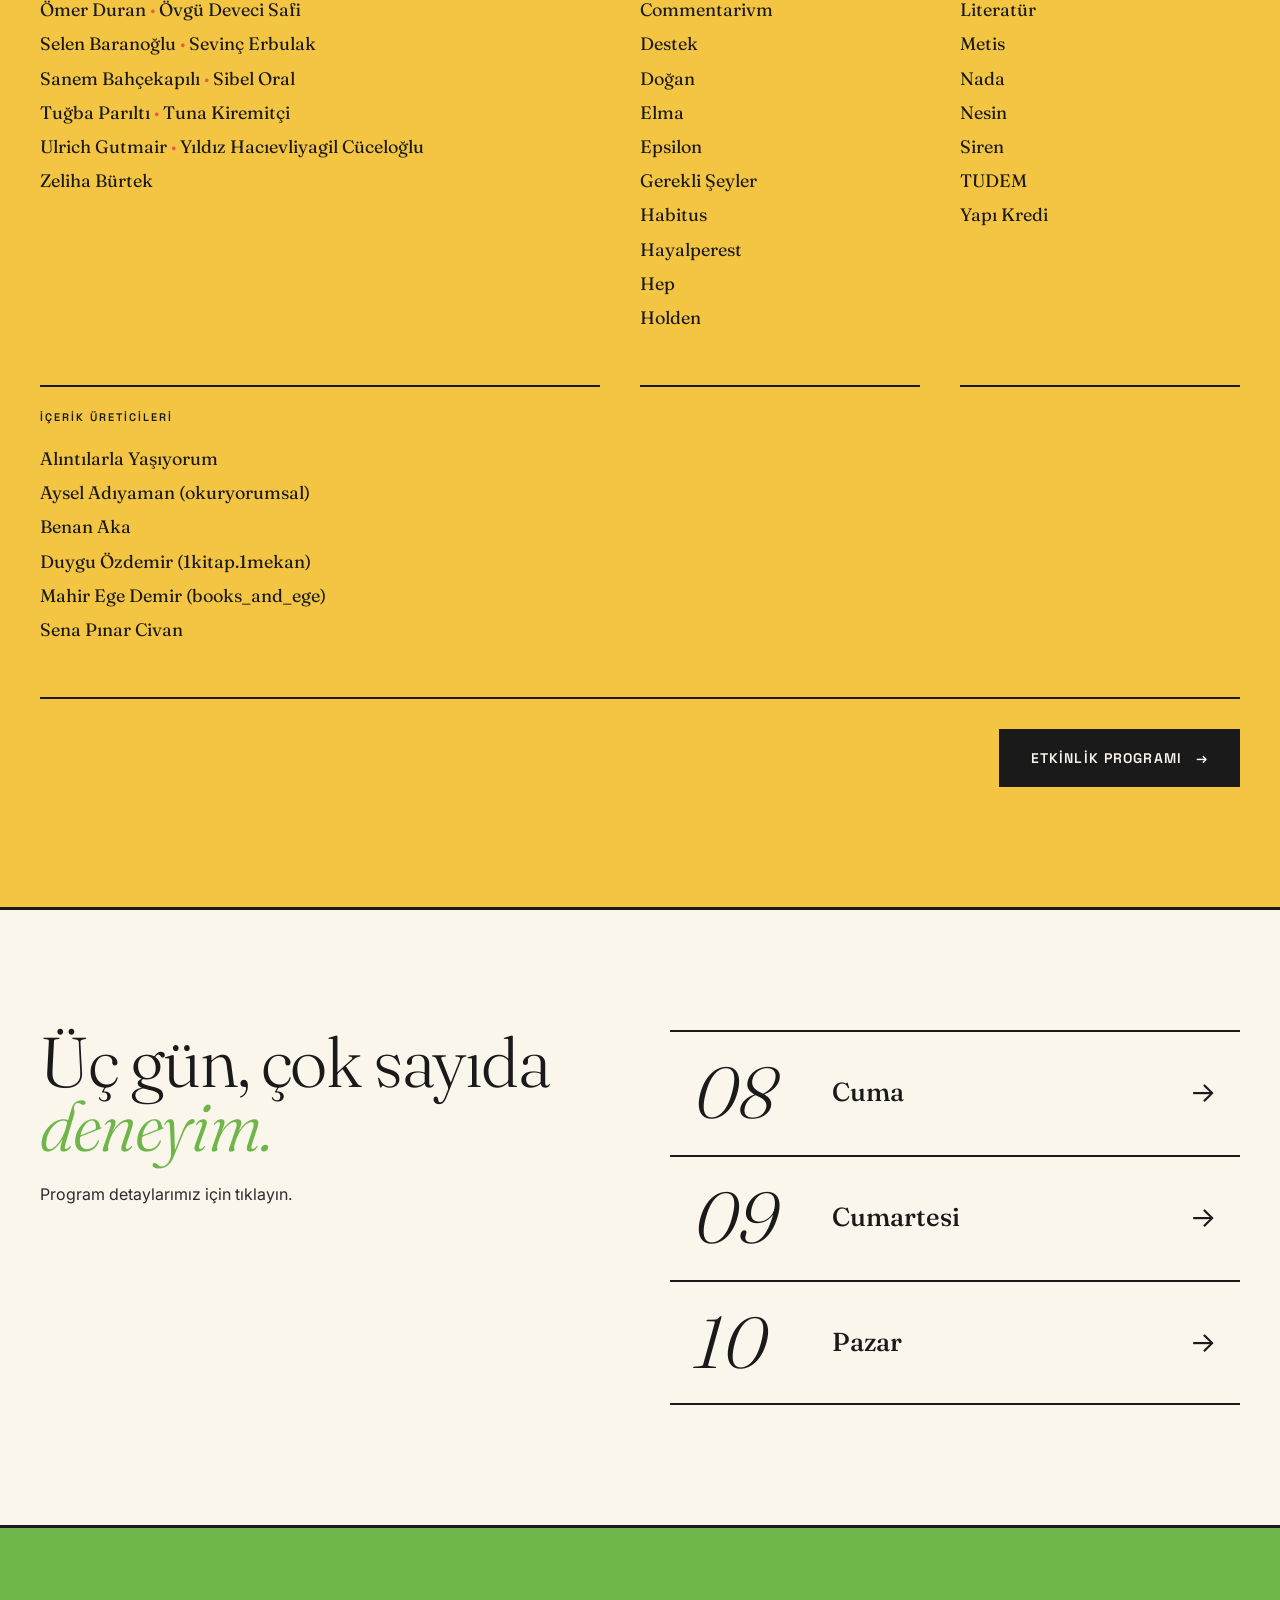
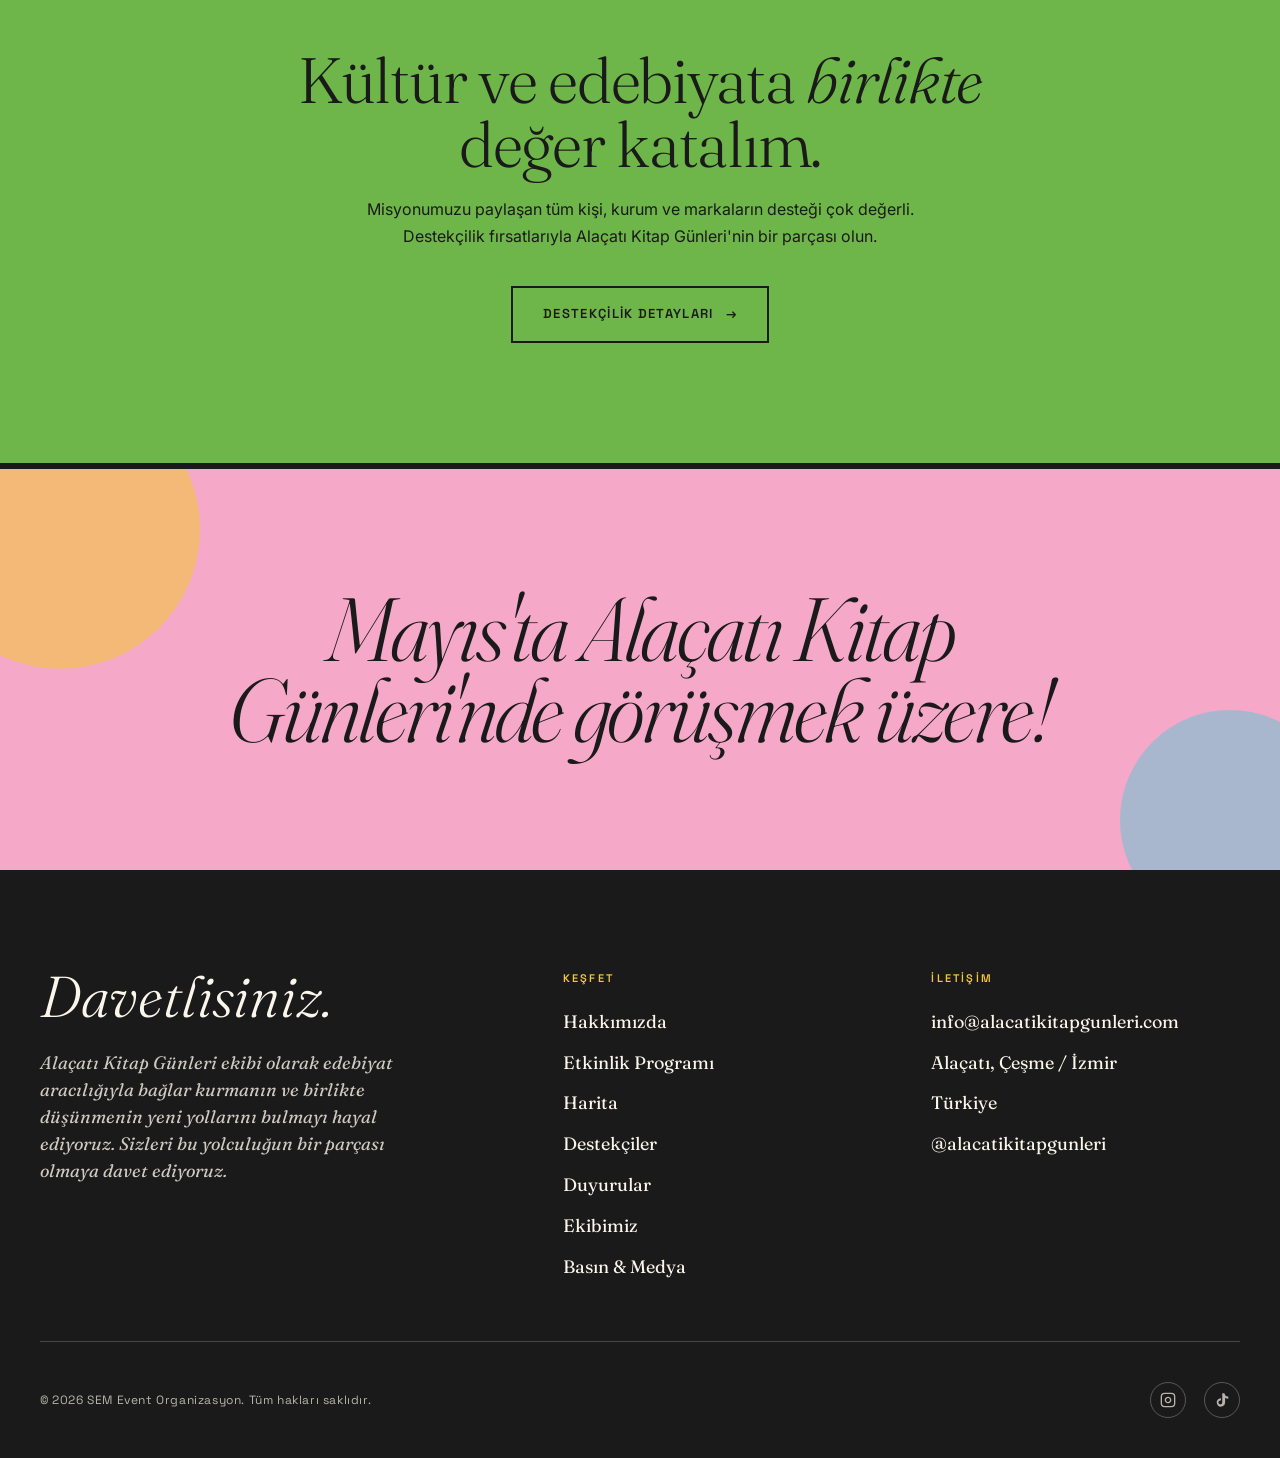
==== commit 8b4d6b87: "Update index.html" ====
--- a/index.html
+++ b/index.html
@@ -248,6 +248,7 @@
     <li><a href="index.html">Anasayfa</a></li>
     <li><a href="hakkimizda.html">Hakkımızda</a></li>
     <li><a href="program.html">Etkinlik Programı</a></li>
+    <li><a href="harita.html">Harita</a></li>
     <li><a href="destekciler.html">Destekçiler</a></li>
     <li><a href="duyurular.html">Duyurular</a></li>
     <li><a href="ekibimiz.html">Ekibimiz</a></li>
@@ -310,7 +311,7 @@
         Bu yılın teması <em>"İlkler."</em>
       </p>
       <p>
-        Edebiyatta ilk kitaplar, sinemada ve tiyatroda tarihe iz bırakan ilk anlar, yazarların bireysel yolculukları… Tematik etkinlikler, sanatın farklı alanlarında başlangıç noktalarını ele alıyor.
+        Edebiyatta ilk kitaplar, sinemada ve tiyatroda tarihe iz bırakan ilk anlar, yazarların bireysel yolculukları… Tematik etkinlikler, sanatın farklı alanlarında başlangıç noktalarını ele alıyor. Tam program önümüzdeki günlerde duyurulacak.
       </p>
     </div>
   </div>
@@ -484,7 +485,8 @@
       <ul>
         <li><a href="hakkimizda.html">Hakkımızda</a></li>
         <li><a href="program.html">Etkinlik Programı</a></li>
-        <li><a href="destekciler.html">Destekçiler</a></li>
+        <li><a href="harita.html">Harita</a></li>
+    <li><a href="destekciler.html">Destekçiler</a></li>
         <li><a href="duyurular.html">Duyurular</a></li>
         <li><a href="ekibimiz.html">Ekibimiz</a></li>
         <li><a href="basin.html">Basın &amp; Medya</a></li>
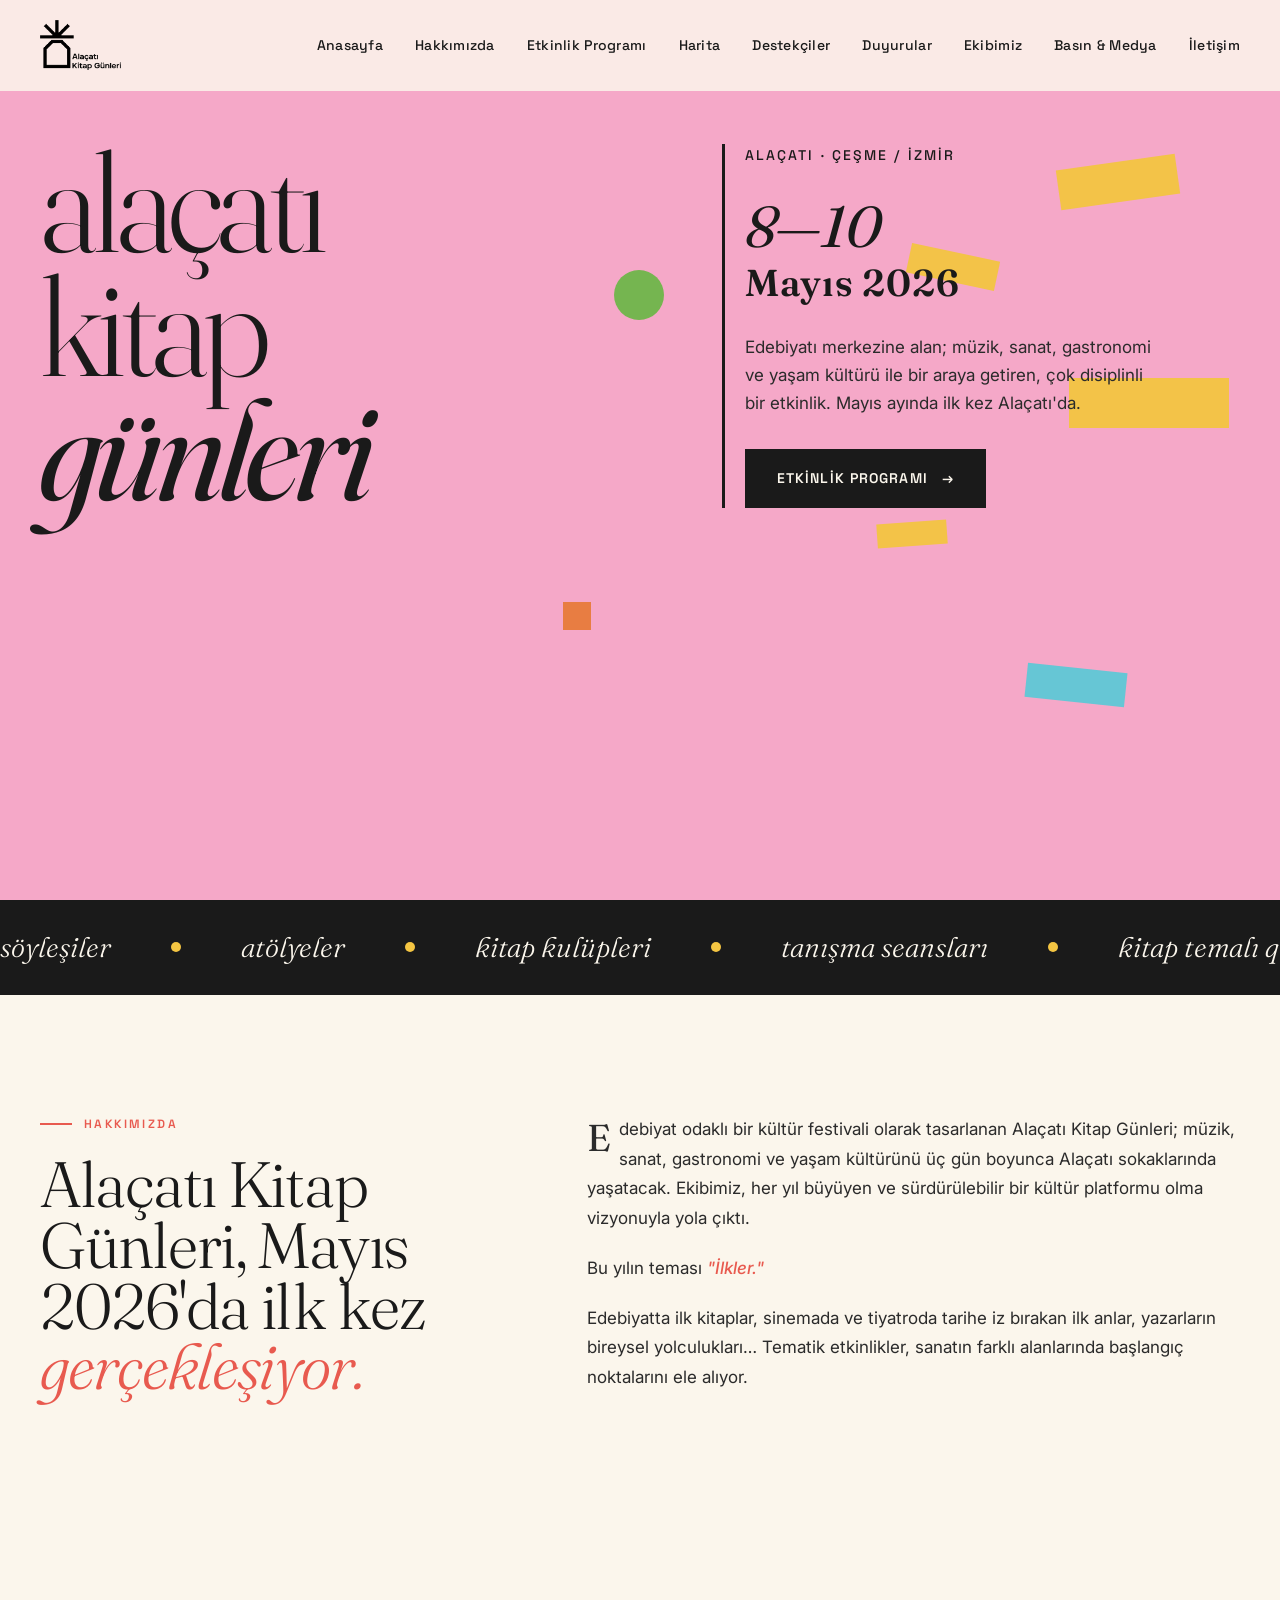
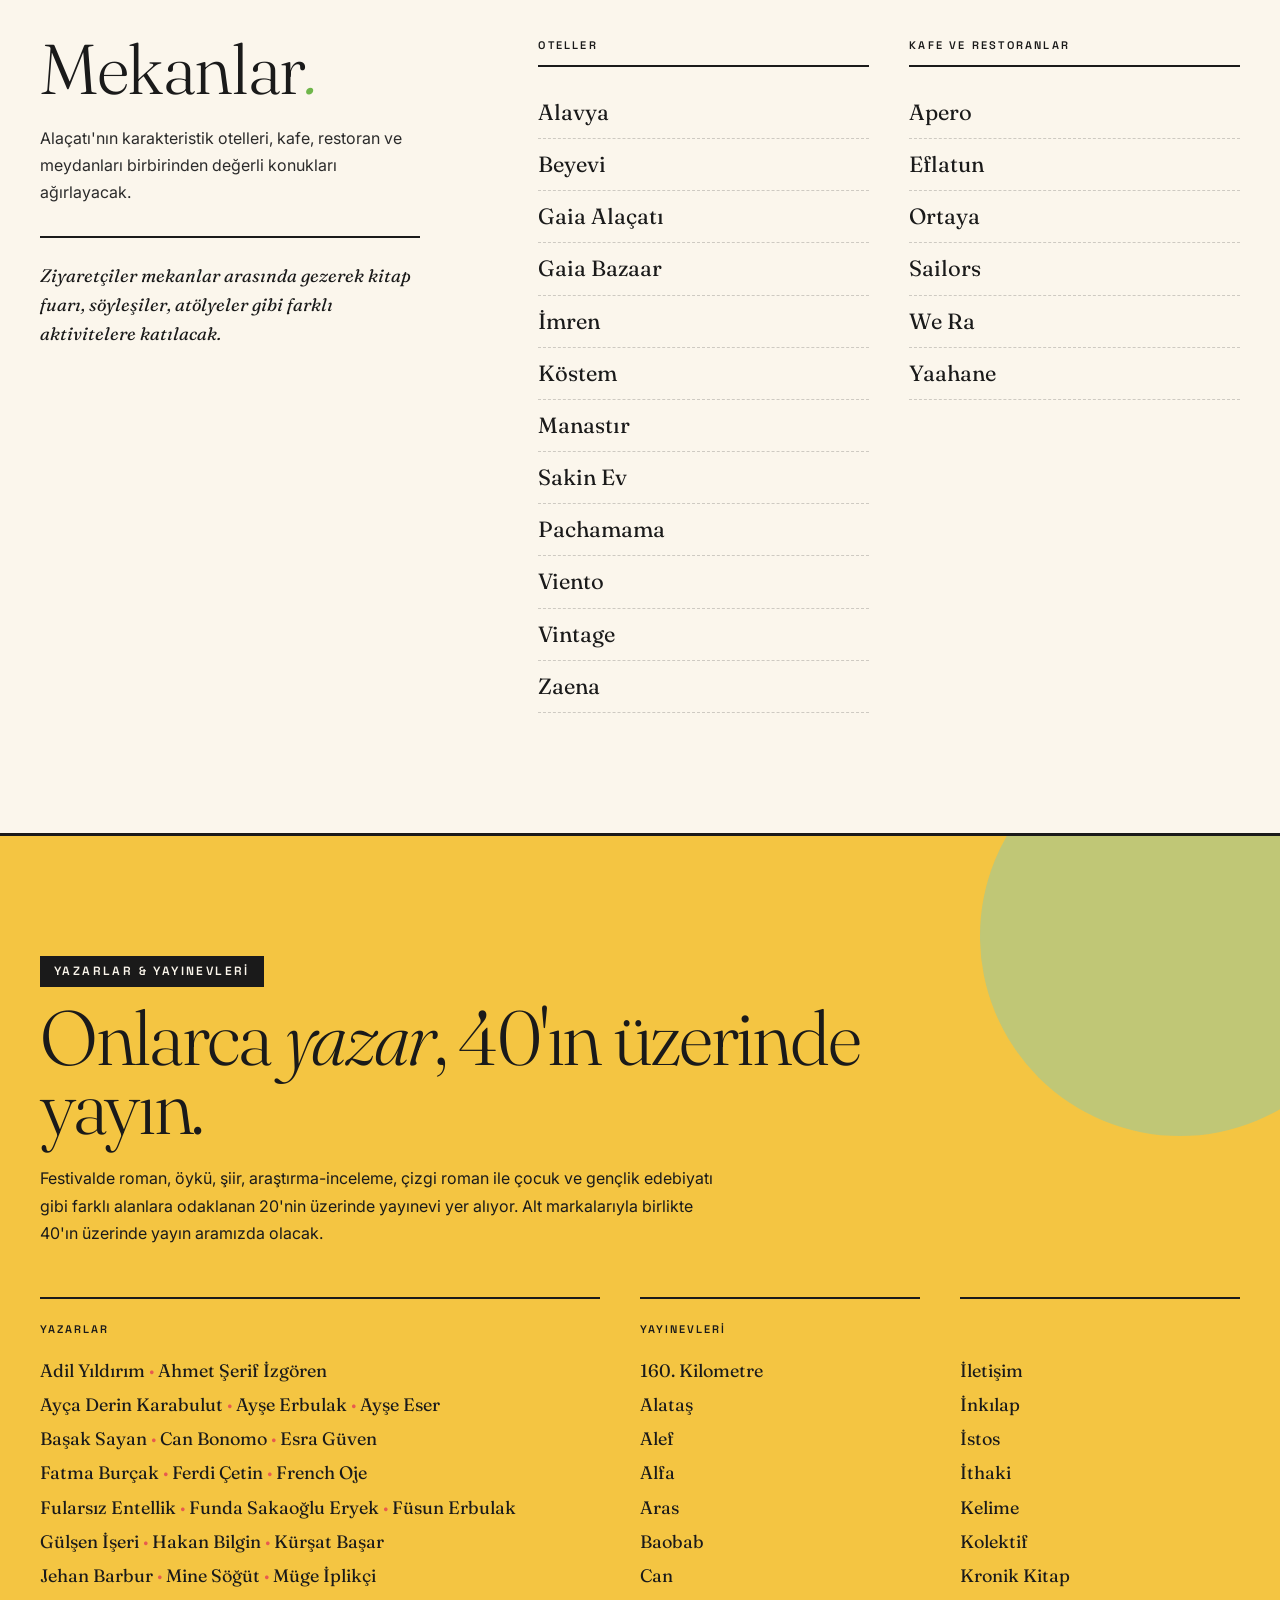
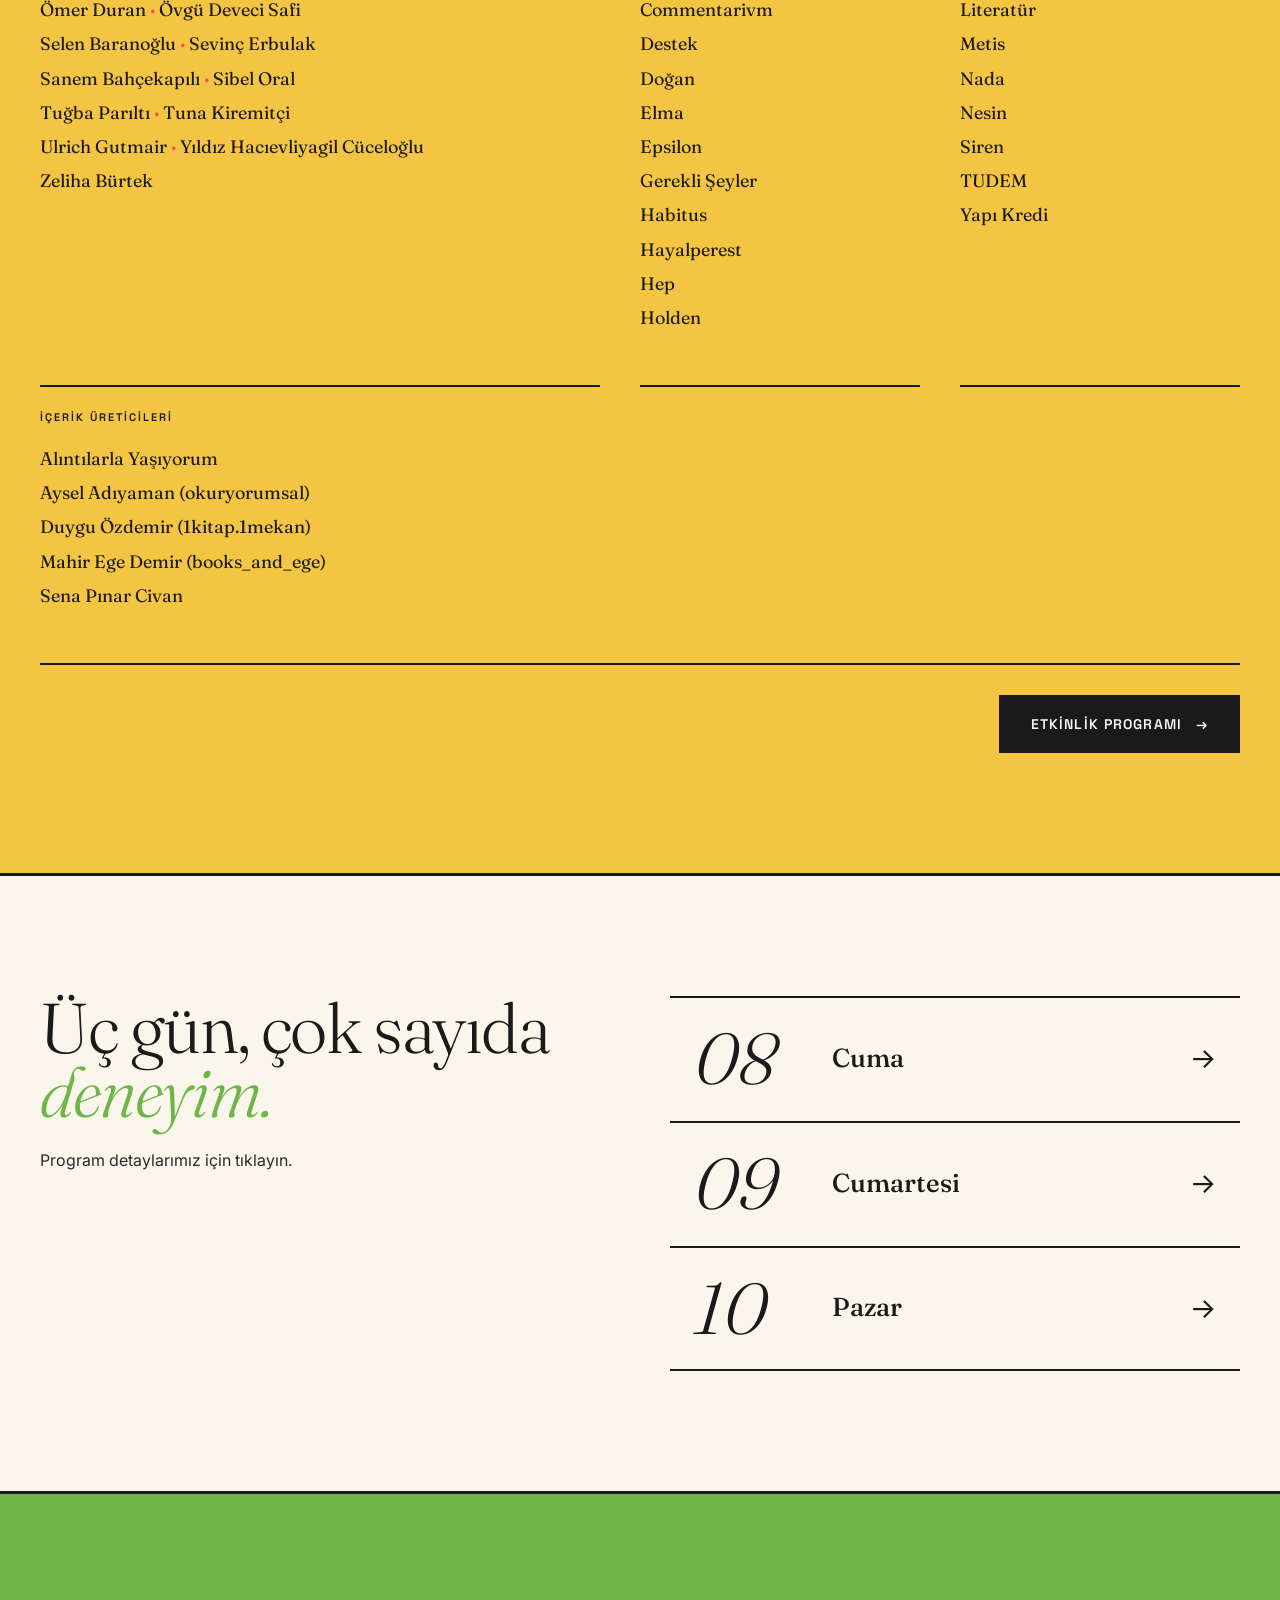
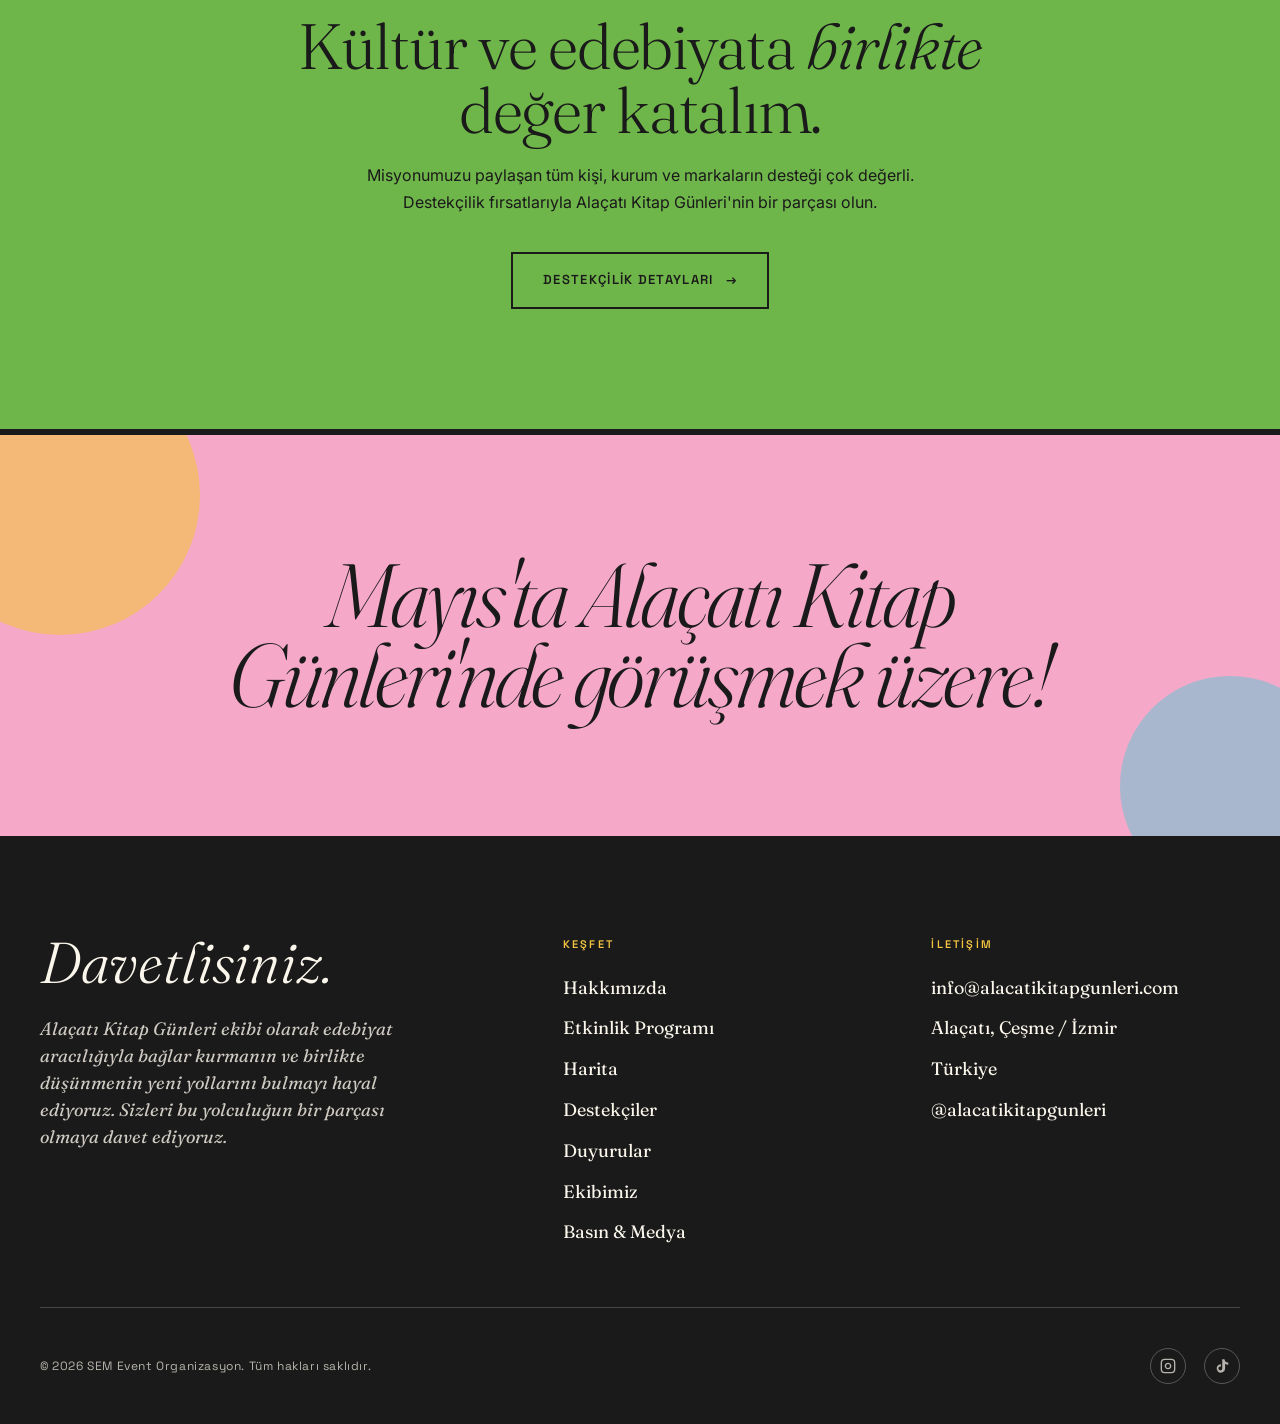
==== commit d123f3b2: "Update index.html" ====
--- a/index.html
+++ b/index.html
@@ -311,7 +311,7 @@
         Bu yılın teması <em>"İlkler."</em>
       </p>
       <p>
-        Edebiyatta ilk kitaplar, sinemada ve tiyatroda tarihe iz bırakan ilk anlar, yazarların bireysel yolculukları… Tematik etkinlikler, sanatın farklı alanlarında başlangıç noktalarını ele alıyor. Tam program önümüzdeki günlerde duyurulacak.
+        Edebiyatta ilk kitaplar, sinemada ve tiyatroda tarihe iz bırakan ilk anlar, yazarların bireysel yolculukları… Tematik etkinlikler, sanatın farklı alanlarında başlangıç noktalarını ele alıyor.
       </p>
     </div>
   </div>
@@ -407,7 +407,6 @@
         <strong>İçerik Üreticileri</strong>
         <p><a href="https://www.instagram.com/alintilarlayasiyorum/" target="_blank" rel="noopener">Alıntılarla Yaşıyorum</a></p>
         <p><a href="https://www.instagram.com/okuryorumsal/" target="_blank" rel="noopener">Aysel Adıyaman (okuryorumsal)</a></p>
-        <p><a href="https://www.instagram.com/benan.aka/" target="_blank" rel="noopener">Benan Aka</a></p>
         <p><a href="https://www.instagram.com/1kitap.1mekan/" target="_blank" rel="noopener">Duygu Özdemir (1kitap.1mekan)</a></p>
         <p><a href="https://www.instagram.com/books_and_ege/" target="_blank" rel="noopener">Mahir Ege Demir (books_and_ege)</a></p>
         <p><a href="https://www.instagram.com/senapinarcivan/" target="_blank" rel="noopener">Sena Pınar Civan</a></p>
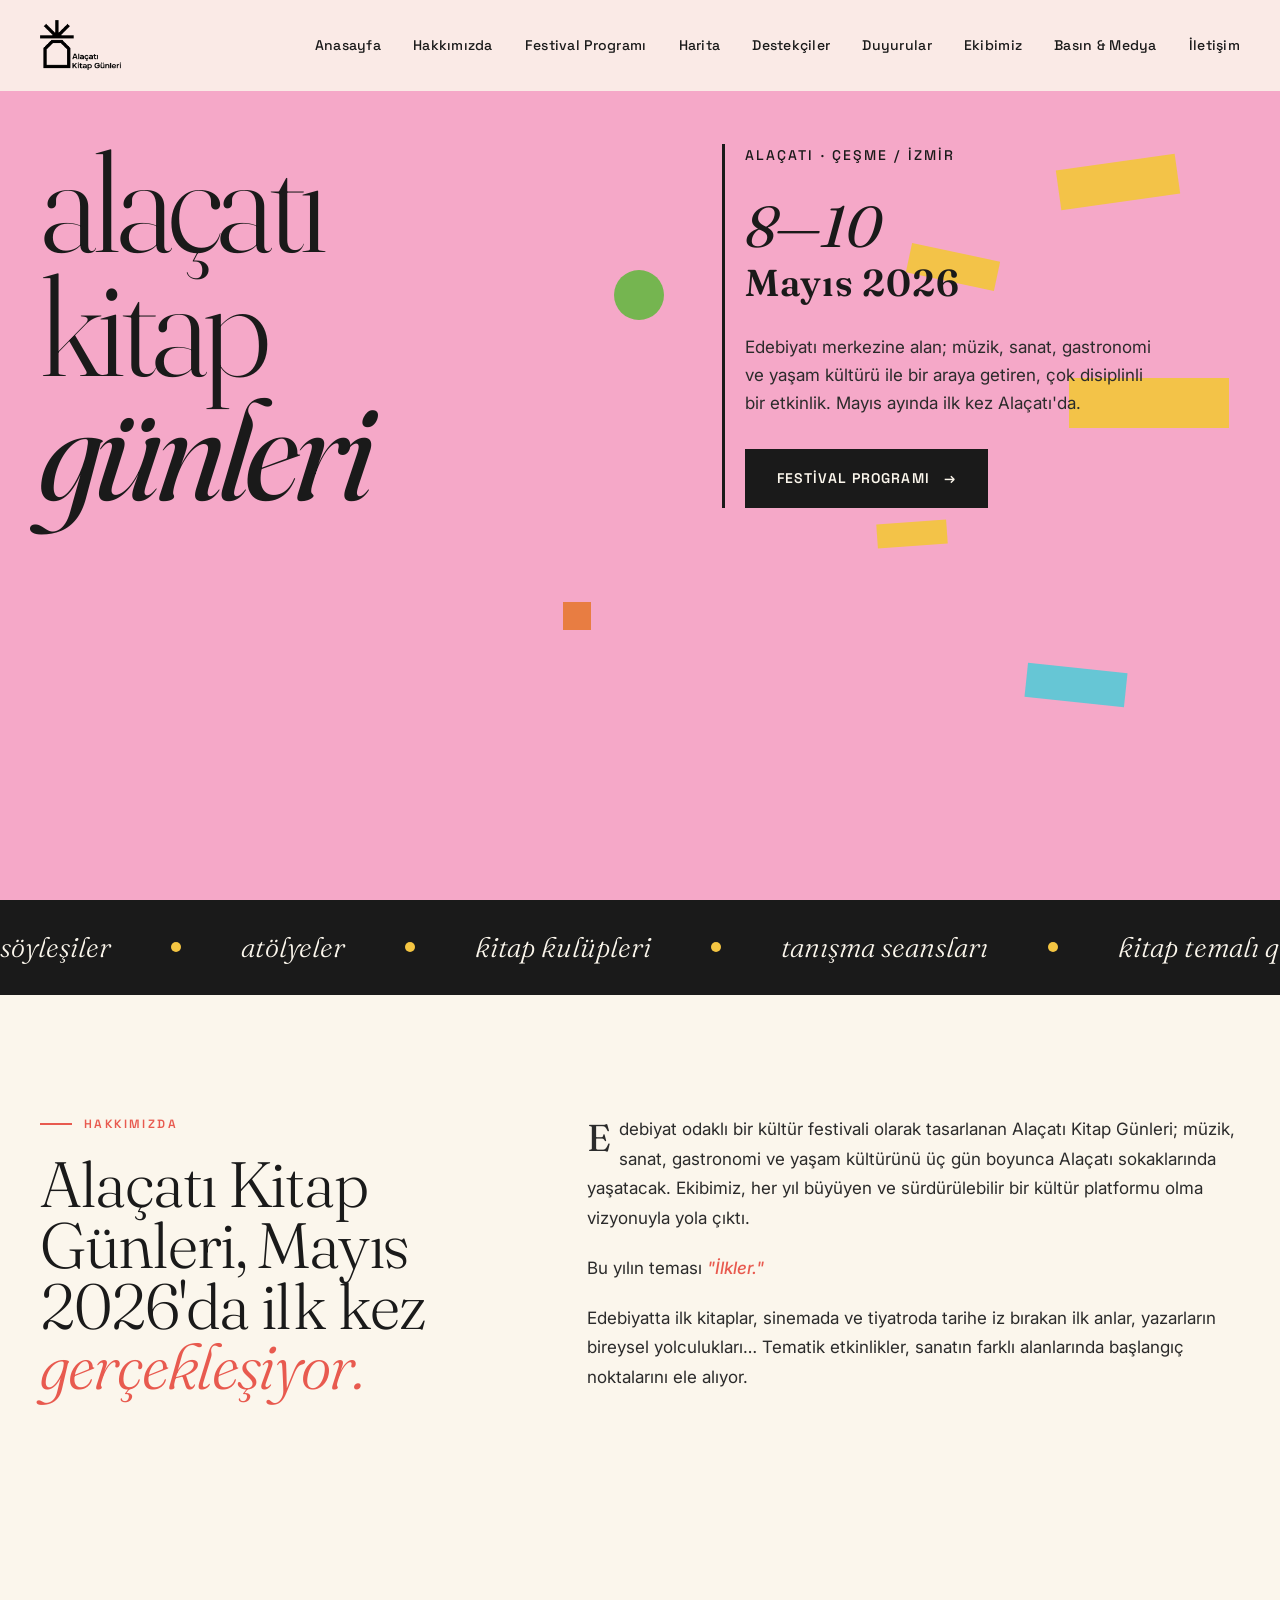
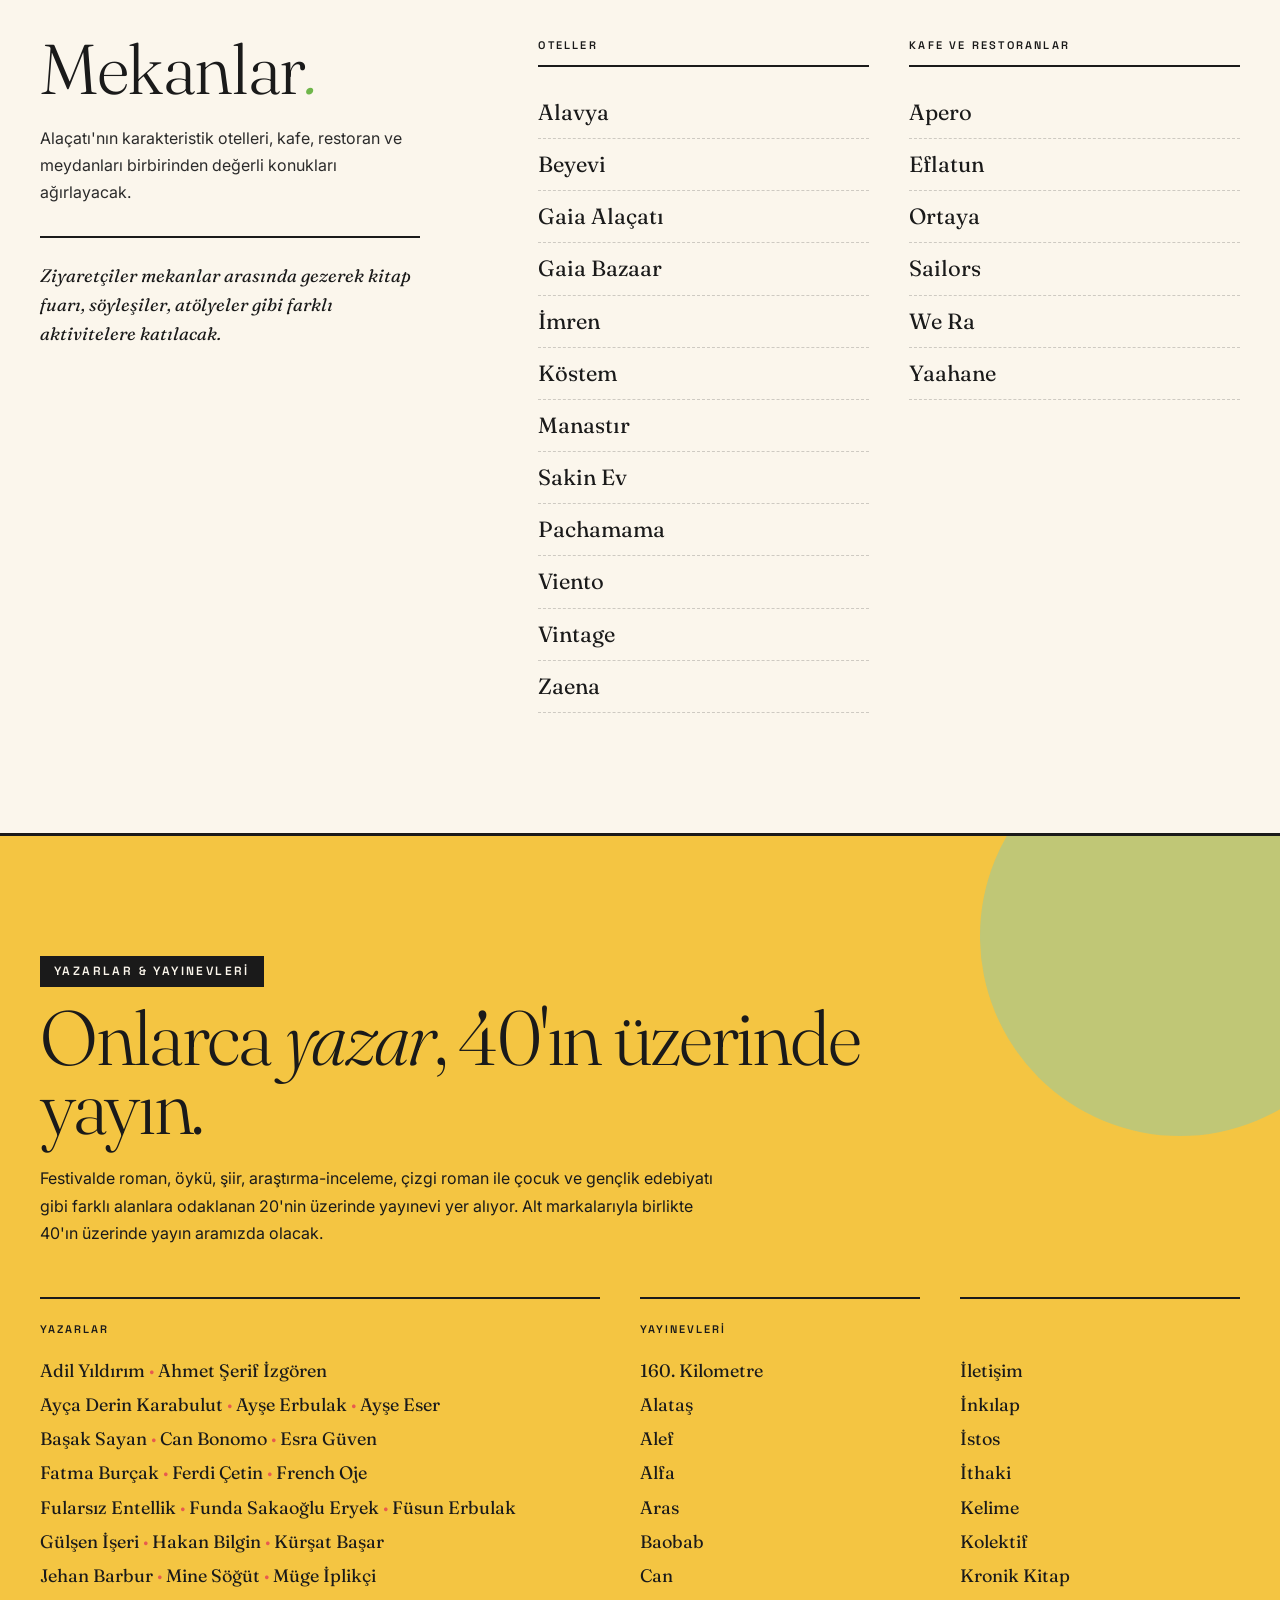
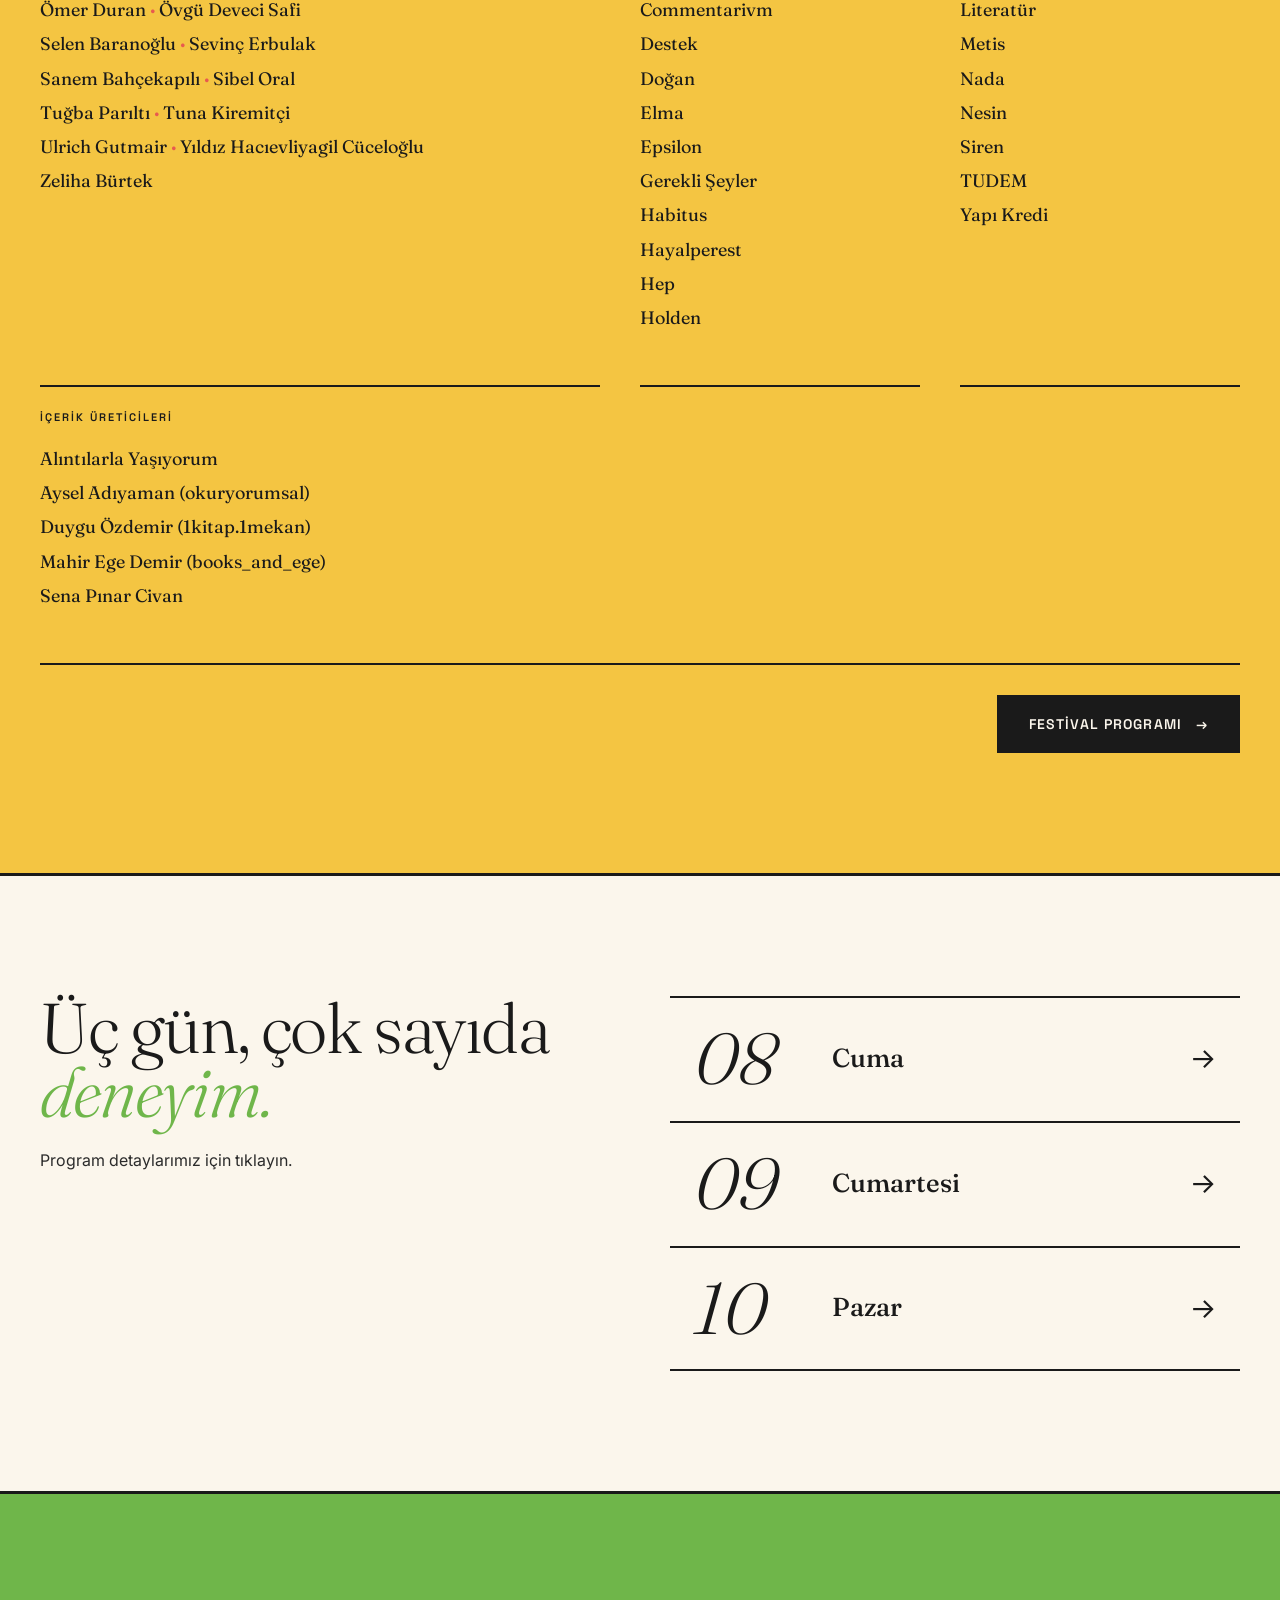
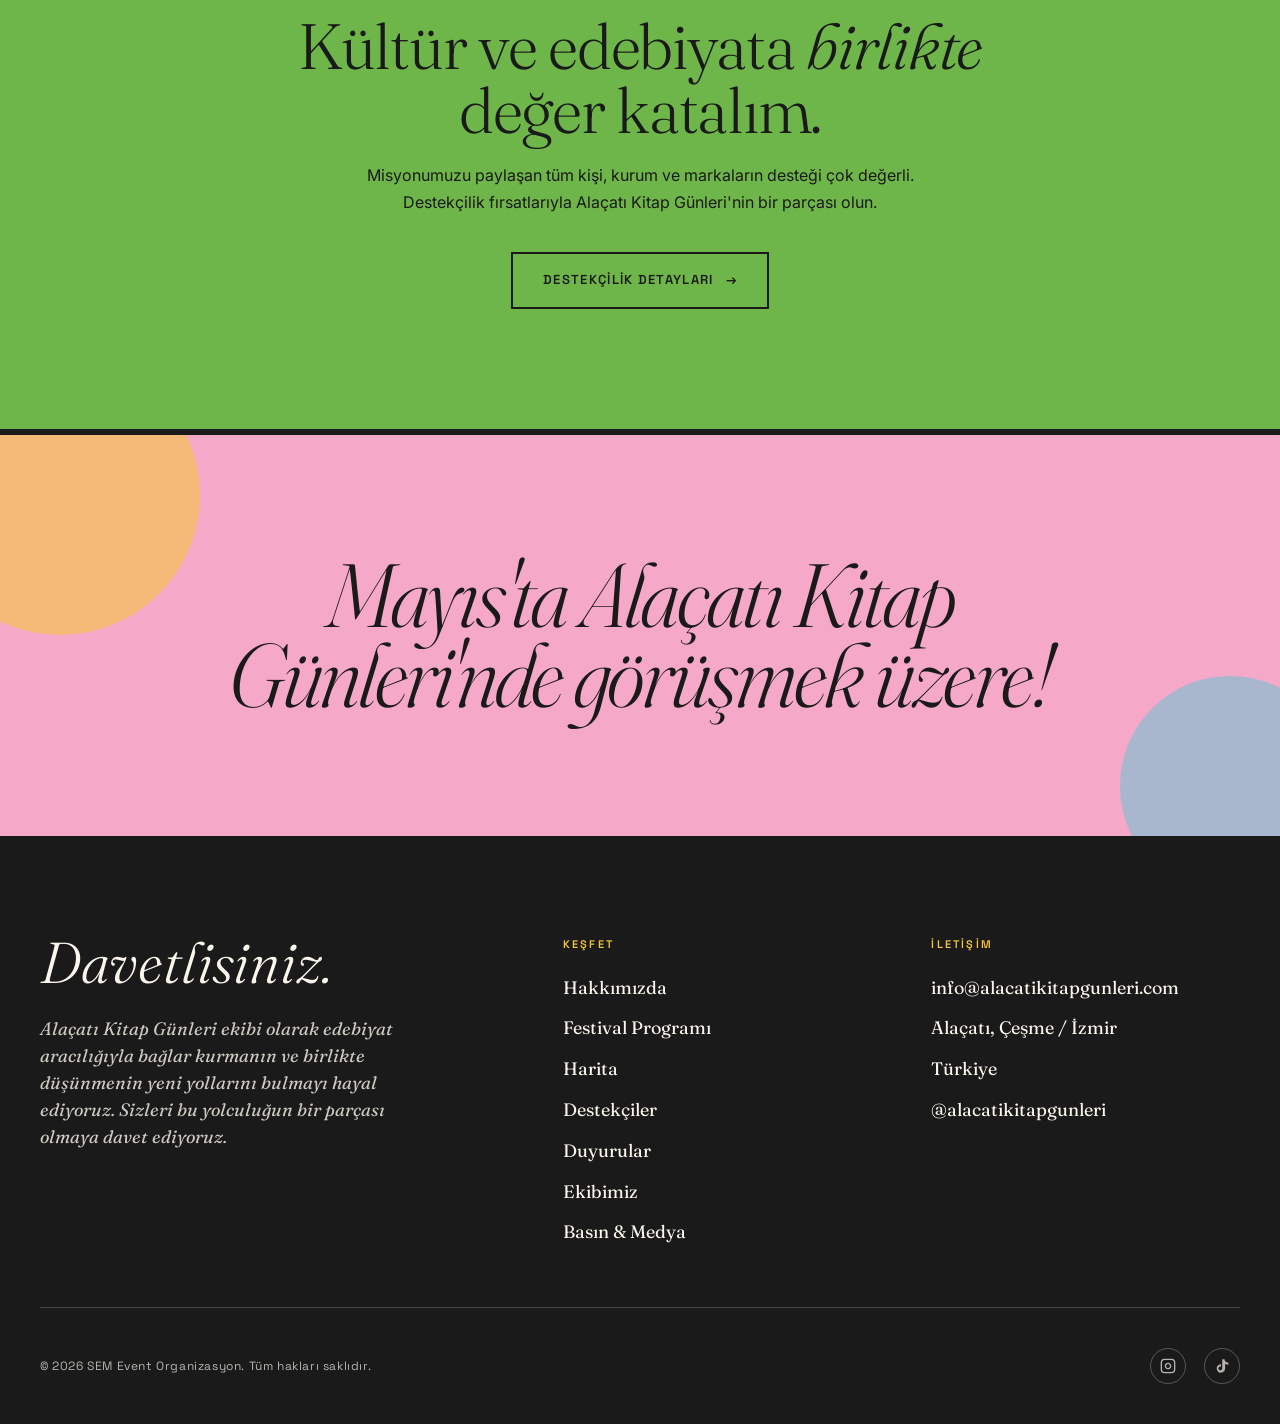
==== commit f80f1023: "Update index.html" ====
--- a/index.html
+++ b/index.html
@@ -247,7 +247,7 @@
   <ul class="nav-links" id="navLinks">
     <li><a href="index.html">Anasayfa</a></li>
     <li><a href="hakkimizda.html">Hakkımızda</a></li>
-    <li><a href="program.html">Etkinlik Programı</a></li>
+    <li><a href="program.html">Festival Programı</a></li>
     <li><a href="harita.html">Harita</a></li>
     <li><a href="destekciler.html">Destekçiler</a></li>
     <li><a href="duyurular.html">Duyurular</a></li>
@@ -281,7 +281,7 @@
         Edebiyatı merkezine alan; müzik, sanat, gastronomi ve yaşam kültürü ile bir araya getiren, çok disiplinli bir etkinlik. Mayıs ayında ilk kez Alaçatı'da.
       </p>
       <a href="program.html" class="hero-cta">
-        Etkinlik Programı
+        Festival Programı
         <span class="arrow">→</span>
       </a>
     </div>
@@ -420,7 +420,7 @@
     </div>
     <div class="lineup-footer">
       <a href="program.html" class="hero-cta">
-        Etkinlik Programı
+        Festival Programı
         <span class="arrow">→</span>
       </a>
     </div>
@@ -483,7 +483,7 @@
       <h4>Keşfet</h4>
       <ul>
         <li><a href="hakkimizda.html">Hakkımızda</a></li>
-        <li><a href="program.html">Etkinlik Programı</a></li>
+        <li><a href="program.html">Festival Programı</a></li>
         <li><a href="harita.html">Harita</a></li>
     <li><a href="destekciler.html">Destekçiler</a></li>
         <li><a href="duyurular.html">Duyurular</a></li>
